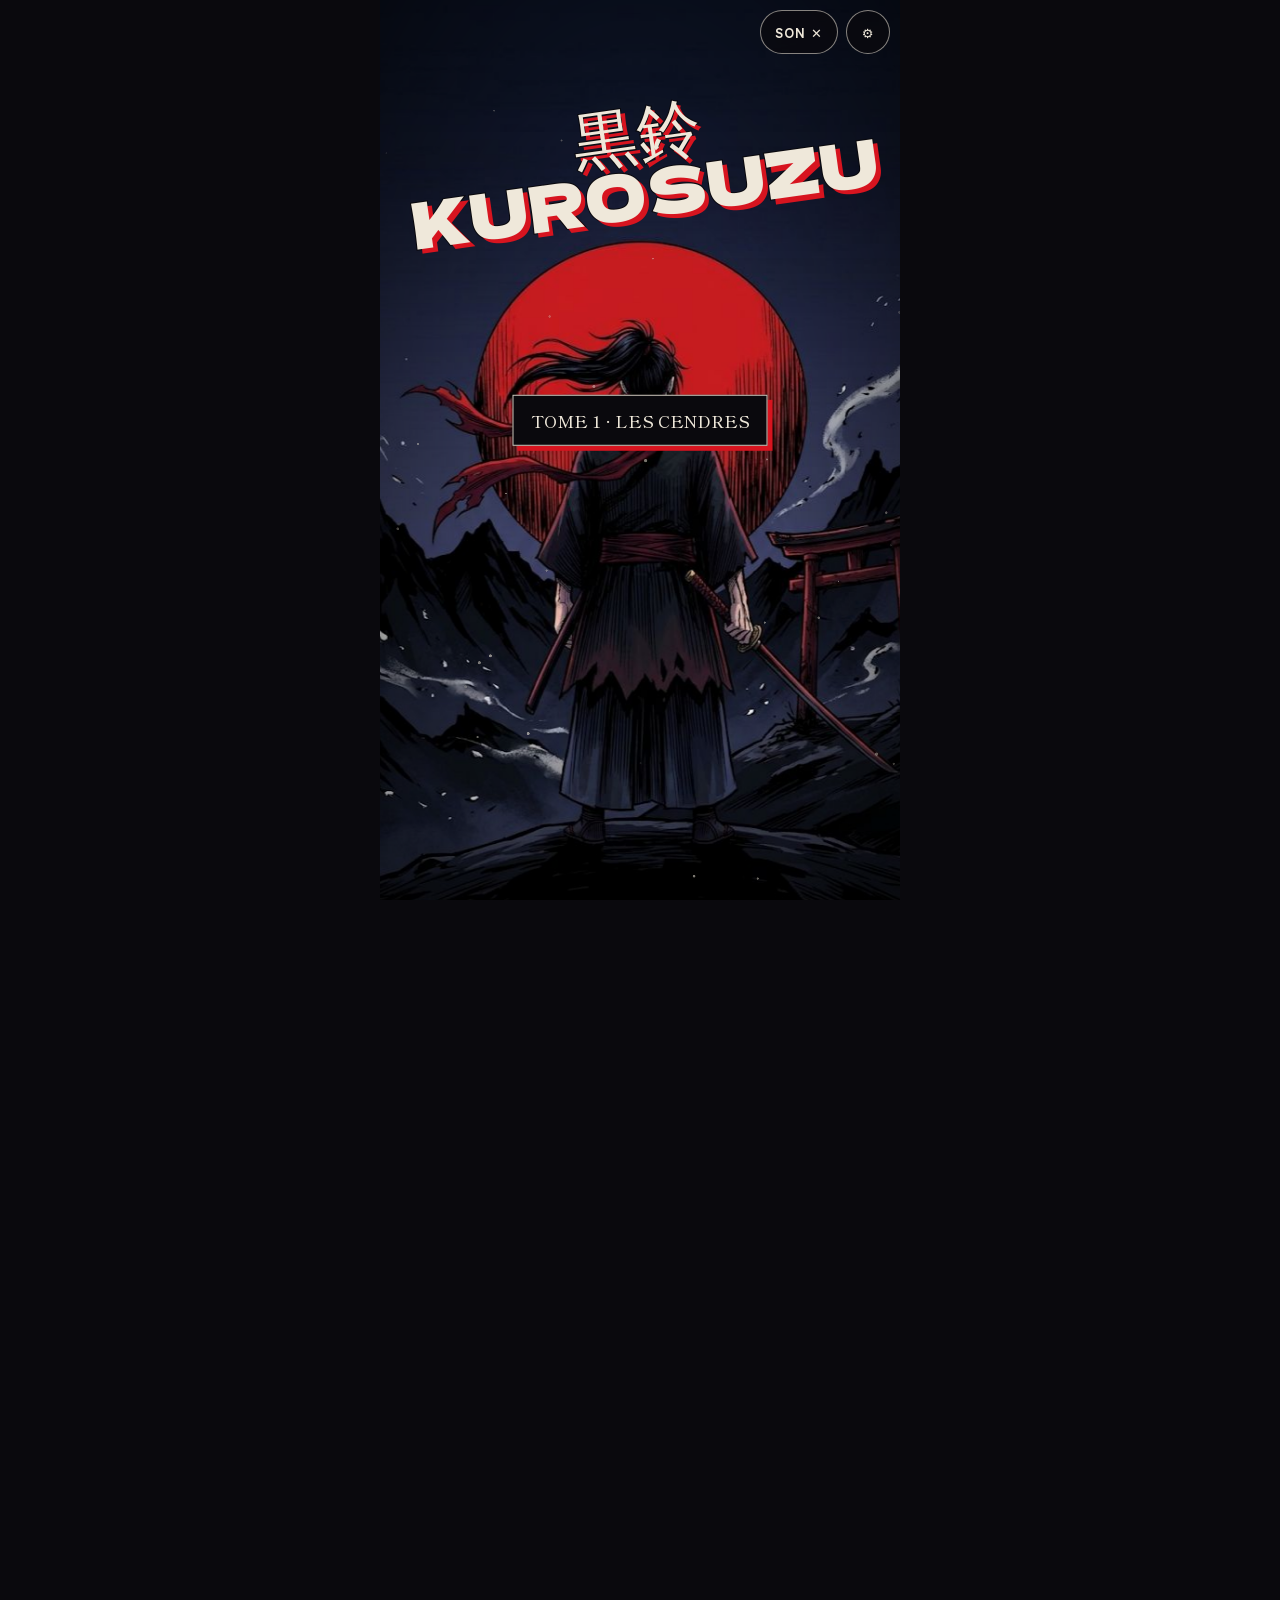
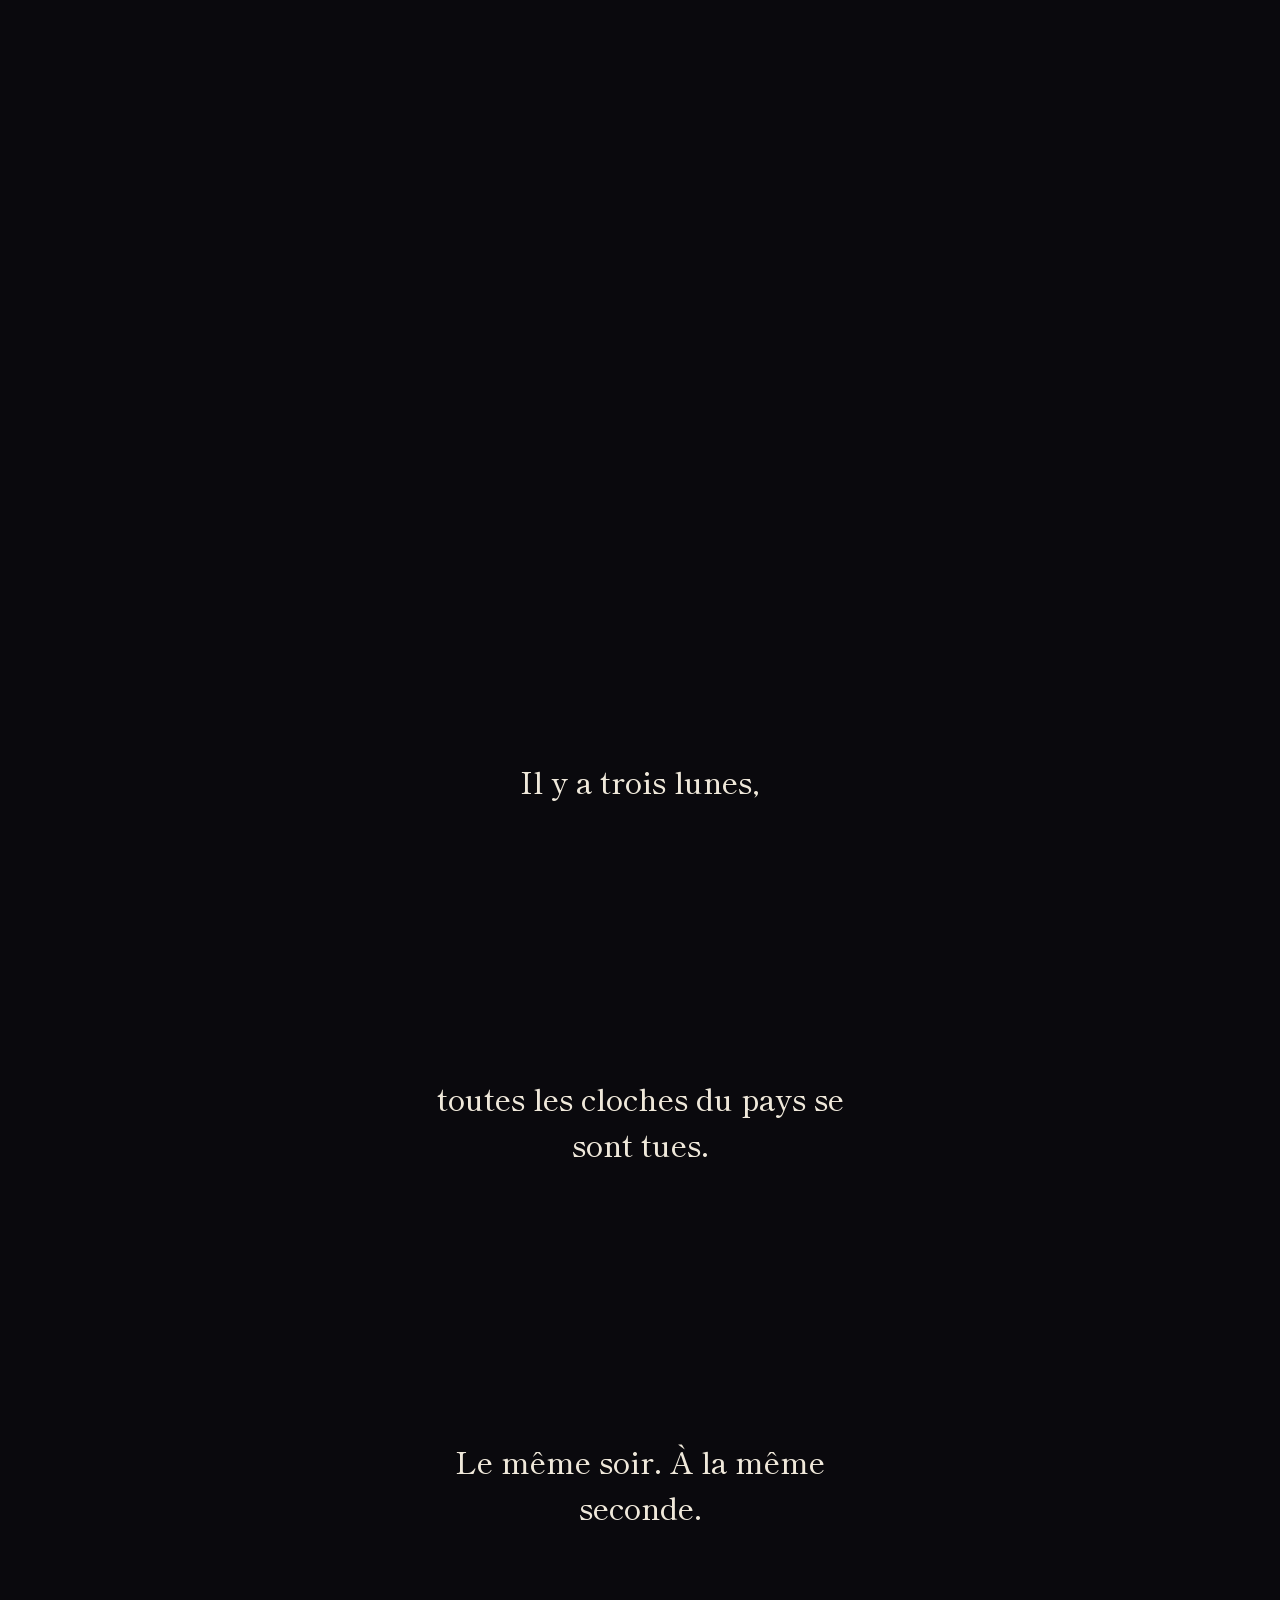
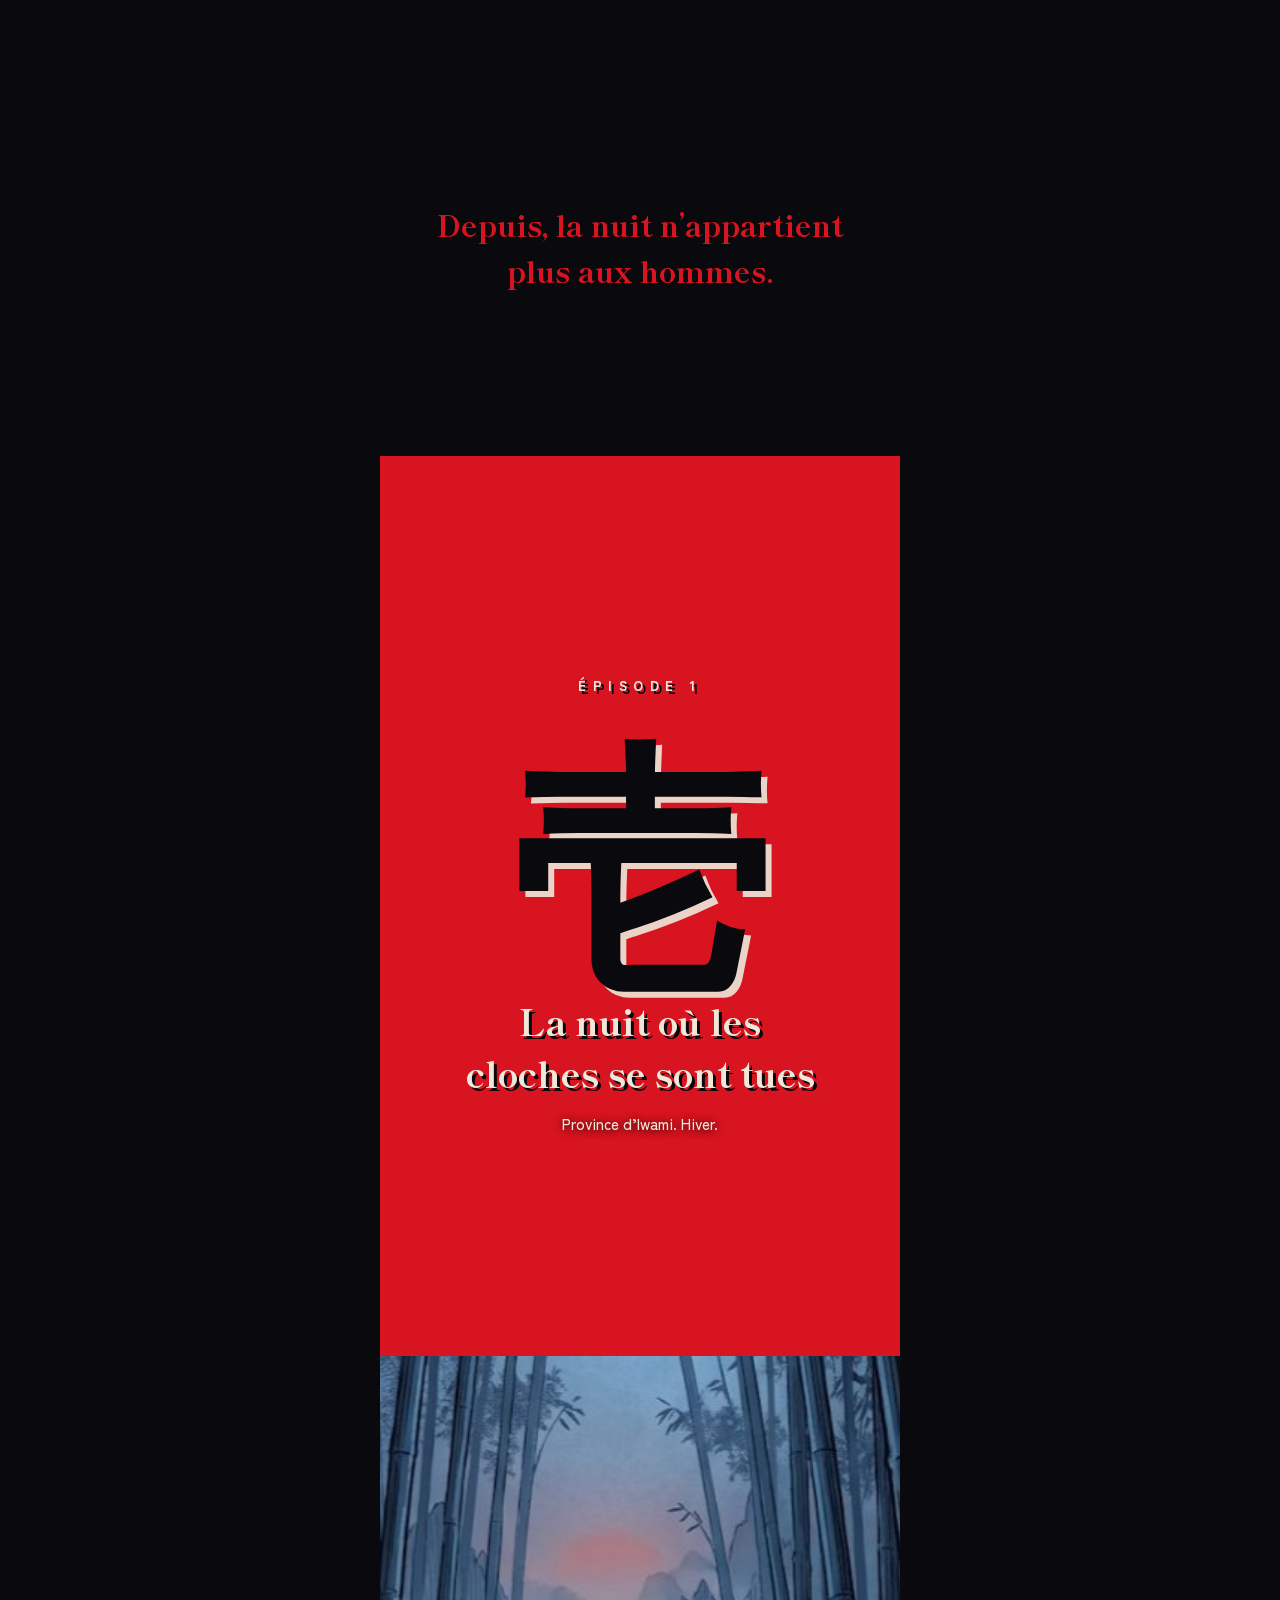
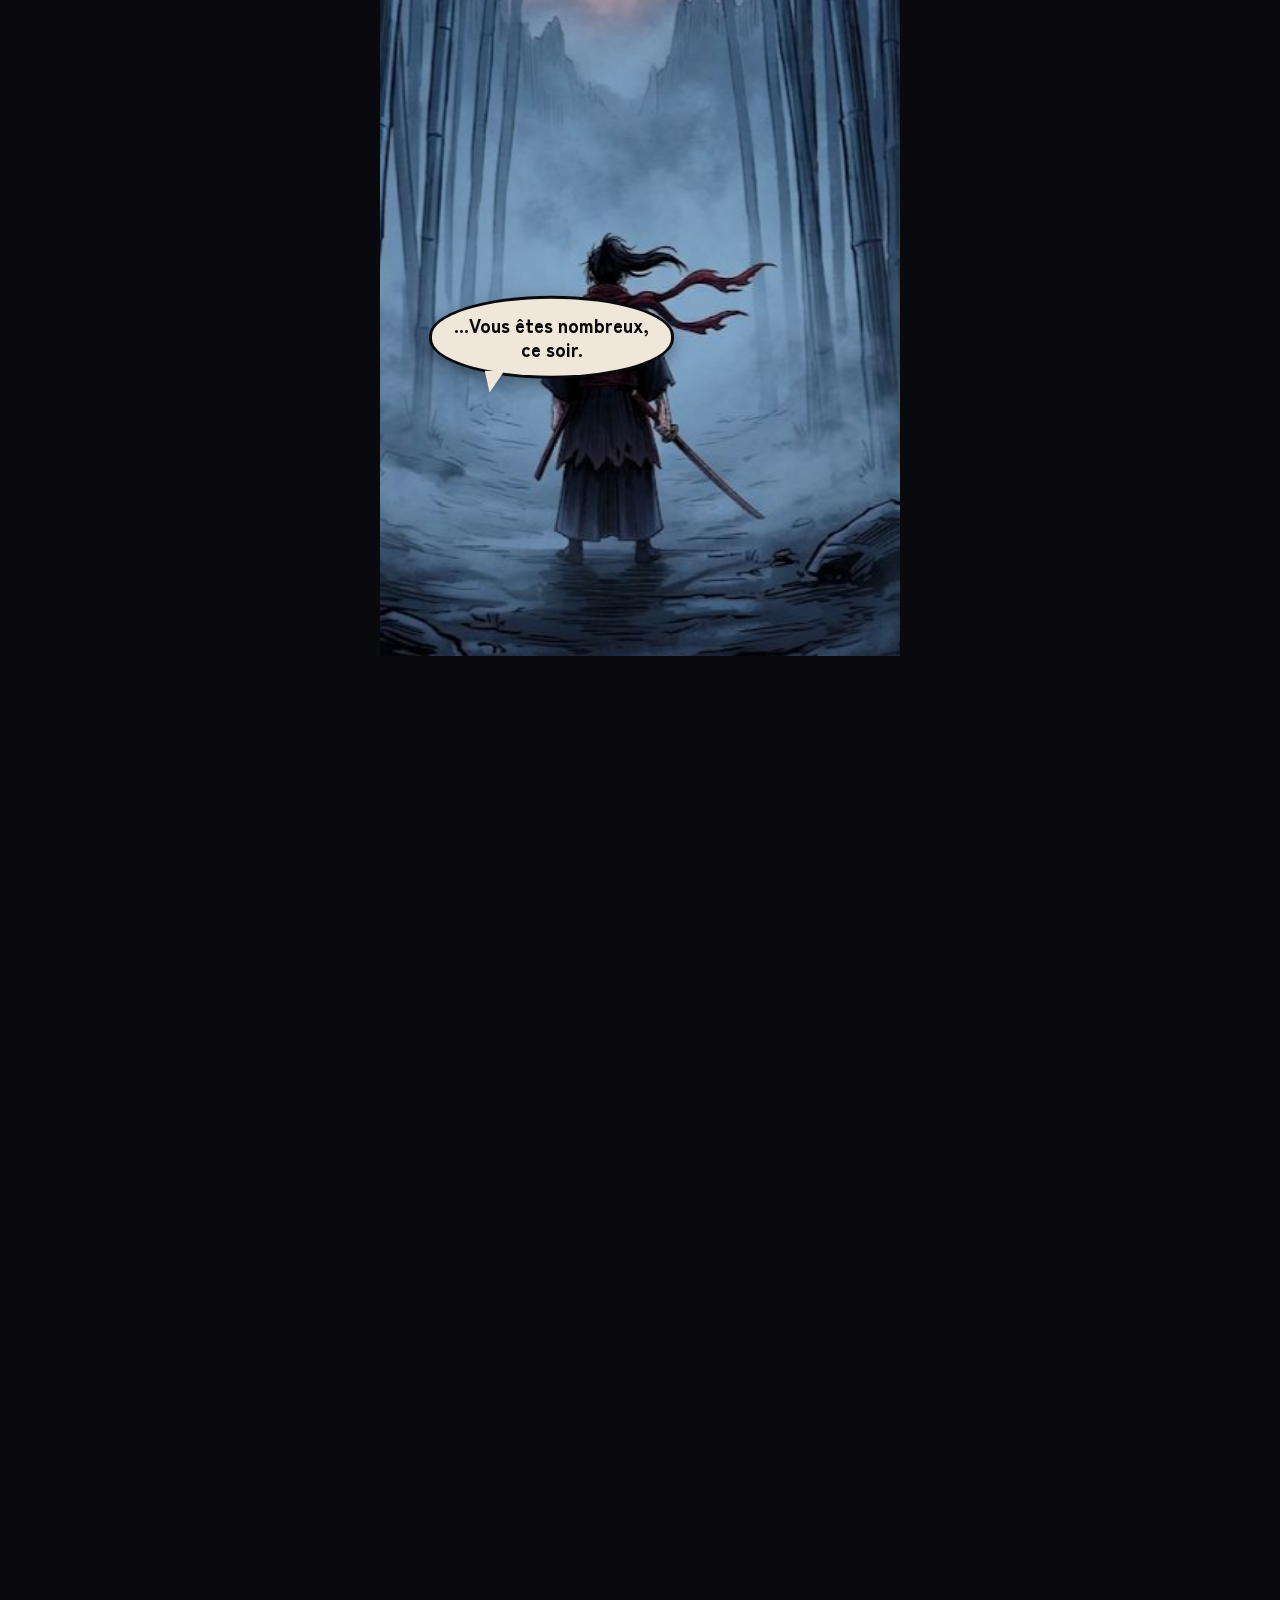
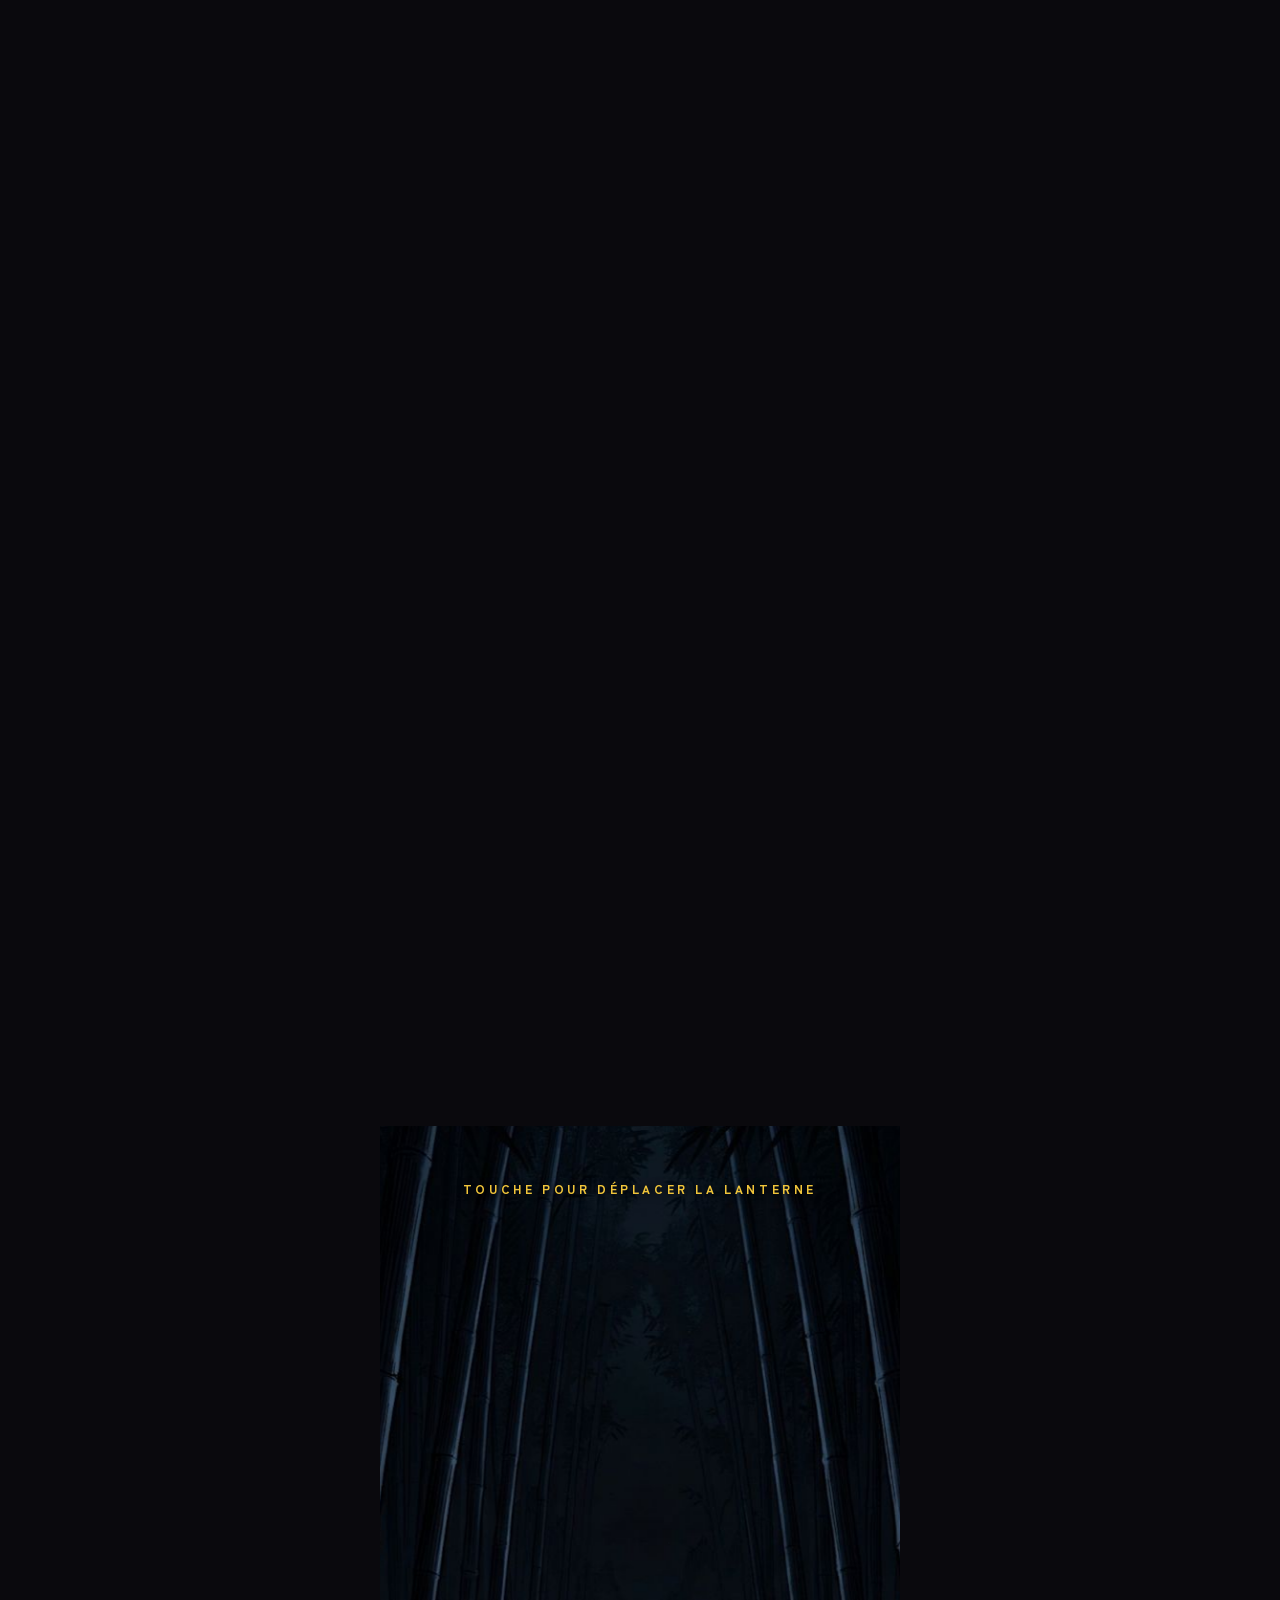
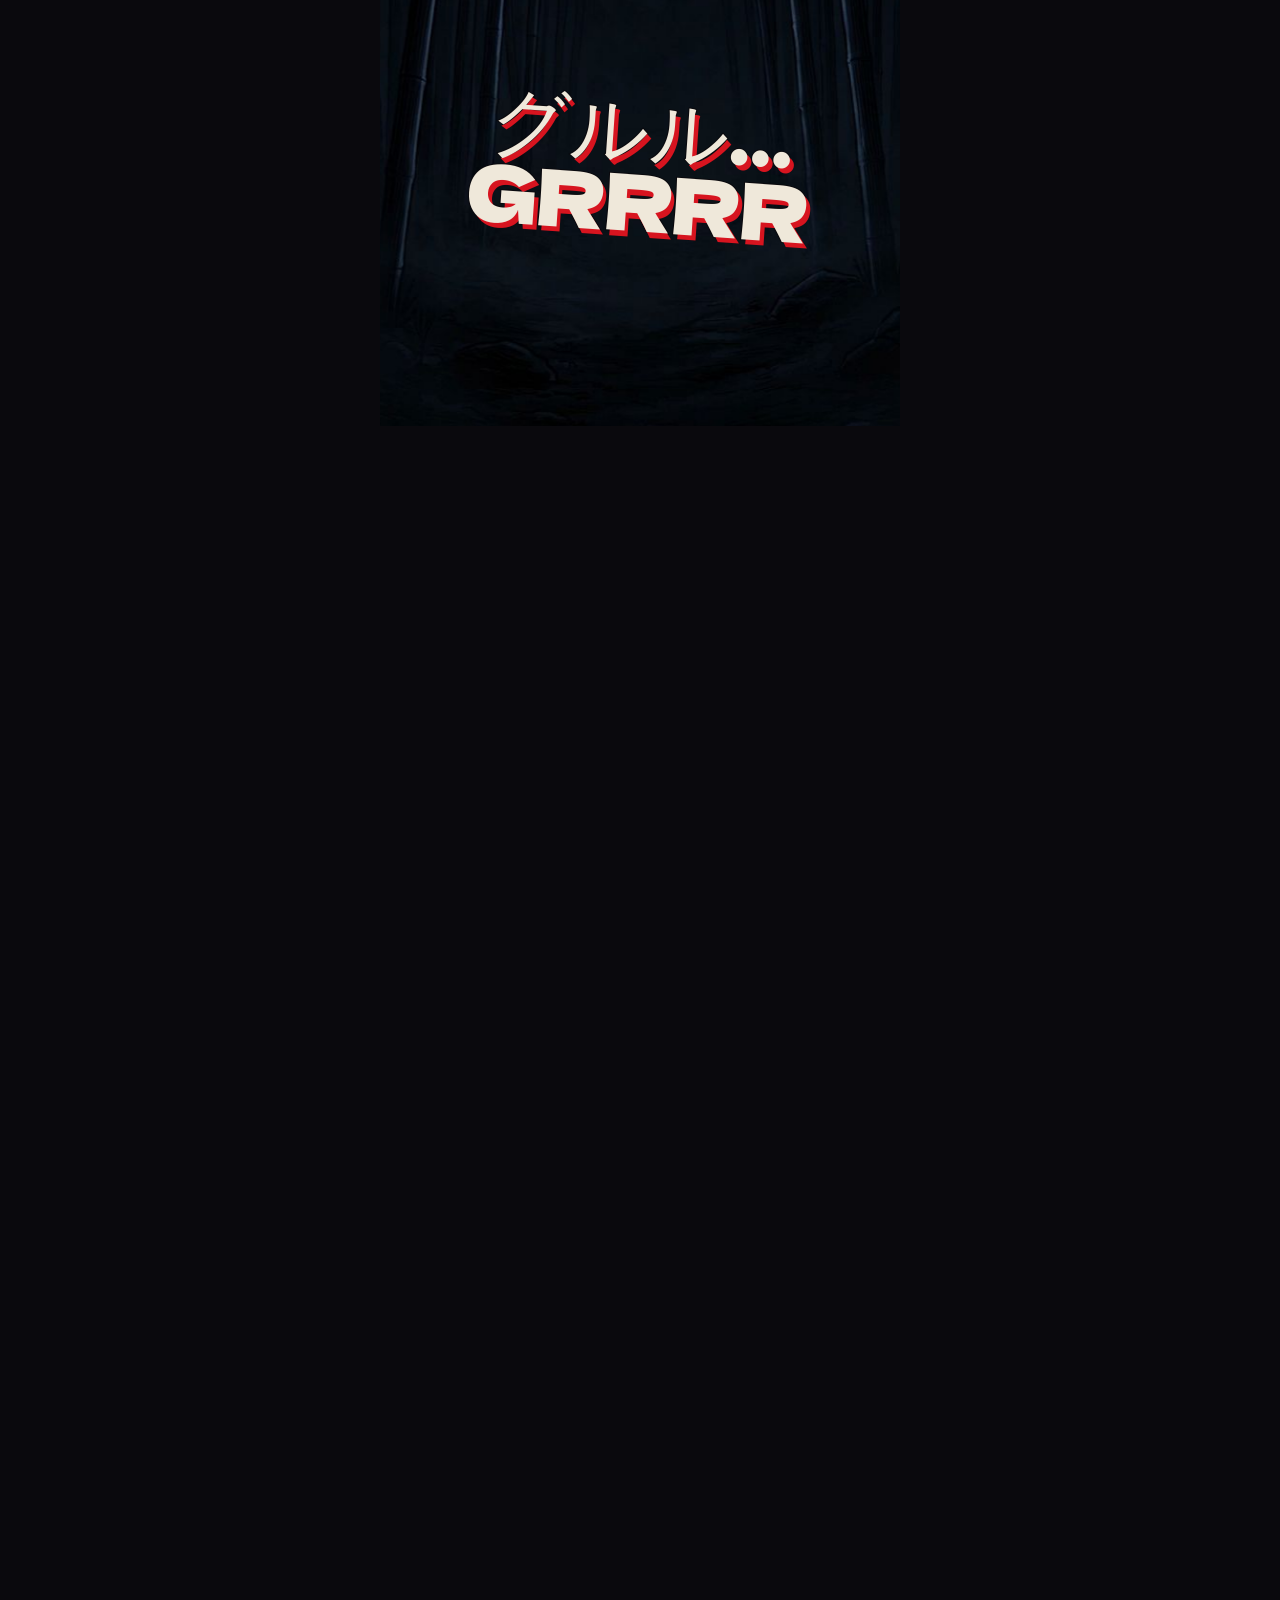
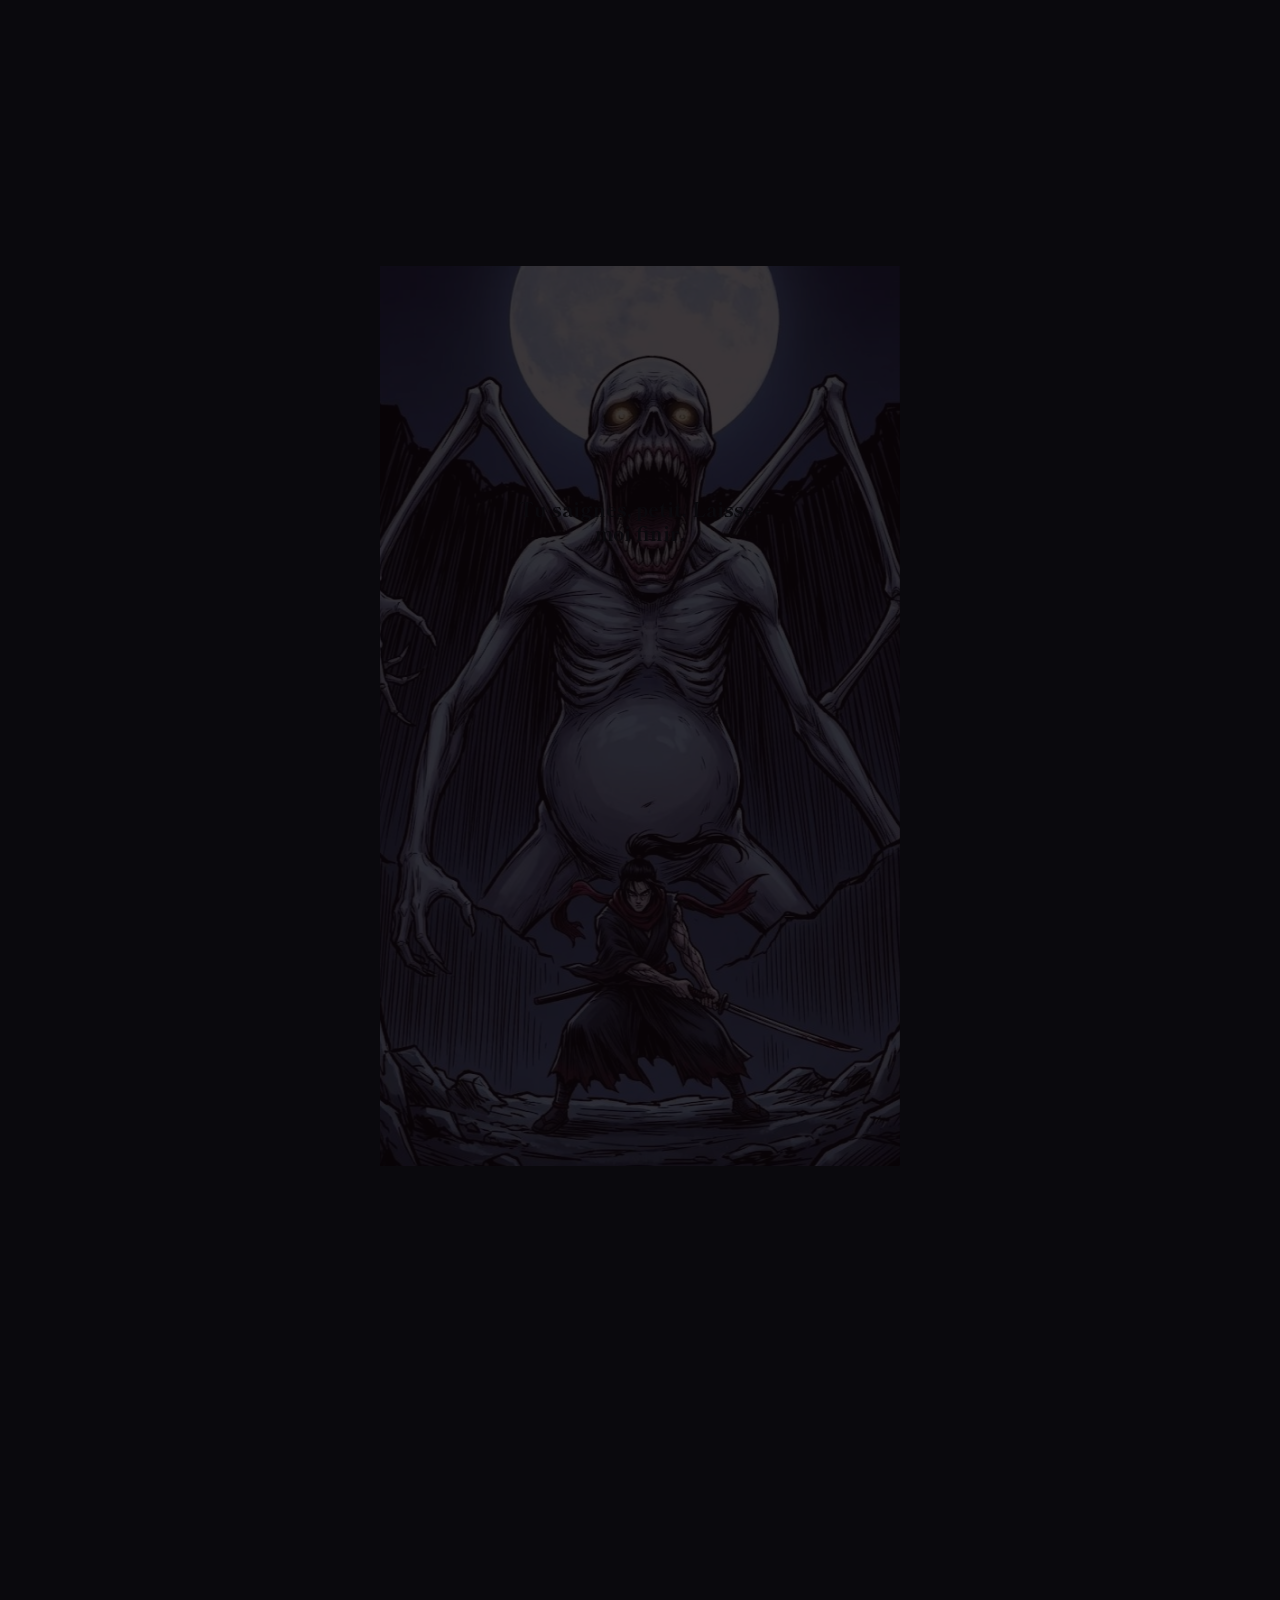
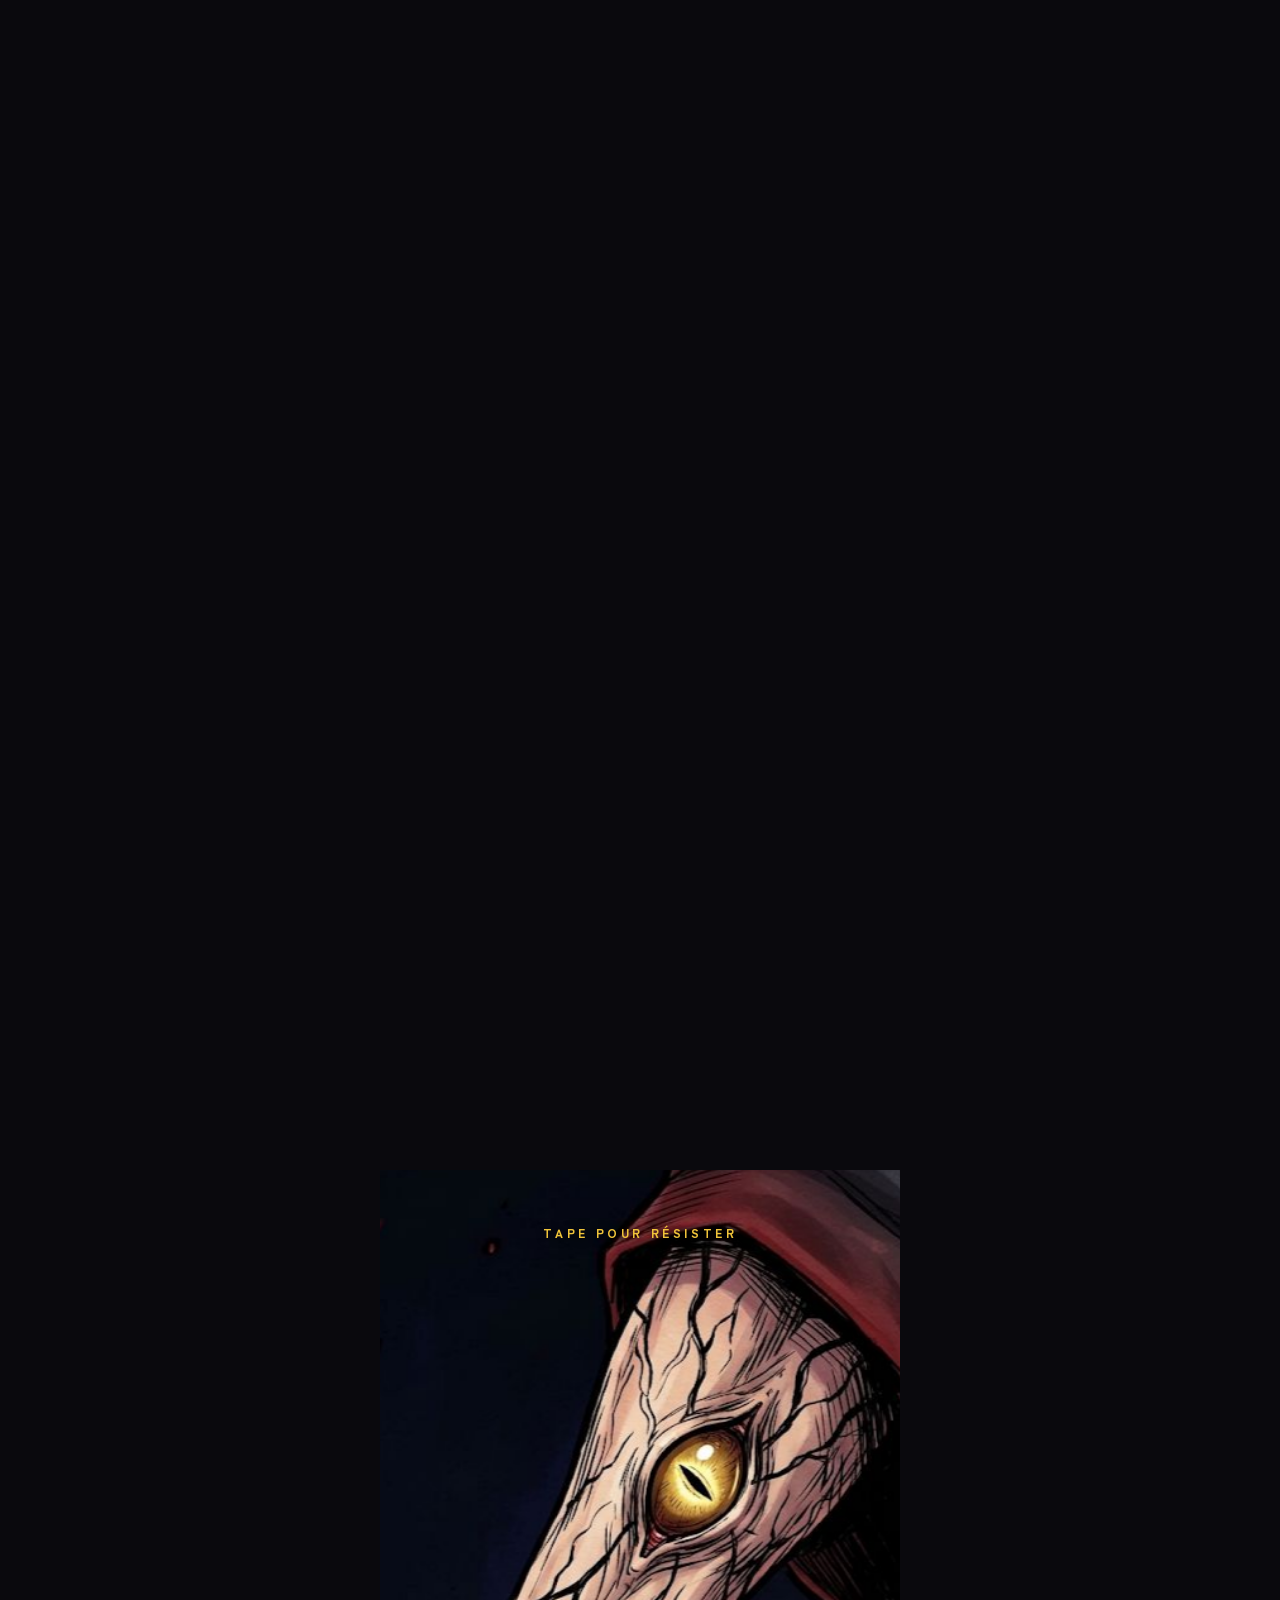
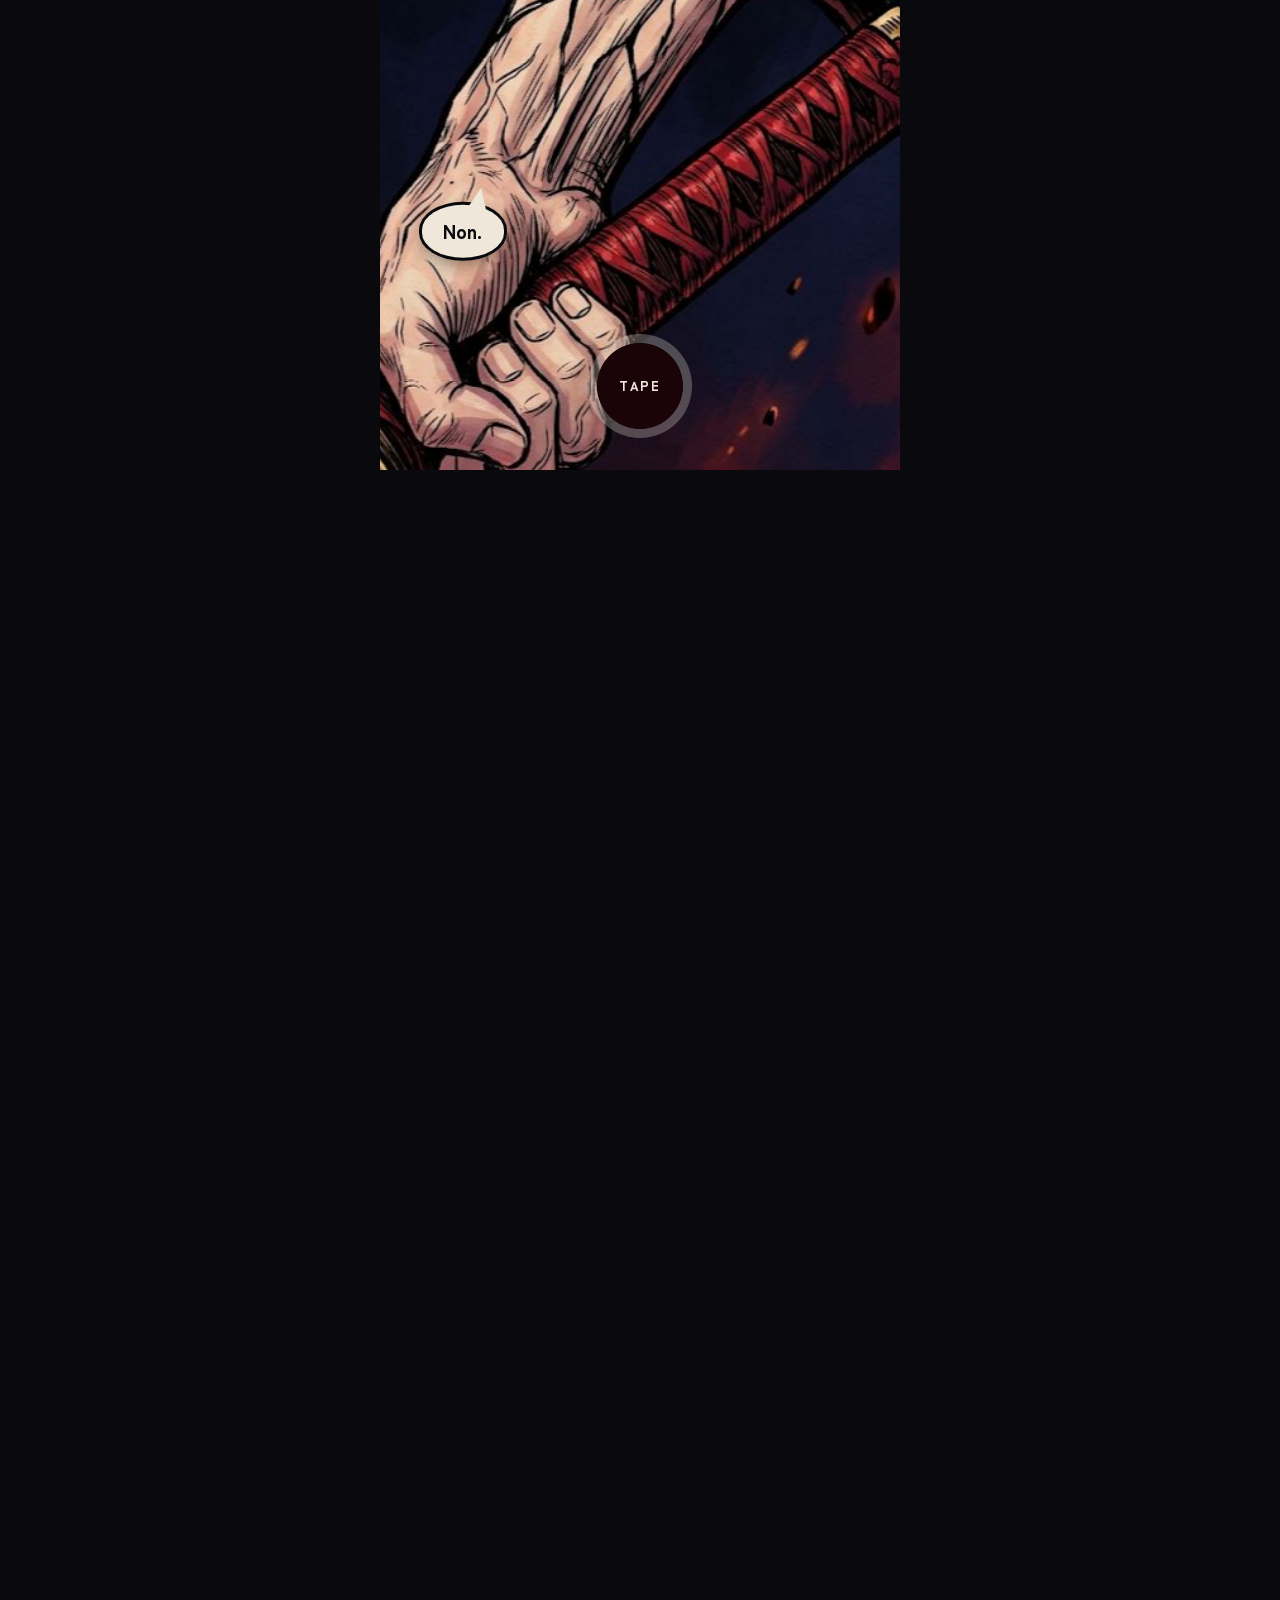
==== index.html @ f4901b63 "Démo du lecteur : Kurosuzu, épisode 1 Co-Authored-By: Claude Opus 5.5 <noreply@anthropic.com> Claude" ====
<!doctype html>
<html lang="fr">
<head>
  <meta charset="utf-8">
  <meta name="viewport" content="width=device-width, initial-scale=1, viewport-fit=cover">
  <meta name="theme-color" content="#0a090d">
  <meta name="color-scheme" content="dark">
  <title>Kurosuzu Épisode 1</title>
  <meta name="description" content="Démo du lecteur imanga : Kurosuzu, épisode 1, un webtoon qui se lit en faisant défiler.">
  <style>html,body{color:#f2ede4;background:#0a090d;margin:0}body{-webkit-text-size-adjust:100%;font-family:system-ui,-apple-system,Segoe UI,Roboto,sans-serif}.fallback{max-width:520px;margin:0 auto;padding:48px 16px;line-height:1.5}</style>
  <script type="module" crossorigin src="./assets/index-XIz1SV5M.js"></script>
  <link rel="stylesheet" crossorigin href="./assets/index-BWfKZRa3.css">
</head>
<body>
  <main id="reader" aria-label="Kurosuzu, épisode 1">
    <noscript><p class="fallback">Cet épisode se lit avec JavaScript activé.</p></noscript>
  </main>
</body>
</html>
---- assets/index-BWfKZRa3.css ----
@font-face{font-family:Shippori Mincho B1;font-style:normal;font-display:swap;font-weight:500;src:url(./shippori-mincho-b1-latin-500-normal-DJZmBByH.woff2)format("woff2")}@font-face{font-family:Shippori Mincho B1;font-style:normal;font-display:swap;font-weight:500;src:url(./shippori-mincho-b1-latin-ext-500-normal-BfhYbuDs.woff2)format("woff2")}@font-face{font-family:Shippori Mincho B1;font-style:normal;font-display:swap;font-weight:800;src:url(./shippori-mincho-b1-latin-800-normal-DjnzjV6P.woff2)format("woff2")}@font-face{font-family:Shippori Mincho B1;font-style:normal;font-display:swap;font-weight:800;src:url(./shippori-mincho-b1-latin-ext-800-normal-BiffRDH5.woff2)format("woff2")}@font-face{font-family:Zen Kaku Gothic New;font-style:normal;font-display:swap;font-weight:500;src:url(./zen-kaku-gothic-new-latin-500-normal-Dfjj7AIU.woff2)format("woff2")}@font-face{font-family:Zen Kaku Gothic New;font-style:normal;font-display:swap;font-weight:500;src:url(./zen-kaku-gothic-new-latin-ext-500-normal-D0716c0w.woff2)format("woff2")}@font-face{font-family:Zen Kaku Gothic New;font-style:normal;font-display:swap;font-weight:900;src:url(./zen-kaku-gothic-new-latin-900-normal-Br6kKb4x.woff2)format("woff2")}@font-face{font-family:Zen Kaku Gothic New;font-style:normal;font-display:swap;font-weight:900;src:url(./zen-kaku-gothic-new-latin-ext-900-normal-C6AF34pl.woff2)format("woff2")}@font-face{font-family:Dela Gothic One;font-style:normal;font-display:swap;font-weight:400;src:url(./dela-gothic-one-latin-400-normal-AgyGD05y.woff2)format("woff2")}@font-face{font-family:Dela Gothic One;font-style:normal;font-display:swap;font-weight:400;src:url(./dela-gothic-one-latin-ext-400-normal-BO84qhgB.woff2)format("woff2")}.im-reader{--im-ink:#0a090d;--im-paper:#efe8da;--im-red:#d7141f;--im-gold:#f0c43a;--im-f-title:"Shippori Mincho B1", "Noto Serif JP", serif;--im-f-ui:"Zen Kaku Gothic New", "Noto Sans JP", system-ui, sans-serif;--im-f-sfx:"Dela Gothic One", "Noto Sans JP", system-ui, sans-serif;--im-vh:1vh;background:var(--im-ink);max-width:520px;color:var(--im-paper);font-family:var(--im-f-ui);-webkit-tap-highlight-color:transparent;--lightningcss-light: ;--lightningcss-dark:initial;color-scheme:dark;margin:0 auto;position:relative;overflow-x:clip;container-type:inline-size}@supports (height:1svh){.im-reader{--im-vh:1svh}}.im-reader *,.im-reader :before,.im-reader :after{box-sizing:border-box}.im-sr{clip:rect(0 0 0 0);clip-path:inset(50%);white-space:nowrap;width:1px;height:1px;position:absolute;overflow:hidden}.im-stage{position:relative}.im-pin{height:calc(var(--im-vh) * 100);contain:layout paint;position:sticky;top:0;overflow:hidden}.im-cam{will-change:transform;transform-origin:50%;position:absolute;inset:0}.im-box{width:max(100%, calc(var(--im-vh) * 100 * var(--im-a,.5625)));aspect-ratio:var(--im-a,.5625);position:absolute;top:50%;left:50%;transform:translate(-50%,-50%)}.im-ui,.im-bubbles{pointer-events:none}.im-layer{will-change:transform, opacity;transform-origin:50%;pointer-events:none;position:absolute;inset:0}.im-layer img{-webkit-user-select:none;user-select:none;-webkit-user-drag:none;max-width:none;filter:var(--im-grade,none);transition:filter var(--im-grade-t,0s) ease;display:block;position:absolute}.im-reader img.im-img-error{visibility:hidden}.im-fit-cover,.im-fit-contain{object-fit:cover;width:100%;height:100%;inset:0}.im-fit-contain{object-fit:contain}.im-fit-height{width:auto;height:100%;top:0;left:50%;transform:translate(-50%)}.im-fit-width{width:100%;height:auto;top:50%;left:0;transform:translateY(-50%)}.im-fx{pointer-events:none;position:absolute;inset:0}.im-top{z-index:3}.im-canvas{width:100%;height:100%;position:absolute;inset:0}.im-reveal-win,.im-reveal-in{position:absolute;inset:0}.im-reveal[data-reveal=mask] .im-reveal-win{will-change:transform;inset:0 auto auto 0;overflow:hidden;-webkit-mask-image:radial-gradient(closest-side,#000 35%,#0000 100%);mask-image:radial-gradient(closest-side,#000 35%,#0000 100%)}.im-reveal[data-reveal=mask] .im-reveal-in{will-change:transform;inset:0 auto auto 0}.im-reveal[data-reveal=mask] img,.im-reveal[data-reveal=fade] img{filter:brightness(3.2) contrast(1.1) sepia(.45) saturate(1.4) var(--im-grade-r, )}.im-light{pointer-events:none;opacity:0;position:absolute}.im-light-vignette,.im-light-beam{inset:0}.im-light-halo{width:calc(var(--r,30) * 2%);aspect-ratio:1;mix-blend-mode:screen;transform:translate(-50%,-50%)}.im-light-follow{will-change:transform;width:0;height:0;top:0;left:0}.im-lamp-hole,.im-lamp-side{position:absolute}.im-pulse{opacity:0;pointer-events:none;background:radial-gradient(ellipse at 50% 50%, transparent 30%, var(--c,#d7141fd9));position:absolute;inset:0}.im-flash{opacity:0;will-change:opacity;position:absolute;inset:0}.im-b{z-index:2;opacity:0;pointer-events:none;--tx:0px;--rot:0deg;transform:translate(var(--tx), 14px) scale(.96);transition:opacity .45s,transform .5s cubic-bezier(.2,1.2,.4,1);position:absolute}.im-b.im-on{opacity:1;transform:translate(var(--tx), 0)}.im-b.im-c{--tx:-50%}.im-panel .im-b{transition-delay:var(--d,0s)}.im-panel.im-in .im-b{opacity:1;transform:translate(var(--tx), 0)}.im-say,.im-think,.im-shout{width:max-content;max-width:min(62%, var(--im-vis-w,100%));background:var(--im-paper);color:var(--im-ink);text-align:center;padding:.75em 1.15em;font-size:clamp(15px,4.2cqw,19px);font-weight:900;line-height:1.28}.im-say{box-shadow:0 0 0 3px var(--im-ink), 0 6px 18px #00000073;border-radius:50%/48%}.im-say:after,.im-shout:after{content:"";background:var(--im-paper);clip-path:polygon(0 0,100% 0,25% 100%);width:20px;height:22px;position:absolute;bottom:-17px;left:22%}.im-b[data-tail=br]:after{clip-path:polygon(0 0,100% 0,75% 100%);left:auto;right:22%}.im-b[data-tail=tl]:after{clip-path:polygon(25% 0,100% 100%,0 100%);top:-17px;bottom:auto}.im-b[data-tail=tr]:after{clip-path:polygon(75% 0,100% 100%,0 100%);inset:-17px 22% auto auto}.im-b[data-tail=none]:after,.im-b[data-tail=none]:before{display:none}.im-think{box-shadow:0 0 0 3px var(--im-ink), 0 6px 18px #00000073;border-radius:40px;font-style:italic;font-weight:500}.im-think:before,.im-think:after{content:"";background:var(--im-paper);box-shadow:0 0 0 2px var(--im-ink);border-radius:50%;position:absolute}.im-think:before{width:14px;height:14px;bottom:-16px;left:20%}.im-think:after{width:8px;height:8px;bottom:-28px;left:14%}.im-think[data-tail=br]:before{left:auto;right:20%}.im-think[data-tail=br]:after{left:auto;right:14%}.im-think[data-tail=tl]:before{top:-16px;bottom:auto}.im-think[data-tail=tl]:after{top:-28px;bottom:auto}.im-think[data-tail=tr]:before{inset:-16px 20% auto auto}.im-think[data-tail=tr]:after{inset:-28px 14% auto auto}.im-shout{font-family:var(--im-f-title);background:0 0;padding:1.1em 1.5em;font-weight:800}.im-shout:before{content:"";z-index:-1;background:var(--im-paper);clip-path:polygon(0 14%,7% 0,15% 10%,26% 0,36% 9%,48% 0,60% 10%,72% 0,83% 9%,94% 0,100% 16%,93% 32%,100% 48%,94% 64%,100% 80%,90% 100%,78% 91%,66% 100%,52% 91%,40% 100%,28% 91%,16% 100%,6% 88%,0 72%,7% 56%,0 38%,7% 24%);position:absolute;inset:0}.im-shout:after{bottom:-14px}.im-shout[data-tail=tl]:after,.im-shout[data-tail=tr]:after{top:-14px;bottom:auto}.im-narration{width:max-content;max-width:min(74%, var(--im-vis-w,100%));background:var(--im-ink);color:var(--im-paper);font-family:var(--im-f-title);box-shadow:5px 5px 0 var(--im-red);border:1.5px solid #efe8dad9;padding:.7em 1em;font-size:clamp(14px,3.9cqw,17px);font-weight:500;line-height:1.5}.im-sfx{font-family:var(--im-f-sfx);color:var(--im-paper);-webkit-text-stroke:2px var(--im-ink);paint-order:stroke fill;text-shadow:4px 5px 0 var(--im-red);font-size:max(16px, min(clamp(40px, 15cqw, 92px), calc((100cqw - 24px) / (var(--im-chars,1) * .97))));white-space:nowrap;text-align:center;--rot:-8deg;transform:translate(var(--tx), 0) rotate(var(--rot)) scale(.5);line-height:.95;transition:opacity .2s,transform .35s cubic-bezier(.2,1.8,.4,1)}.im-sfx.im-on,.im-panel.im-in .im-sfx{transform:translate(var(--tx), 0) rotate(var(--rot)) scale(1)}.im-tap{z-index:4;left:50%;bottom:calc(max(22px, env(safe-area-inset-bottom,0px)) + 10px);appearance:none;cursor:pointer;width:104px;height:104px;color:var(--im-paper);font:900 13px/1.15 var(--im-f-ui);letter-spacing:.14em;touch-action:manipulation;background:radial-gradient(circle, #1a0407 58%, transparent 59%), conic-gradient(var(--im-red) calc(var(--v,0) * 360deg), #efe8da47 0);opacity:0;pointer-events:none;border:0;border-radius:50%;transition:opacity .4s;position:absolute;transform:translate(-50%)}.im-tap.im-zone{aspect-ratio:1;background:radial-gradient(circle, transparent 62%, #f0c43a40 63%, transparent 72%), conic-gradient(#f0c43ae6 calc(var(--v,0) * 360deg), transparent 0);min-width:56px;height:auto;bottom:auto;transform:translate(-50%,-50%);-webkit-mask-image:radial-gradient(circle,#0000 60%,#000 61% 70%,#0000 71%)}.im-tap.im-on{opacity:1;pointer-events:auto}.im-tap:active{scale:.94}.im-tap:focus-visible{outline:3px solid var(--im-gold);outline-offset:2px}.im-hint{z-index:4;left:0;right:0;top:calc(14px + env(safe-area-inset-top,0px) + 40px);text-align:center;font:900 12px var(--im-f-ui);letter-spacing:.3em;color:var(--im-gold);text-shadow:0 1px 8px #000;opacity:0;pointer-events:none;margin:0;transition:opacity .5s;position:absolute}.im-hint.im-on{opacity:1}.im-panel{background:#141218;width:100%;margin:0;position:relative;overflow:hidden}.im-panel>img{object-fit:cover;width:100%;height:100%;display:block;position:absolute;inset:0}.im-slot{text-align:center;color:#efe8dad9;border:2px dashed #efe8da80;place-items:center;padding:16px;font-size:15px;display:grid;position:absolute;inset:12px}.im-stage .im-slot{inset:10%}.im-slot-empty{background:#141218;border:0;inset:0}.im-text{padding:calc(var(--im-vh) * 22) 9% calc(var(--im-vh) * 18);text-align:center}.im-text p{font-family:var(--im-f-title);margin:0 0 calc(var(--im-vh) * 30);opacity:0;font-size:clamp(20px,6cqw,30px);font-weight:500;line-height:1.55;transition:opacity 1.1s,transform 1.1s;transform:translateY(22px)}.im-text p.im-in{opacity:1;transform:none}.im-text p.im-em{color:var(--im-red);font-weight:800}.im-text p:last-child{margin-bottom:0}.im-card{min-height:calc(var(--im-vh) * 100);text-align:center;background:var(--im-red);color:var(--im-ink);place-items:center;display:grid;position:relative;overflow:hidden}.im-card-img{object-fit:cover;width:100%;height:100%;position:absolute;inset:0}.im-card-in{padding:0 max(22px, env(safe-area-inset-left,0px));opacity:0;transition:opacity 1s,transform 1s;position:relative;transform:translateY(24px)}.im-card.im-in .im-card-in{opacity:1;transform:none}.im-kicker{font:900 13px var(--im-f-ui);letter-spacing:.5em;color:var(--im-paper);margin:0}.im-emblem{font-family:var(--im-f-title);color:var(--im-ink);text-shadow:6px 6px #efe8dae6;margin:.1em 0 .05em;font-size:min(52cqw,260px);font-weight:800;line-height:1}.im-card-title{font-family:var(--im-f-title);color:var(--im-paper);text-shadow:3px 3px 0 var(--im-ink);text-wrap:balance;margin:0;font-size:clamp(24px,7.2cqw,36px);font-weight:800}.im-card-text{font:500 15px/1.6 var(--im-f-ui);color:var(--im-paper);text-shadow:0 1px 8px #000;max-width:30ch;margin:14px auto 0}.im-card-end .im-emblem{color:var(--im-red);text-shadow:none;font-size:min(26cqw,130px)}.im-spacer{background:var(--im-ink)}.im-end{min-height:calc(var(--im-vh) * 60);text-align:center;place-content:center;justify-items:center;gap:16px;padding:48px 24px;display:grid}.im-end-title{font-family:var(--im-f-title);margin:0;font-size:26px}.im-end-text{color:#efe8dacc;margin:0}.im-version{color:#efe8dab3;margin:8px 0 0;font-size:13px}.im-hud{z-index:60;pointer-events:none;position:fixed;top:0;left:0;right:0}.im-hud-in{max-width:520px;padding:calc(10px + env(safe-area-inset-top,0px)) max(10px, env(safe-area-inset-right,0px)) 0 10px;justify-content:flex-end;gap:8px;margin:0 auto;display:flex}a.im-btn{justify-content:center;align-items:center;text-decoration:none;display:inline-flex}.im-hbtn,.im-btn{pointer-events:auto;appearance:none;cursor:pointer;min-width:44px;min-height:44px;color:var(--im-paper);font:700 13px/1 var(--im-f-ui);letter-spacing:.08em;background:#0a090db3;border:1.5px solid #efe8da8c;border-radius:99px;padding:0 14px}.im-btn{background:var(--im-paper);color:var(--im-ink);border-color:var(--im-paper);font-weight:900}.im-btn-ghost{color:var(--im-paper);background:0 0;border-color:#efe8da8c}.im-hbtn:focus-visible,.im-btn:focus-visible,.im-x:focus-visible,.im-radio input:focus-visible{outline:3px solid var(--im-gold);outline-offset:2px}.im-panel-settings{pointer-events:auto;right:max(10px,50% - 250px);top:calc(62px + env(safe-area-inset-top,0px));background:var(--im-ink);width:min(300px,100% - 20px);color:var(--im-paper);border:1.5px solid #efe8da8c;border-radius:14px;gap:12px;padding:14px;display:grid;position:absolute}.im-panel-settings[hidden]{display:none}.im-panel-settings fieldset{border:0;gap:4px;margin:0;padding:0;display:grid}.im-panel-settings legend{margin-bottom:6px;font-weight:900}.im-radio{align-items:center;gap:8px;min-height:40px;font-size:15px;display:flex}.im-radio input{width:20px;height:20px;accent-color:var(--im-red)}.im-overlay{z-index:60;position:relative}.im-notes{z-index:61;left:50%;bottom:calc(16px + env(safe-area-inset-bottom,0px));pointer-events:none;width:min(488px,100% - 32px);transition:opacity .25s,visibility linear;position:fixed;transform:translate(-50%)}.im-notes.im-away{opacity:0;visibility:hidden;transition:opacity .25s,visibility 0s linear .25s}.im-sheet{pointer-events:auto;color:var(--im-paper);background:#0a090df0;border:1.5px solid #efe8da8c;border-radius:16px;padding:16px;position:relative;box-shadow:0 10px 40px #000}.im-note-status{padding-right:48px}.im-episode{position:relative}.im-scroll-hint{z-index:5;pointer-events:none;left:0;right:0;top:calc(var(--im-vh) * 100 - 56px - env(safe-area-inset-bottom,0px));text-align:center;font:900 12px var(--im-f-ui);letter-spacing:.3em;color:var(--im-paper);text-shadow:0 1px 8px #000;margin:0;transition:opacity .6s;position:absolute}.im-scroll-hint.im-gone{opacity:0}.im-sheet-title{font-family:var(--im-f-title);margin:0 0 6px;font-size:19px;font-weight:800}.im-sheet-text{margin:0;font-size:15px;line-height:1.45}.im-row{flex-wrap:wrap;gap:10px;margin-top:14px;display:flex}.im-row .im-btn{flex:auto}.im-x{appearance:none;width:44px;height:44px;color:var(--im-paper);cursor:pointer;background:0 0;border:0;font-size:22px;position:absolute;top:4px;right:4px}@media (prefers-reduced-motion:reduce){.im-b,.im-sfx,.im-text p,.im-card-in{transform:translate(var(--tx), 0);transition:opacity .3s}.im-sfx{transform:translate(var(--tx), 0) rotate(var(--rot))}.im-text p,.im-card-in{transform:none}.im-panel .im-b{transition-delay:0s}}.im-reader[data-reduced] .im-b{transform:translate(var(--tx), 0);transition:opacity .3s}.im-reader[data-reduced] .im-sfx{transform:translate(var(--tx), 0) rotate(var(--rot))}.im-reader[data-reduced] .im-panel .im-b{transition-delay:0s}
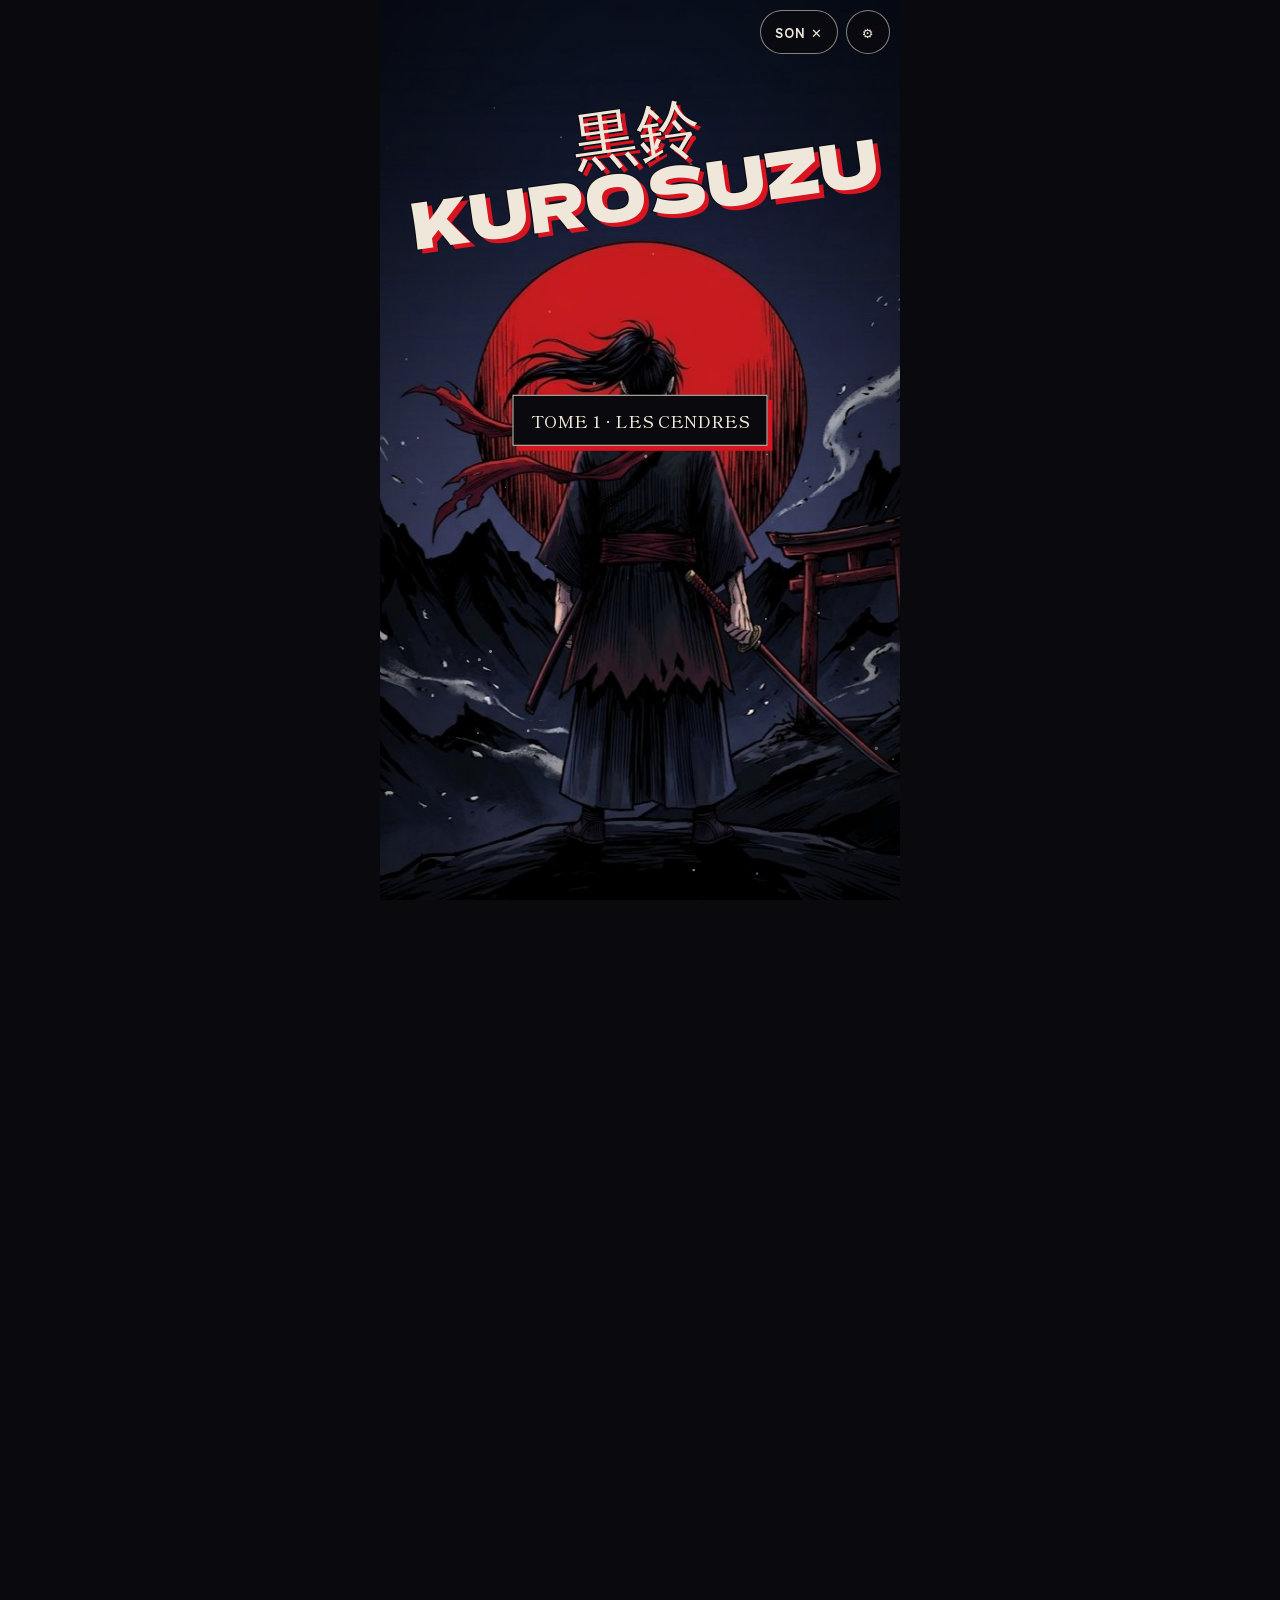
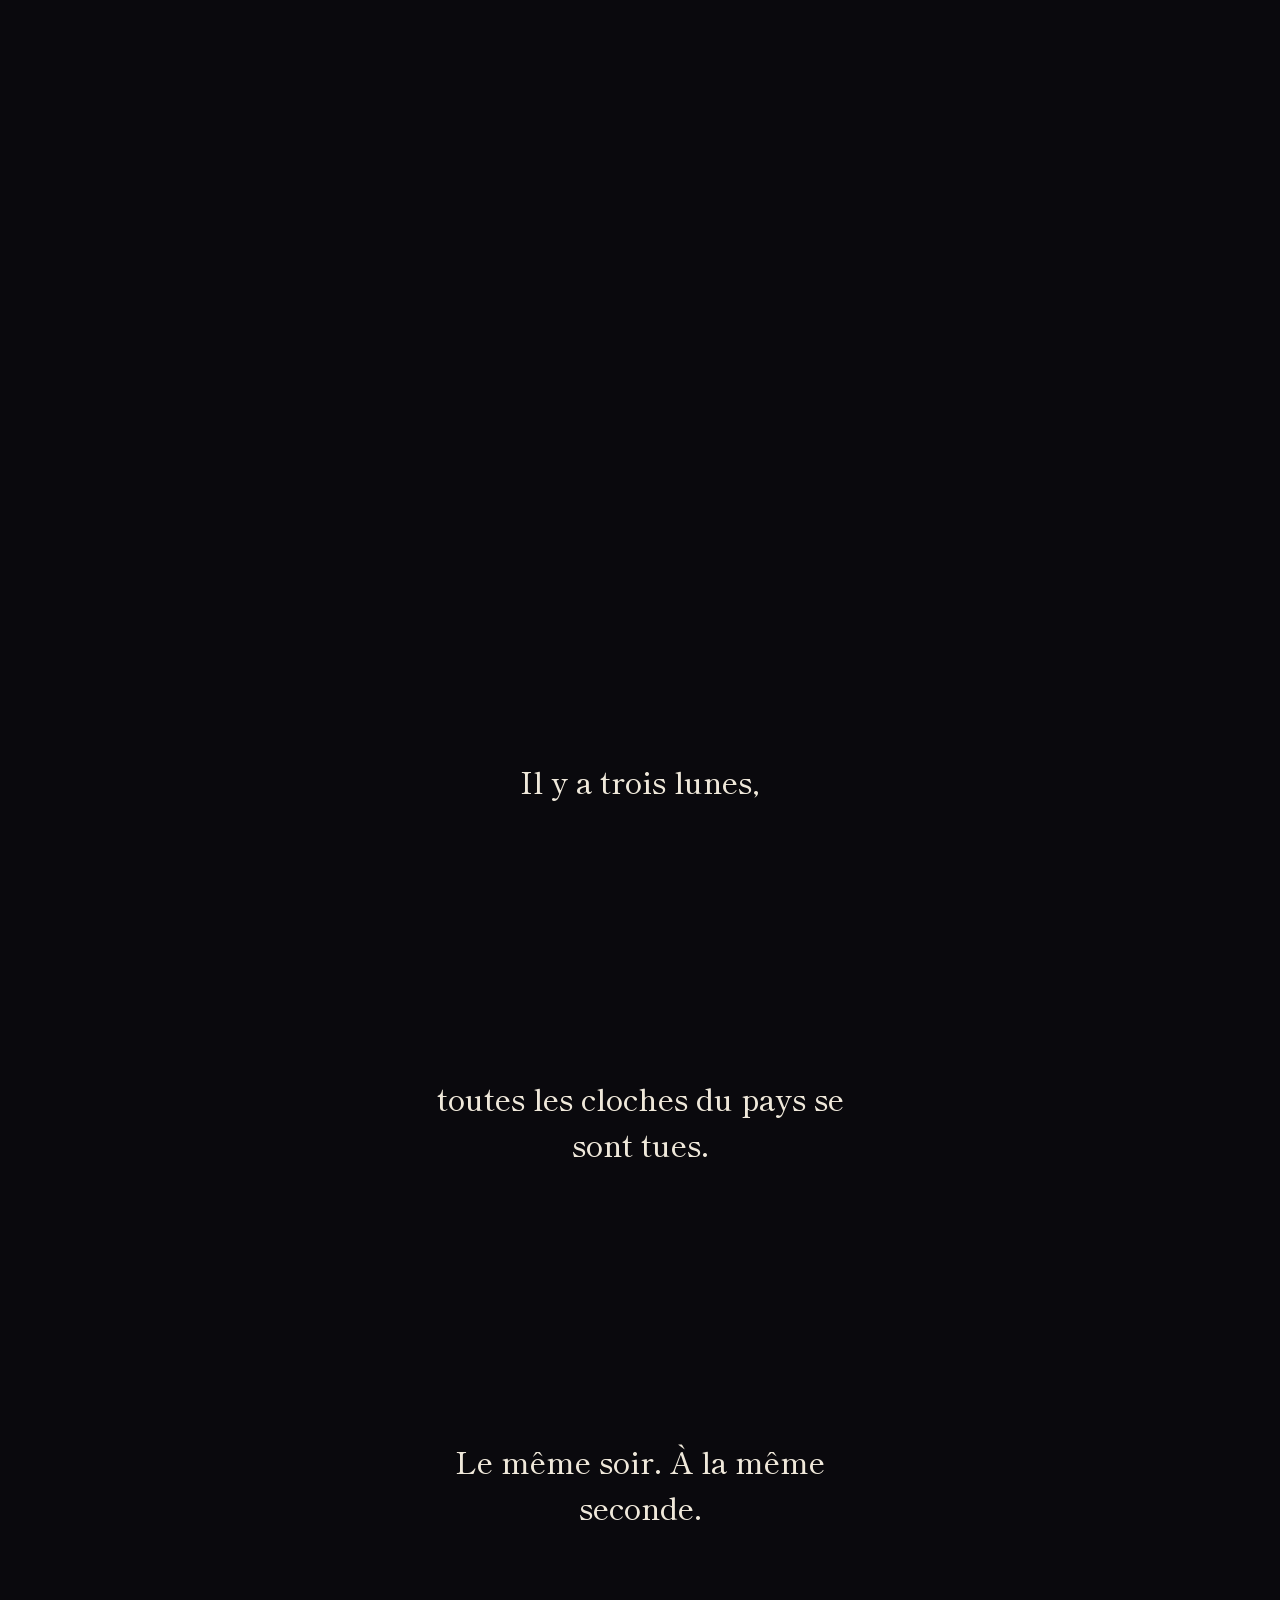
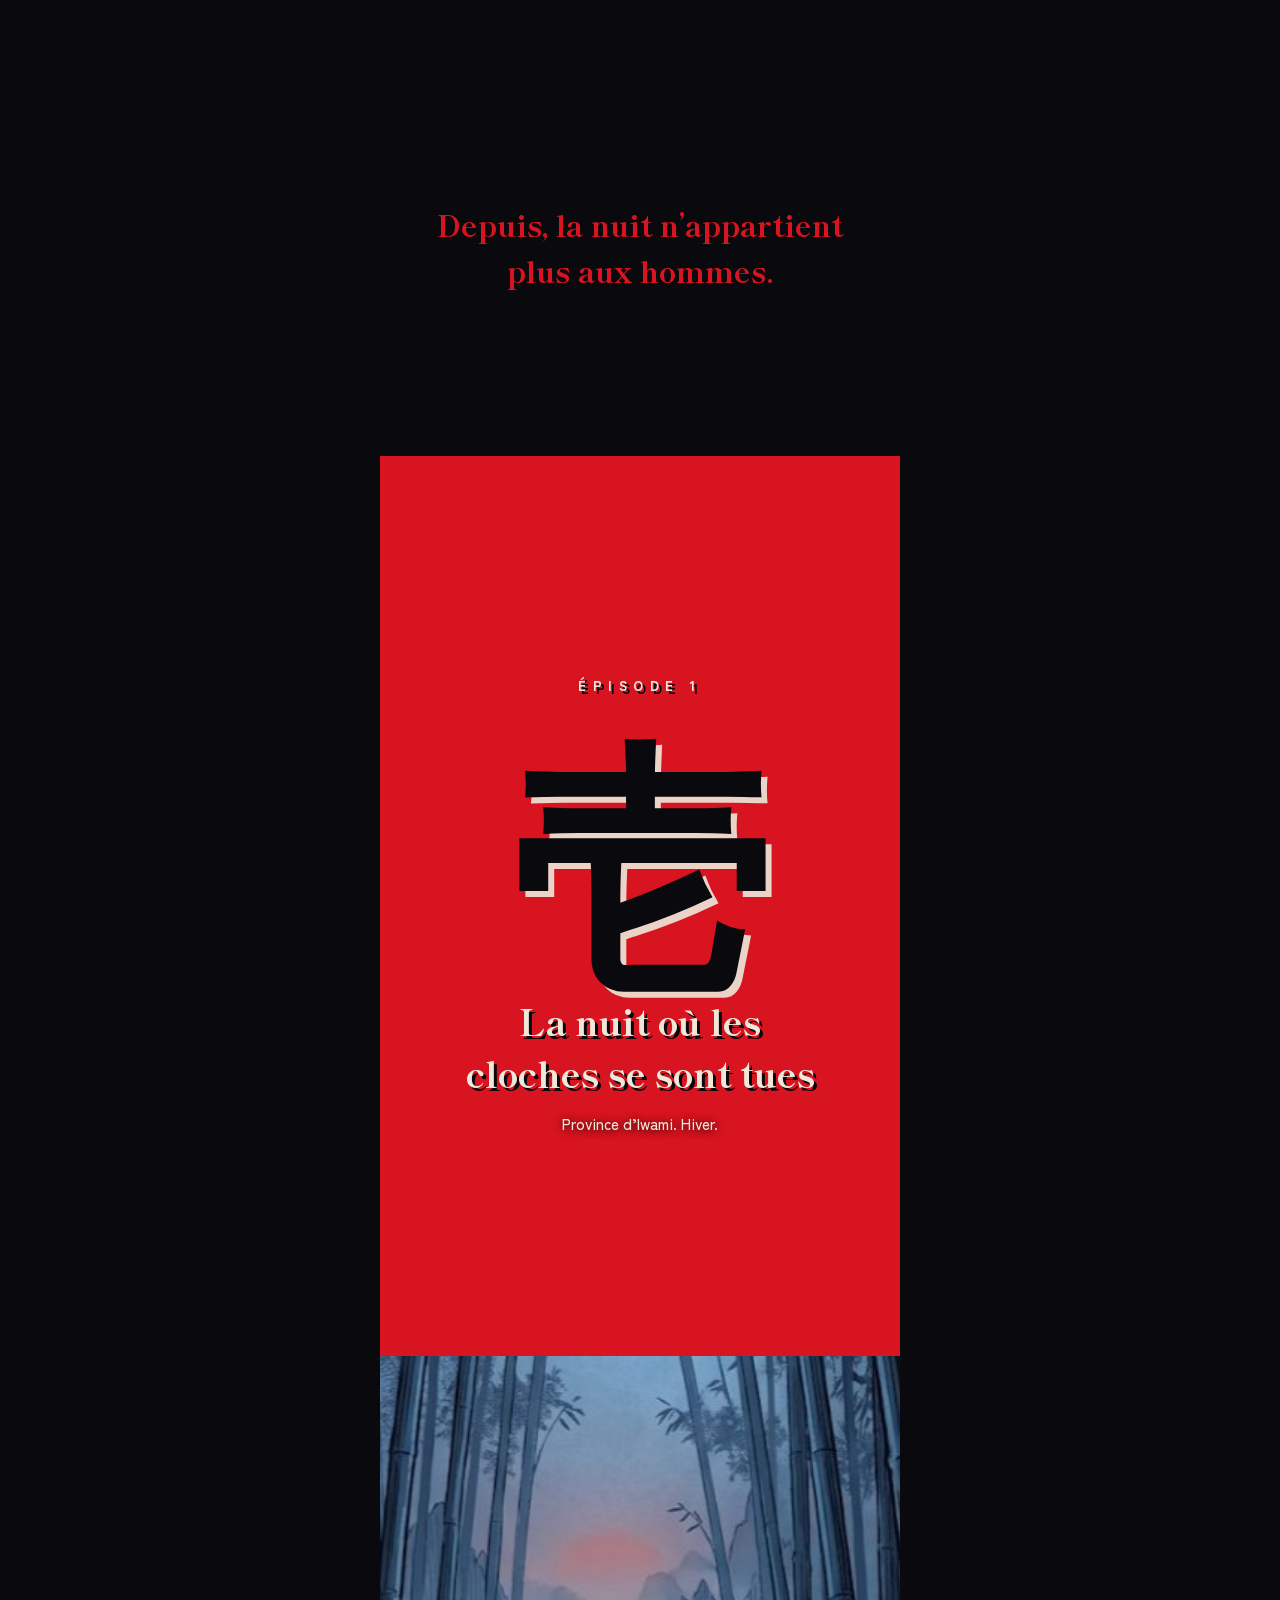
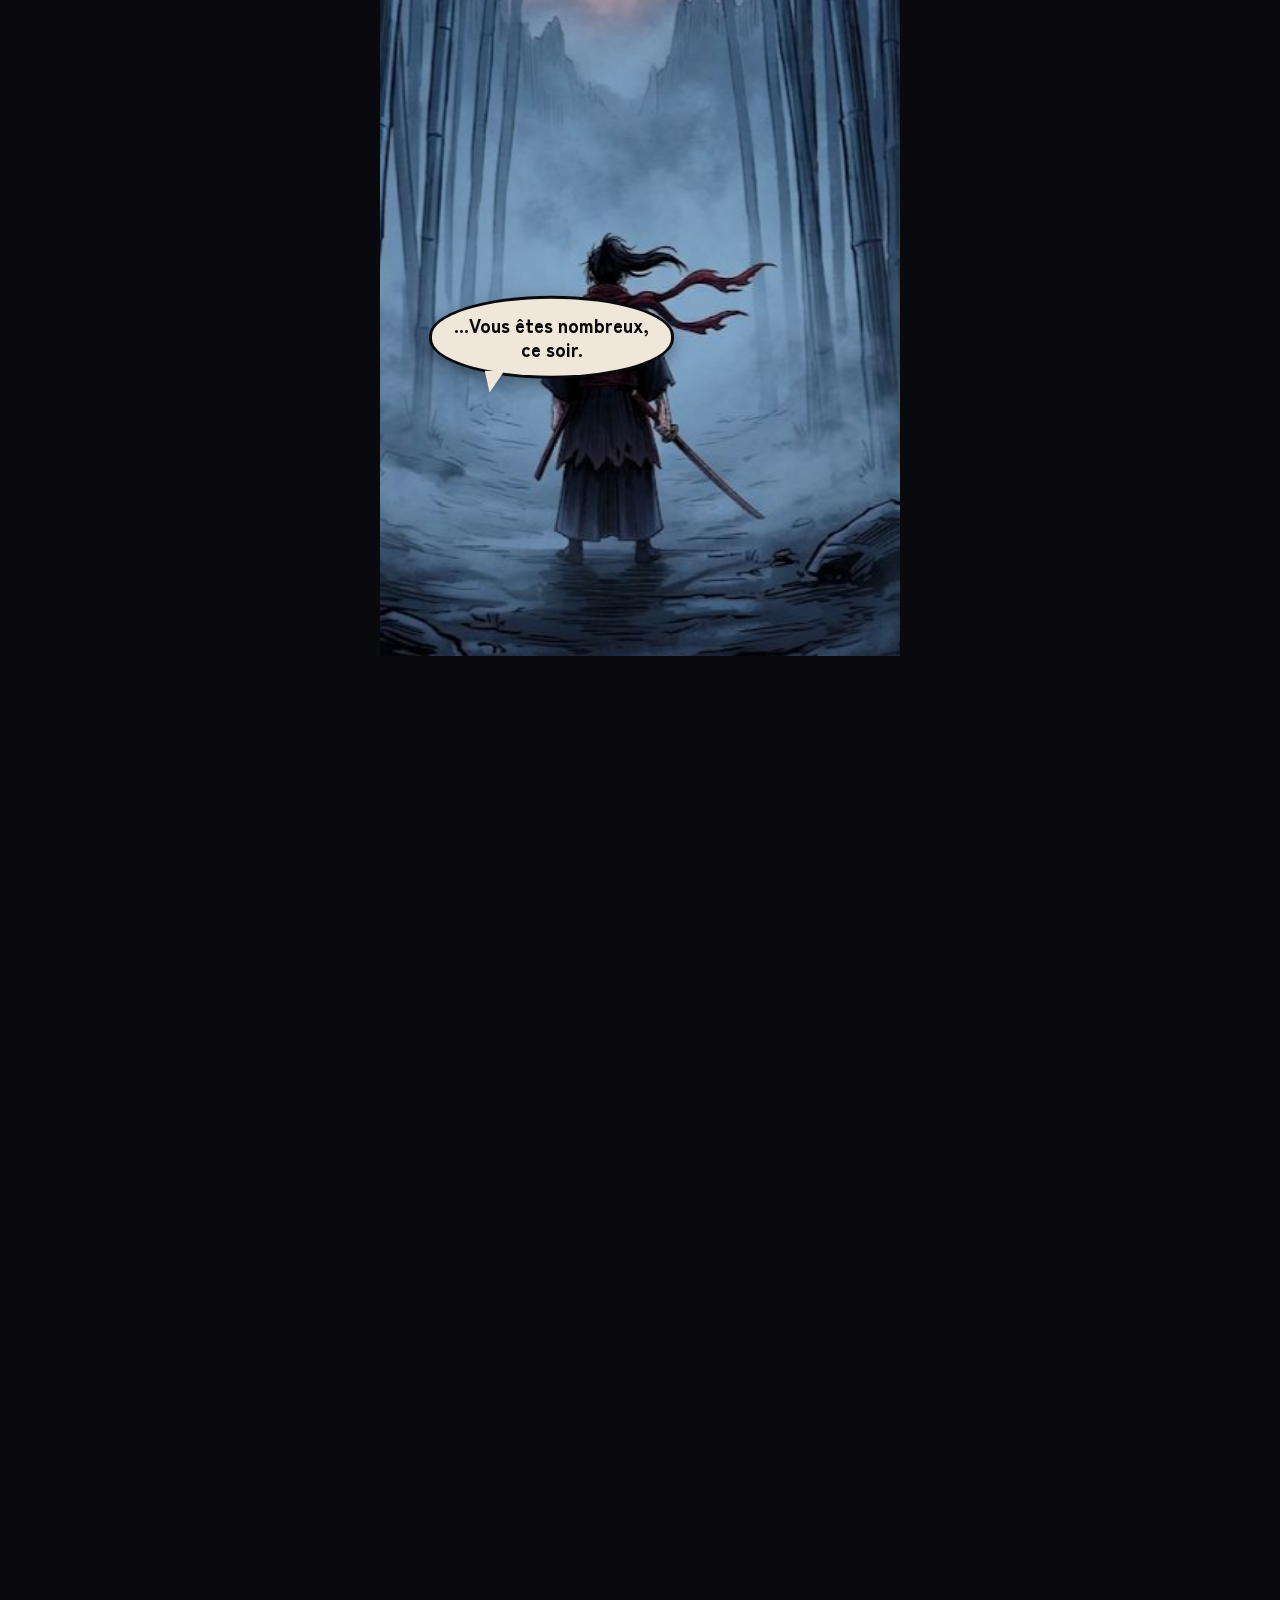
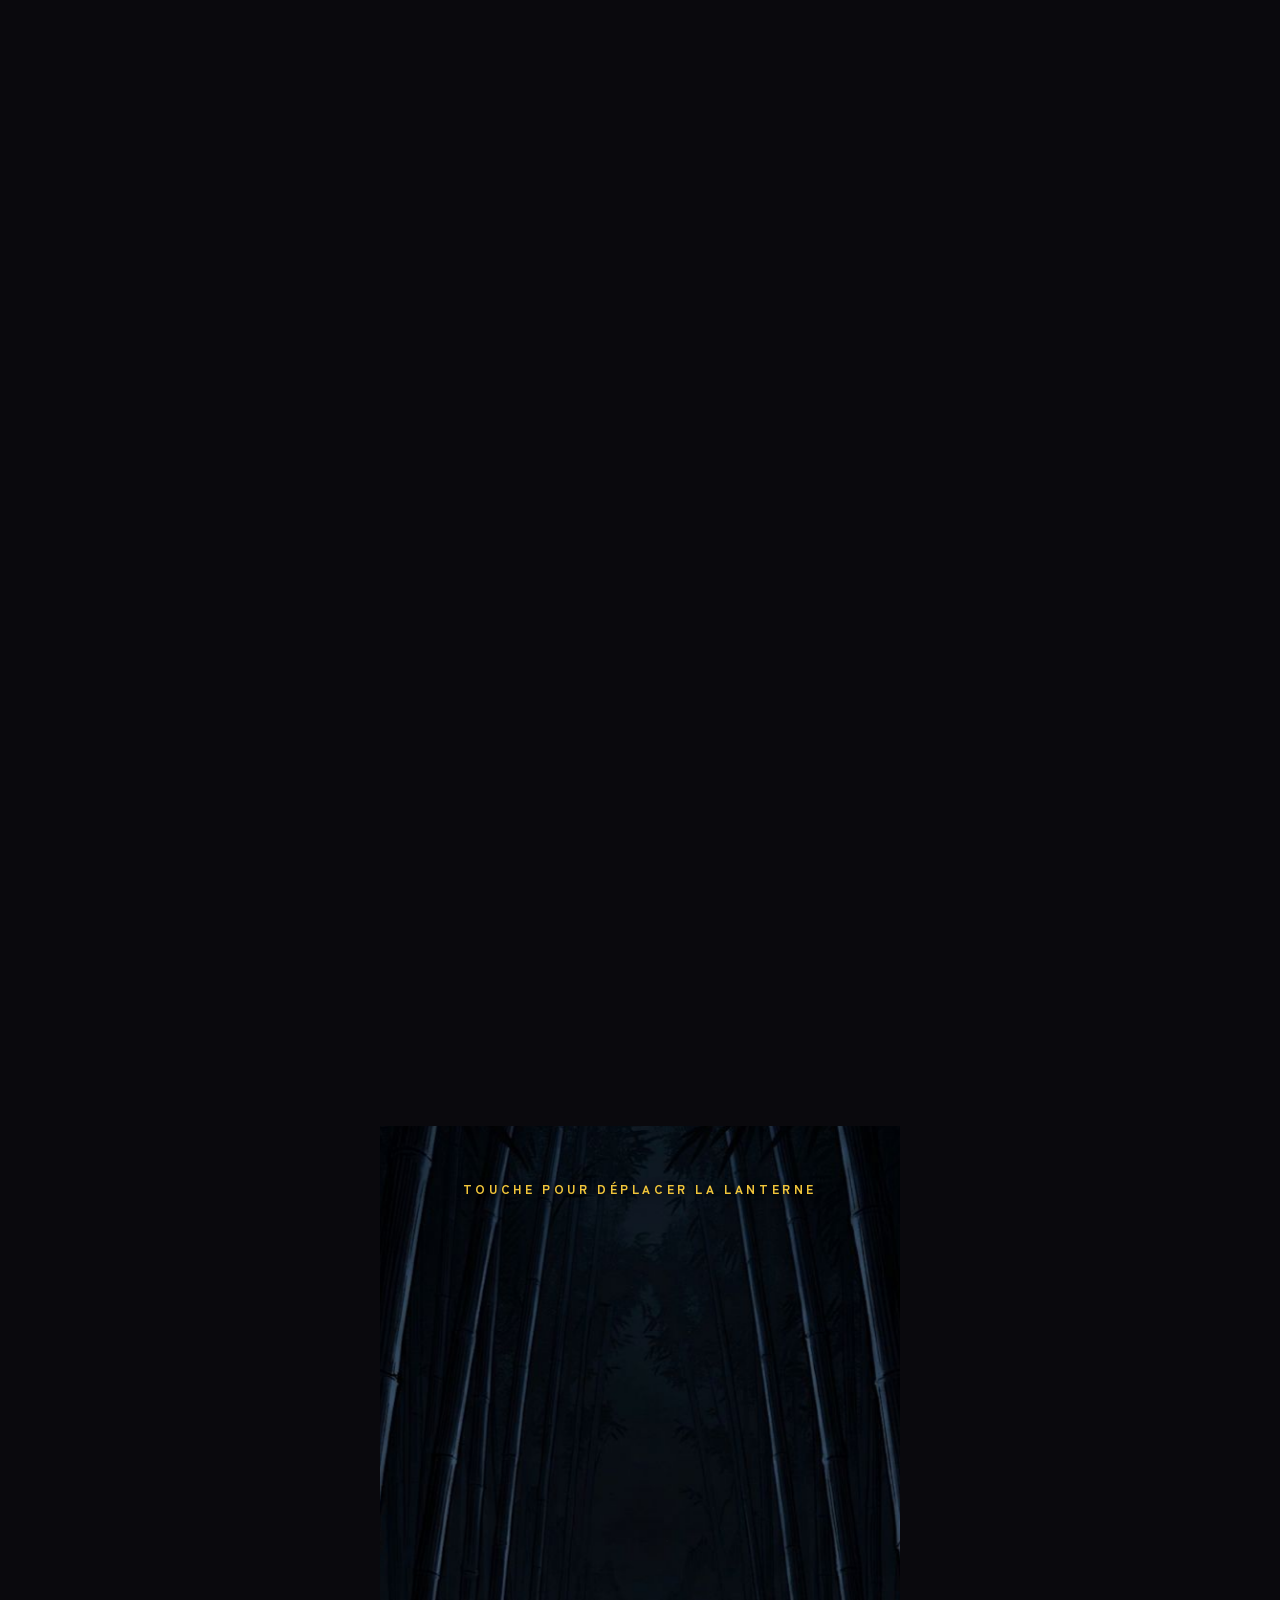
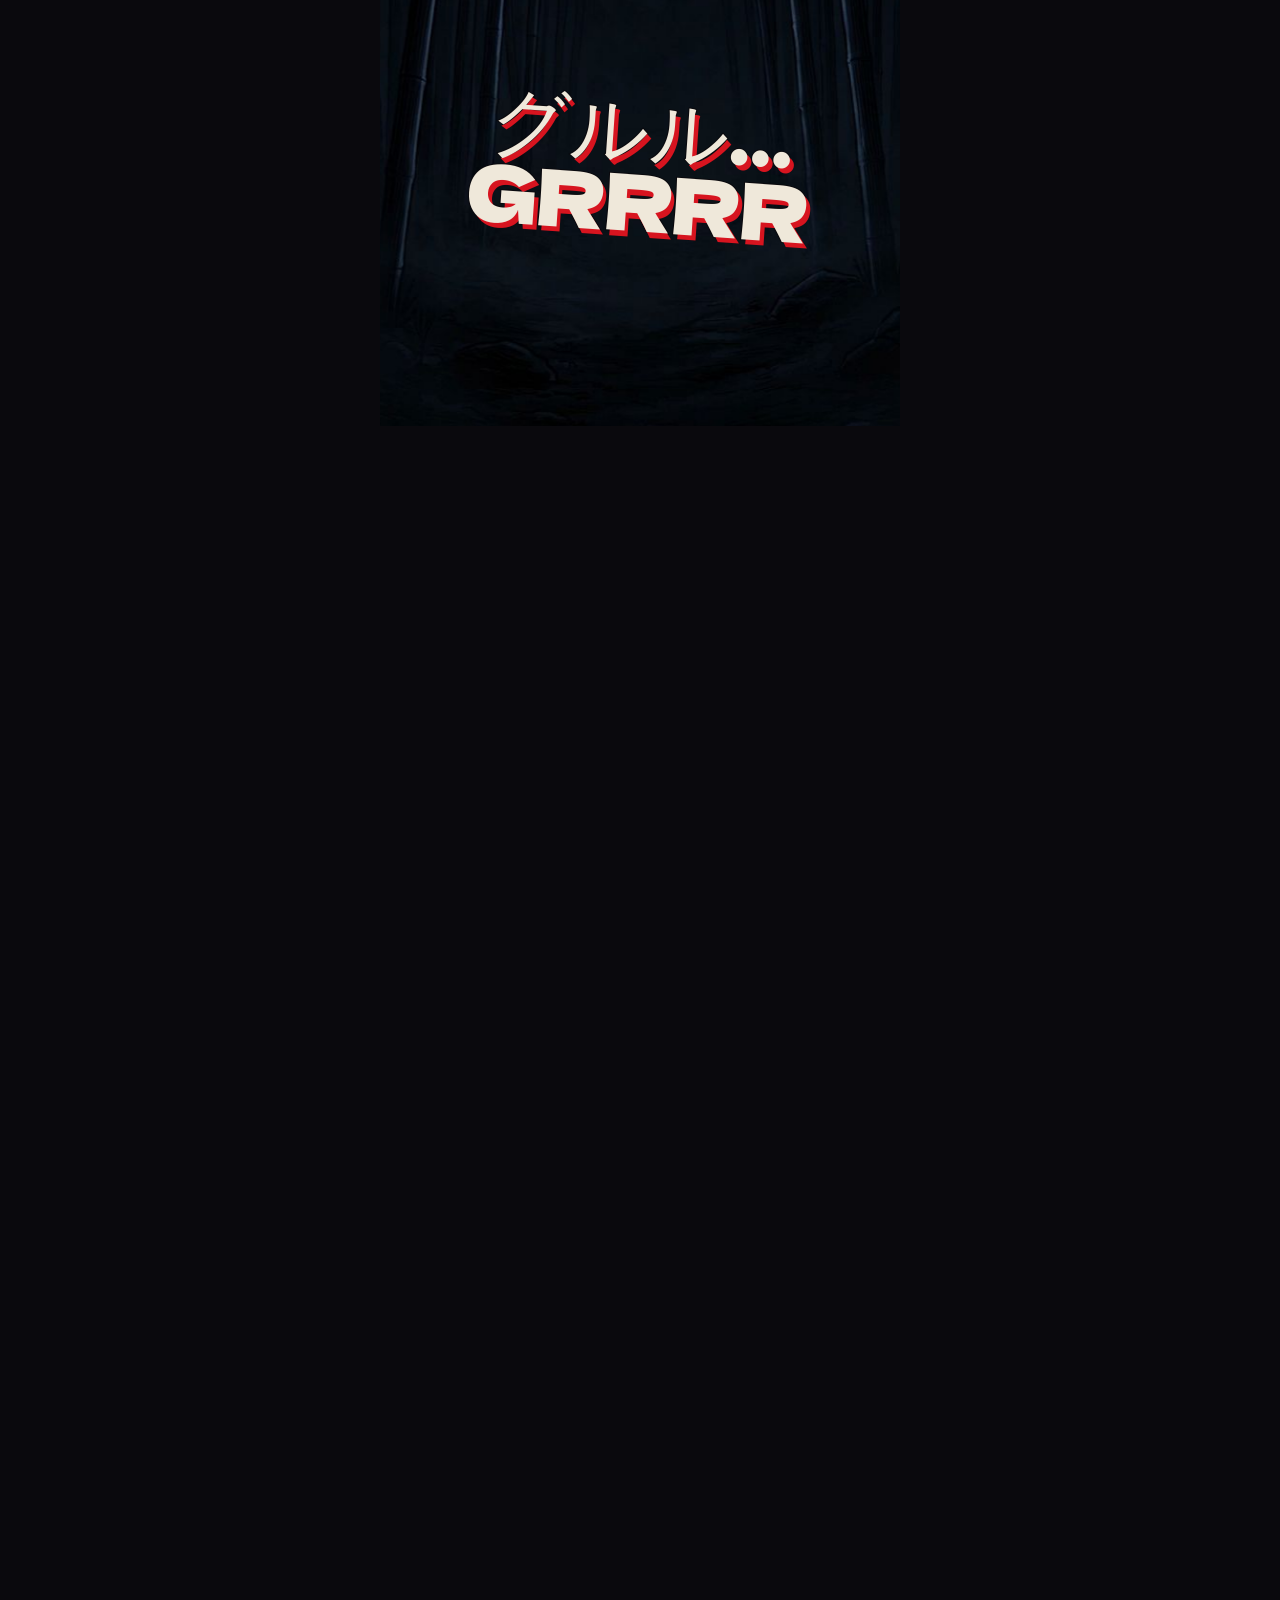
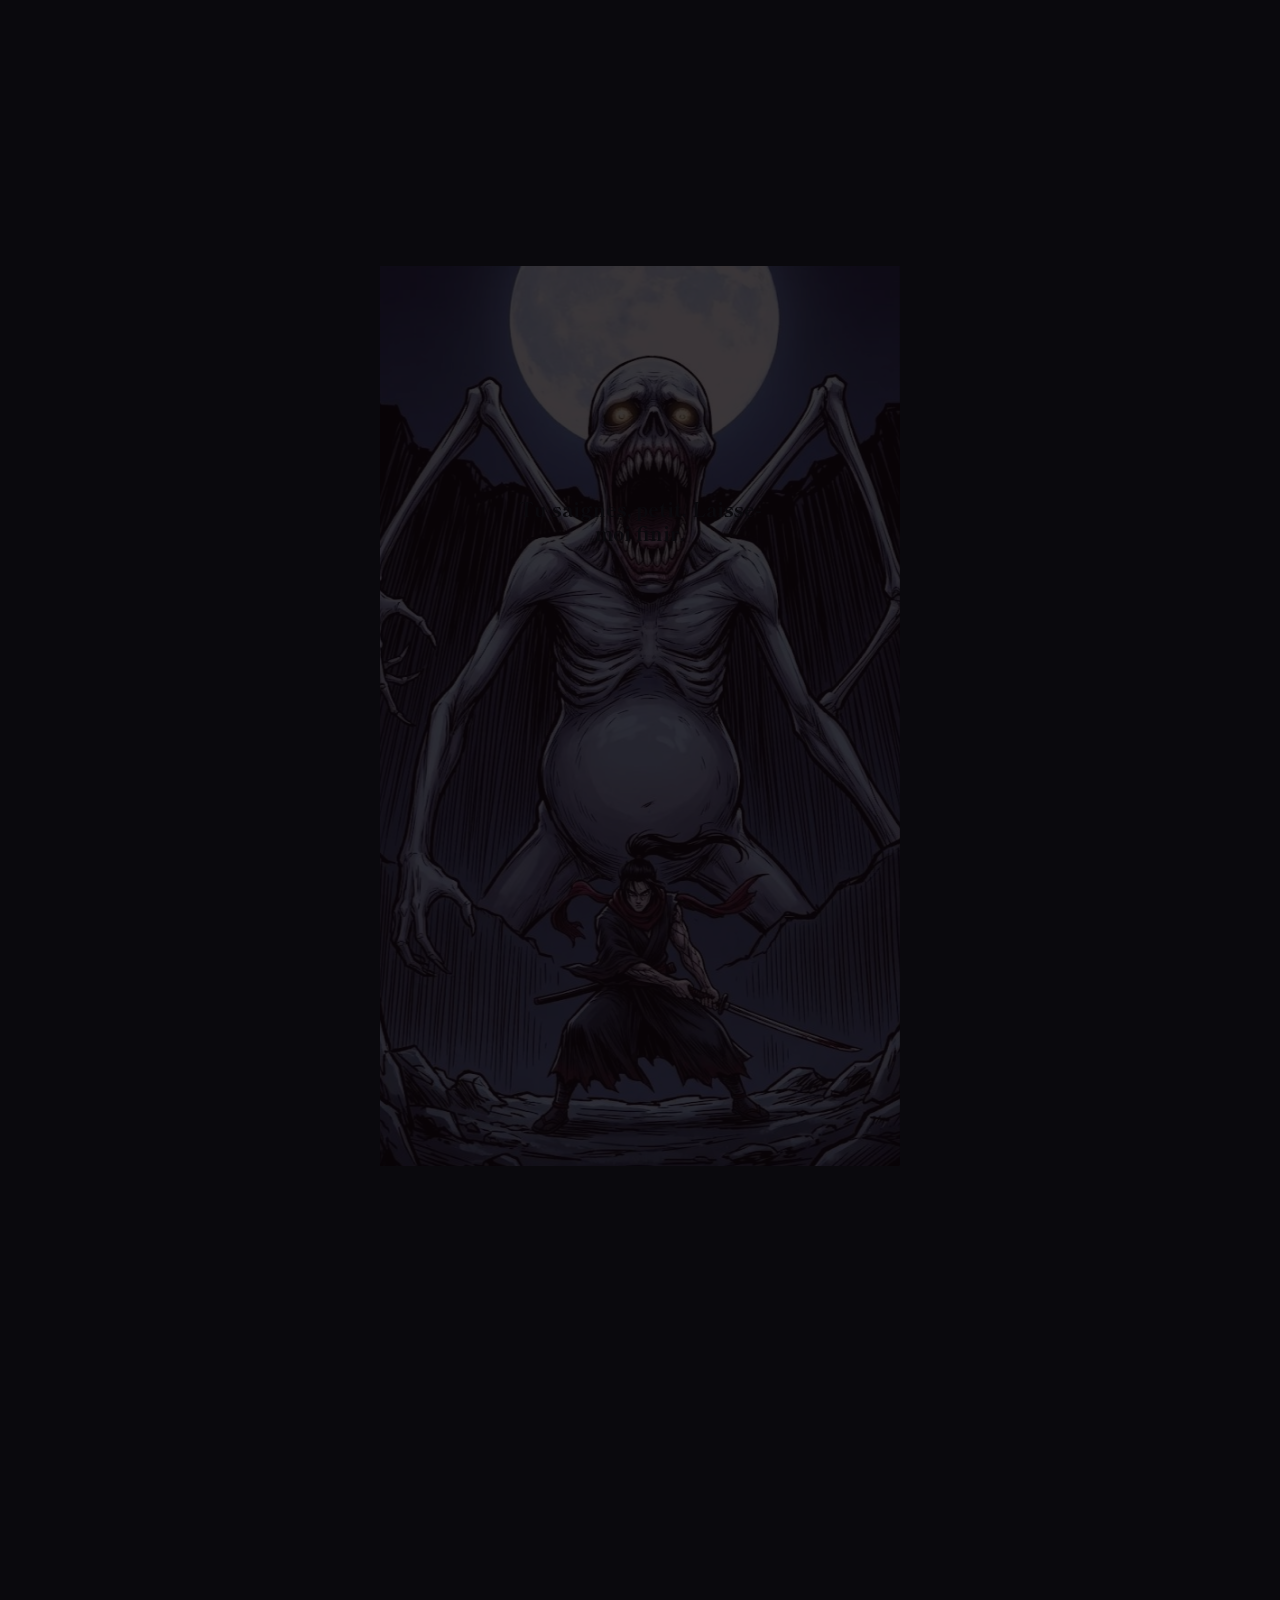
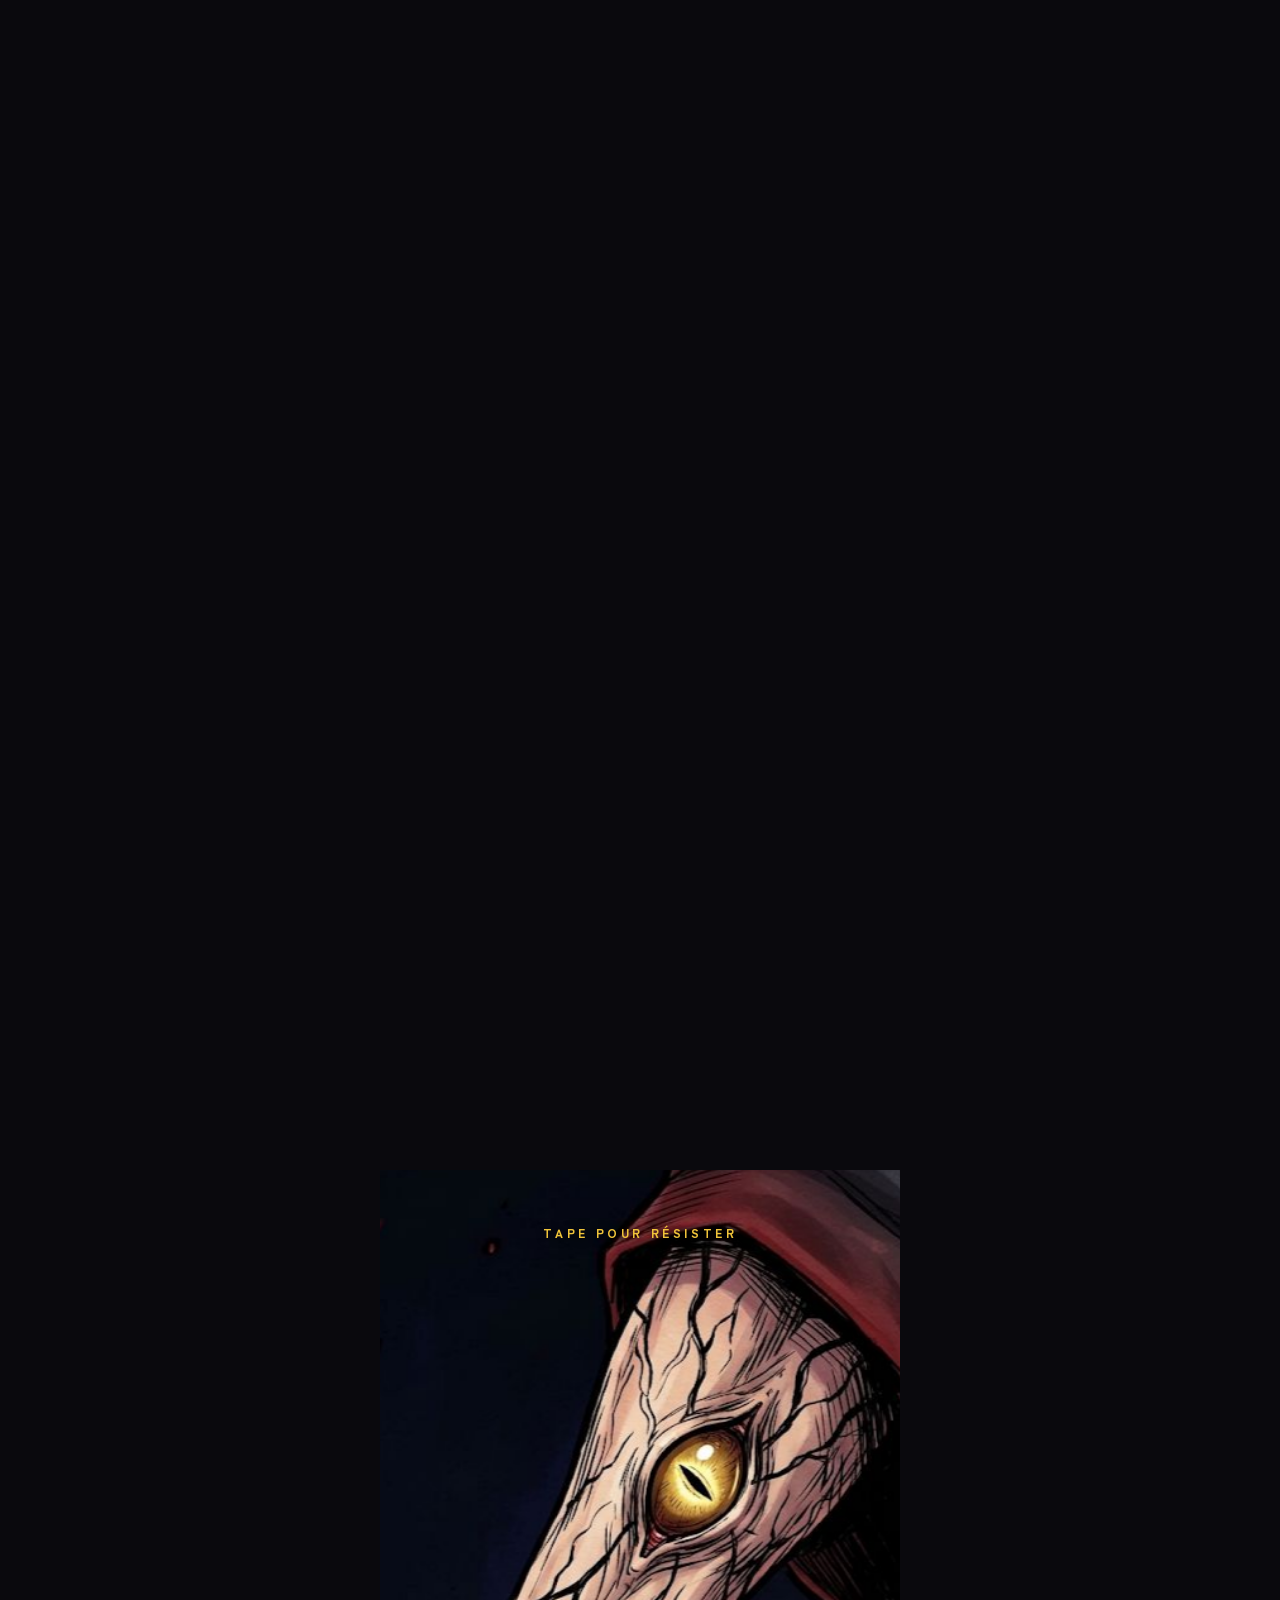
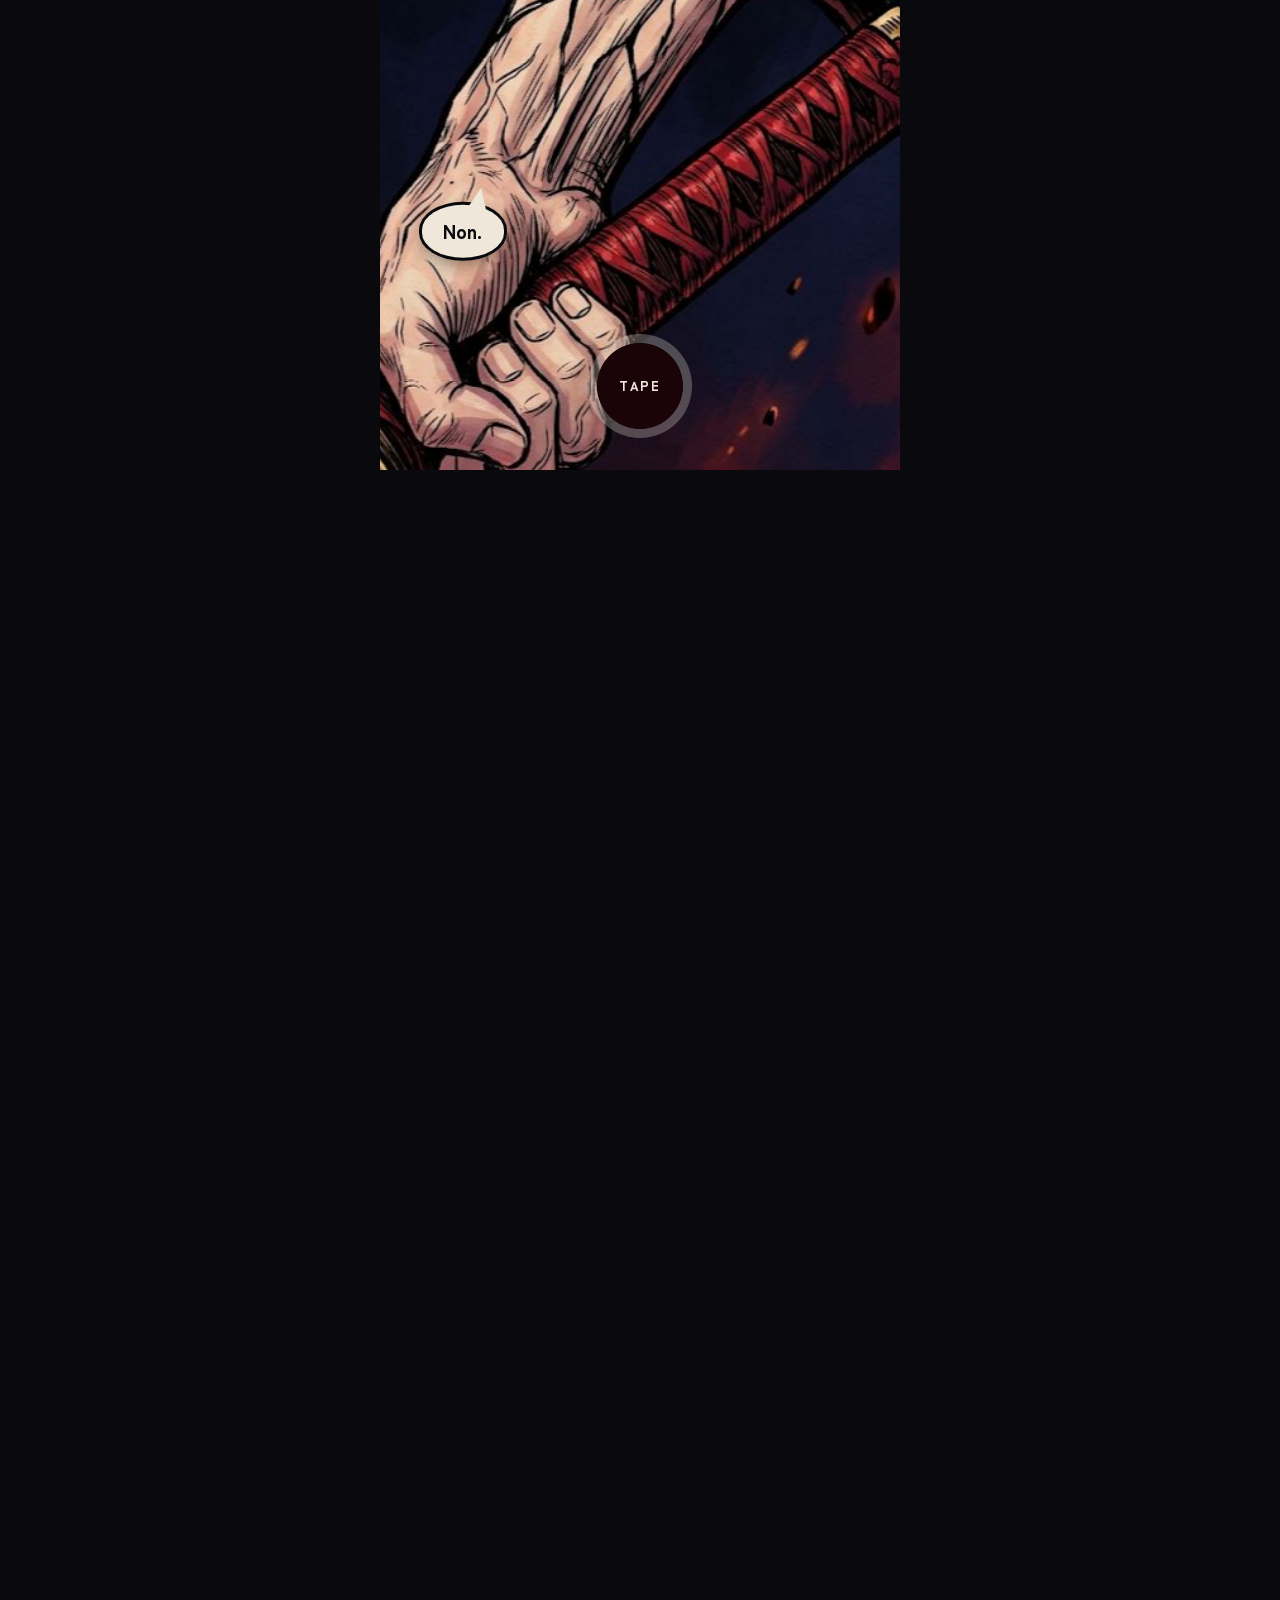
==== commit 11a4b8b3: "Démo : son malgré le mode silencieux de l'iPhone, retour visible à l'appui sur TAPE Co-Authored-By: " ====
--- a/index.html
+++ b/index.html
@@ -8,8 +8,8 @@
   <title>Kurosuzu Épisode 1</title>
   <meta name="description" content="Démo du lecteur imanga : Kurosuzu, épisode 1, un webtoon qui se lit en faisant défiler.">
   <style>html,body{color:#f2ede4;background:#0a090d;margin:0}body{-webkit-text-size-adjust:100%;font-family:system-ui,-apple-system,Segoe UI,Roboto,sans-serif}.fallback{max-width:520px;margin:0 auto;padding:48px 16px;line-height:1.5}</style>
-  <script type="module" crossorigin src="./assets/index-XIz1SV5M.js"></script>
-  <link rel="stylesheet" crossorigin href="./assets/index-BWfKZRa3.css">
+  <script type="module" crossorigin src="./assets/index-BNr39Y6Z.js"></script>
+  <link rel="stylesheet" crossorigin href="./assets/index-DxeWaYSD.css">
 </head>
 <body>
   <main id="reader" aria-label="Kurosuzu, épisode 1">
--- a/assets/index-DxeWaYSD.css
+++ b/assets/index-DxeWaYSD.css
@@ -0,0 +1 @@
+@font-face{font-family:Shippori Mincho B1;font-style:normal;font-display:swap;font-weight:500;src:url(./shippori-mincho-b1-latin-500-normal-DJZmBByH.woff2)format("woff2")}@font-face{font-family:Shippori Mincho B1;font-style:normal;font-display:swap;font-weight:500;src:url(./shippori-mincho-b1-latin-ext-500-normal-BfhYbuDs.woff2)format("woff2")}@font-face{font-family:Shippori Mincho B1;font-style:normal;font-display:swap;font-weight:800;src:url(./shippori-mincho-b1-latin-800-normal-DjnzjV6P.woff2)format("woff2")}@font-face{font-family:Shippori Mincho B1;font-style:normal;font-display:swap;font-weight:800;src:url(./shippori-mincho-b1-latin-ext-800-normal-BiffRDH5.woff2)format("woff2")}@font-face{font-family:Zen Kaku Gothic New;font-style:normal;font-display:swap;font-weight:500;src:url(./zen-kaku-gothic-new-latin-500-normal-Dfjj7AIU.woff2)format("woff2")}@font-face{font-family:Zen Kaku Gothic New;font-style:normal;font-display:swap;font-weight:500;src:url(./zen-kaku-gothic-new-latin-ext-500-normal-D0716c0w.woff2)format("woff2")}@font-face{font-family:Zen Kaku Gothic New;font-style:normal;font-display:swap;font-weight:900;src:url(./zen-kaku-gothic-new-latin-900-normal-Br6kKb4x.woff2)format("woff2")}@font-face{font-family:Zen Kaku Gothic New;font-style:normal;font-display:swap;font-weight:900;src:url(./zen-kaku-gothic-new-latin-ext-900-normal-C6AF34pl.woff2)format("woff2")}@font-face{font-family:Dela Gothic One;font-style:normal;font-display:swap;font-weight:400;src:url(./dela-gothic-one-latin-400-normal-AgyGD05y.woff2)format("woff2")}@font-face{font-family:Dela Gothic One;font-style:normal;font-display:swap;font-weight:400;src:url(./dela-gothic-one-latin-ext-400-normal-BO84qhgB.woff2)format("woff2")}.im-reader{--im-ink:#0a090d;--im-paper:#efe8da;--im-red:#d7141f;--im-gold:#f0c43a;--im-f-title:"Shippori Mincho B1", "Noto Serif JP", serif;--im-f-ui:"Zen Kaku Gothic New", "Noto Sans JP", system-ui, sans-serif;--im-f-sfx:"Dela Gothic One", "Noto Sans JP", system-ui, sans-serif;--im-vh:1vh;background:var(--im-ink);max-width:520px;color:var(--im-paper);font-family:var(--im-f-ui);-webkit-tap-highlight-color:transparent;--lightningcss-light: ;--lightningcss-dark:initial;color-scheme:dark;margin:0 auto;position:relative;overflow-x:clip;container-type:inline-size}@supports (height:1svh){.im-reader{--im-vh:1svh}}.im-reader *,.im-reader :before,.im-reader :after{box-sizing:border-box}.im-sr{clip:rect(0 0 0 0);clip-path:inset(50%);white-space:nowrap;width:1px;height:1px;position:absolute;overflow:hidden}.im-stage{position:relative}.im-pin{height:calc(var(--im-vh) * 100);contain:layout paint;position:sticky;top:0;overflow:hidden}.im-cam{will-change:transform;transform-origin:50%;position:absolute;inset:0}.im-box{width:max(100%, calc(var(--im-vh) * 100 * var(--im-a,.5625)));aspect-ratio:var(--im-a,.5625);position:absolute;top:50%;left:50%;transform:translate(-50%,-50%)}.im-ui,.im-bubbles{pointer-events:none}.im-layer{will-change:transform, opacity;transform-origin:50%;pointer-events:none;position:absolute;inset:0}.im-layer img{-webkit-user-select:none;user-select:none;-webkit-user-drag:none;max-width:none;filter:var(--im-grade,none);transition:filter var(--im-grade-t,0s) ease;display:block;position:absolute}.im-reader img.im-img-error{visibility:hidden}.im-fit-cover,.im-fit-contain{object-fit:cover;width:100%;height:100%;inset:0}.im-fit-contain{object-fit:contain}.im-fit-height{width:auto;height:100%;top:0;left:50%;transform:translate(-50%)}.im-fit-width{width:100%;height:auto;top:50%;left:0;transform:translateY(-50%)}.im-fx{pointer-events:none;position:absolute;inset:0}.im-top{z-index:3}.im-canvas{width:100%;height:100%;position:absolute;inset:0}.im-reveal-win,.im-reveal-in{position:absolute;inset:0}.im-reveal[data-reveal=mask] .im-reveal-win{will-change:transform;inset:0 auto auto 0;overflow:hidden;-webkit-mask-image:radial-gradient(closest-side,#000 35%,#0000 100%);mask-image:radial-gradient(closest-side,#000 35%,#0000 100%)}.im-reveal[data-reveal=mask] .im-reveal-in{will-change:transform;inset:0 auto auto 0}.im-reveal[data-reveal=mask] img,.im-reveal[data-reveal=fade] img{filter:brightness(3.2) contrast(1.1) sepia(.45) saturate(1.4) var(--im-grade-r, )}.im-light{pointer-events:none;opacity:0;position:absolute}.im-light-vignette,.im-light-beam{inset:0}.im-light-halo{width:calc(var(--r,30) * 2%);aspect-ratio:1;mix-blend-mode:screen;transform:translate(-50%,-50%)}.im-light-follow{will-change:transform;width:0;height:0;top:0;left:0}.im-lamp-hole,.im-lamp-side{position:absolute}.im-pulse{opacity:0;pointer-events:none;background:radial-gradient(ellipse at 50% 50%, transparent 30%, var(--c,#d7141fd9));position:absolute;inset:0}.im-flash{opacity:0;will-change:opacity;position:absolute;inset:0}.im-b{z-index:2;opacity:0;pointer-events:none;--tx:0px;--rot:0deg;transform:translate(var(--tx), 14px) scale(.96);transition:opacity .45s,transform .5s cubic-bezier(.2,1.2,.4,1);position:absolute}.im-b.im-on{opacity:1;transform:translate(var(--tx), 0)}.im-b.im-c{--tx:-50%}.im-panel .im-b{transition-delay:var(--d,0s)}.im-panel.im-in .im-b{opacity:1;transform:translate(var(--tx), 0)}.im-say,.im-think,.im-shout{width:max-content;max-width:min(62%, var(--im-vis-w,100%));background:var(--im-paper);color:var(--im-ink);text-align:center;padding:.75em 1.15em;font-size:clamp(15px,4.2cqw,19px);font-weight:900;line-height:1.28}.im-say{box-shadow:0 0 0 3px var(--im-ink), 0 6px 18px #00000073;border-radius:50%/48%}.im-say:after,.im-shout:after{content:"";background:var(--im-paper);clip-path:polygon(0 0,100% 0,25% 100%);width:20px;height:22px;position:absolute;bottom:-17px;left:22%}.im-b[data-tail=br]:after{clip-path:polygon(0 0,100% 0,75% 100%);left:auto;right:22%}.im-b[data-tail=tl]:after{clip-path:polygon(25% 0,100% 100%,0 100%);top:-17px;bottom:auto}.im-b[data-tail=tr]:after{clip-path:polygon(75% 0,100% 100%,0 100%);inset:-17px 22% auto auto}.im-b[data-tail=none]:after,.im-b[data-tail=none]:before{display:none}.im-think{box-shadow:0 0 0 3px var(--im-ink), 0 6px 18px #00000073;border-radius:40px;font-style:italic;font-weight:500}.im-think:before,.im-think:after{content:"";background:var(--im-paper);box-shadow:0 0 0 2px var(--im-ink);border-radius:50%;position:absolute}.im-think:before{width:14px;height:14px;bottom:-16px;left:20%}.im-think:after{width:8px;height:8px;bottom:-28px;left:14%}.im-think[data-tail=br]:before{left:auto;right:20%}.im-think[data-tail=br]:after{left:auto;right:14%}.im-think[data-tail=tl]:before{top:-16px;bottom:auto}.im-think[data-tail=tl]:after{top:-28px;bottom:auto}.im-think[data-tail=tr]:before{inset:-16px 20% auto auto}.im-think[data-tail=tr]:after{inset:-28px 14% auto auto}.im-shout{font-family:var(--im-f-title);background:0 0;padding:1.1em 1.5em;font-weight:800}.im-shout:before{content:"";z-index:-1;background:var(--im-paper);clip-path:polygon(0 14%,7% 0,15% 10%,26% 0,36% 9%,48% 0,60% 10%,72% 0,83% 9%,94% 0,100% 16%,93% 32%,100% 48%,94% 64%,100% 80%,90% 100%,78% 91%,66% 100%,52% 91%,40% 100%,28% 91%,16% 100%,6% 88%,0 72%,7% 56%,0 38%,7% 24%);position:absolute;inset:0}.im-shout:after{bottom:-14px}.im-shout[data-tail=tl]:after,.im-shout[data-tail=tr]:after{top:-14px;bottom:auto}.im-narration{width:max-content;max-width:min(74%, var(--im-vis-w,100%));background:var(--im-ink);color:var(--im-paper);font-family:var(--im-f-title);box-shadow:5px 5px 0 var(--im-red);border:1.5px solid #efe8dad9;padding:.7em 1em;font-size:clamp(14px,3.9cqw,17px);font-weight:500;line-height:1.5}.im-sfx{font-family:var(--im-f-sfx);color:var(--im-paper);-webkit-text-stroke:2px var(--im-ink);paint-order:stroke fill;text-shadow:4px 5px 0 var(--im-red);font-size:max(16px, min(clamp(40px, 15cqw, 92px), calc((100cqw - 24px) / (var(--im-chars,1) * .97))));white-space:nowrap;text-align:center;--rot:-8deg;transform:translate(var(--tx), 0) rotate(var(--rot)) scale(.5);line-height:.95;transition:opacity .2s,transform .35s cubic-bezier(.2,1.8,.4,1)}.im-sfx.im-on,.im-panel.im-in .im-sfx{transform:translate(var(--tx), 0) rotate(var(--rot)) scale(1)}.im-tap{z-index:4;left:50%;bottom:calc(max(22px, env(safe-area-inset-bottom,0px)) + 10px);appearance:none;cursor:pointer;width:104px;height:104px;color:var(--im-paper);font:900 13px/1.15 var(--im-f-ui);letter-spacing:.14em;touch-action:manipulation;background:radial-gradient(circle, #1a0407 58%, transparent 59%), conic-gradient(var(--im-red) calc(var(--v,0) * 360deg), #efe8da47 0);opacity:0;pointer-events:none;border:0;border-radius:50%;transition:opacity .4s;position:absolute;transform:translate(-50%)}.im-tap.im-zone{aspect-ratio:1;background:radial-gradient(circle, transparent 62%, #f0c43a40 63%, transparent 72%), conic-gradient(#f0c43ae6 calc(var(--v,0) * 360deg), transparent 0);min-width:56px;height:auto;bottom:auto;transform:translate(-50%,-50%);-webkit-mask-image:radial-gradient(circle,#0000 60%,#000 61% 70%,#0000 71%)}.im-tap.im-on{opacity:1;pointer-events:auto}.im-tap:active,.im-tap.im-press{scale:.92}.im-tap:focus-visible{outline:3px solid var(--im-gold);outline-offset:2px}.im-hint{z-index:4;left:0;right:0;top:calc(14px + env(safe-area-inset-top,0px) + 40px);text-align:center;font:900 12px var(--im-f-ui);letter-spacing:.3em;color:var(--im-gold);text-shadow:0 1px 8px #000;opacity:0;pointer-events:none;margin:0;transition:opacity .5s;position:absolute}.im-hint.im-on{opacity:1}.im-panel{background:#141218;width:100%;margin:0;position:relative;overflow:hidden}.im-panel>img{object-fit:cover;width:100%;height:100%;display:block;position:absolute;inset:0}.im-slot{text-align:center;color:#efe8dad9;border:2px dashed #efe8da80;place-items:center;padding:16px;font-size:15px;display:grid;position:absolute;inset:12px}.im-stage .im-slot{inset:10%}.im-slot-empty{background:#141218;border:0;inset:0}.im-text{padding:calc(var(--im-vh) * 22) 9% calc(var(--im-vh) * 18);text-align:center}.im-text p{font-family:var(--im-f-title);margin:0 0 calc(var(--im-vh) * 30);opacity:0;font-size:clamp(20px,6cqw,30px);font-weight:500;line-height:1.55;transition:opacity 1.1s,transform 1.1s;transform:translateY(22px)}.im-text p.im-in{opacity:1;transform:none}.im-text p.im-em{color:var(--im-red);font-weight:800}.im-text p:last-child{margin-bottom:0}.im-card{min-height:calc(var(--im-vh) * 100);text-align:center;background:var(--im-red);color:var(--im-ink);place-items:center;display:grid;position:relative;overflow:hidden}.im-card-img{object-fit:cover;width:100%;height:100%;position:absolute;inset:0}.im-card-in{padding:0 max(22px, env(safe-area-inset-left,0px));opacity:0;transition:opacity 1s,transform 1s;position:relative;transform:translateY(24px)}.im-card.im-in .im-card-in{opacity:1;transform:none}.im-kicker{font:900 13px var(--im-f-ui);letter-spacing:.5em;color:var(--im-paper);margin:0}.im-emblem{font-family:var(--im-f-title);color:var(--im-ink);text-shadow:6px 6px #efe8dae6;margin:.1em 0 .05em;font-size:min(52cqw,260px);font-weight:800;line-height:1}.im-card-title{font-family:var(--im-f-title);color:var(--im-paper);text-shadow:3px 3px 0 var(--im-ink);text-wrap:balance;margin:0;font-size:clamp(24px,7.2cqw,36px);font-weight:800}.im-card-text{font:500 15px/1.6 var(--im-f-ui);color:var(--im-paper);text-shadow:0 1px 8px #000;max-width:30ch;margin:14px auto 0}.im-card-end .im-emblem{color:var(--im-red);text-shadow:none;font-size:min(26cqw,130px)}.im-spacer{background:var(--im-ink)}.im-end{min-height:calc(var(--im-vh) * 60);text-align:center;place-content:center;justify-items:center;gap:16px;padding:48px 24px;display:grid}.im-end-title{font-family:var(--im-f-title);margin:0;font-size:26px}.im-end-text{color:#efe8dacc;margin:0}.im-version{color:#efe8dab3;margin:8px 0 0;font-size:13px}.im-hud{z-index:60;pointer-events:none;position:fixed;top:0;left:0;right:0}.im-hud-in{max-width:520px;padding:calc(10px + env(safe-area-inset-top,0px)) max(10px, env(safe-area-inset-right,0px)) 0 10px;justify-content:flex-end;gap:8px;margin:0 auto;display:flex}a.im-btn{justify-content:center;align-items:center;text-decoration:none;display:inline-flex}.im-hbtn,.im-btn{pointer-events:auto;appearance:none;cursor:pointer;min-width:44px;min-height:44px;color:var(--im-paper);font:700 13px/1 var(--im-f-ui);letter-spacing:.08em;background:#0a090db3;border:1.5px solid #efe8da8c;border-radius:99px;padding:0 14px}.im-btn{background:var(--im-paper);color:var(--im-ink);border-color:var(--im-paper);font-weight:900}.im-btn-ghost{color:var(--im-paper);background:0 0;border-color:#efe8da8c}.im-hbtn:focus-visible,.im-btn:focus-visible,.im-x:focus-visible,.im-radio input:focus-visible{outline:3px solid var(--im-gold);outline-offset:2px}.im-panel-settings{pointer-events:auto;right:max(10px,50% - 250px);top:calc(62px + env(safe-area-inset-top,0px));background:var(--im-ink);width:min(300px,100% - 20px);color:var(--im-paper);border:1.5px solid #efe8da8c;border-radius:14px;gap:12px;padding:14px;display:grid;position:absolute}.im-panel-settings[hidden]{display:none}.im-panel-settings fieldset{border:0;gap:4px;margin:0;padding:0;display:grid}.im-panel-settings legend{margin-bottom:6px;font-weight:900}.im-radio{align-items:center;gap:8px;min-height:40px;font-size:15px;display:flex}.im-radio input{width:20px;height:20px;accent-color:var(--im-red)}.im-overlay{z-index:60;position:relative}.im-notes{z-index:61;left:50%;bottom:calc(16px + env(safe-area-inset-bottom,0px));pointer-events:none;width:min(488px,100% - 32px);transition:opacity .25s,visibility linear;position:fixed;transform:translate(-50%)}.im-notes.im-away{opacity:0;visibility:hidden;transition:opacity .25s,visibility 0s linear .25s}.im-sheet{pointer-events:auto;color:var(--im-paper);background:#0a090df0;border:1.5px solid #efe8da8c;border-radius:16px;padding:16px;position:relative;box-shadow:0 10px 40px #000}.im-note-status{padding-right:48px}.im-episode{position:relative}.im-scroll-hint{z-index:5;pointer-events:none;left:0;right:0;top:calc(var(--im-vh) * 100 - 56px - env(safe-area-inset-bottom,0px));text-align:center;font:900 12px var(--im-f-ui);letter-spacing:.3em;color:var(--im-paper);text-shadow:0 1px 8px #000;margin:0;transition:opacity .6s;position:absolute}.im-scroll-hint.im-gone{opacity:0}.im-sheet-title{font-family:var(--im-f-title);margin:0 0 6px;font-size:19px;font-weight:800}.im-sheet-text{margin:0;font-size:15px;line-height:1.45}.im-row{flex-wrap:wrap;gap:10px;margin-top:14px;display:flex}.im-row .im-btn{flex:auto}.im-x{appearance:none;width:44px;height:44px;color:var(--im-paper);cursor:pointer;background:0 0;border:0;font-size:22px;position:absolute;top:4px;right:4px}@media (prefers-reduced-motion:reduce){.im-b,.im-sfx,.im-text p,.im-card-in{transform:translate(var(--tx), 0);transition:opacity .3s}.im-sfx{transform:translate(var(--tx), 0) rotate(var(--rot))}.im-text p,.im-card-in{transform:none}.im-panel .im-b{transition-delay:0s}}.im-reader[data-reduced] .im-b{transform:translate(var(--tx), 0);transition:opacity .3s}.im-reader[data-reduced] .im-sfx{transform:translate(var(--tx), 0) rotate(var(--rot))}.im-reader[data-reduced] .im-panel .im-b{transition-delay:0s}
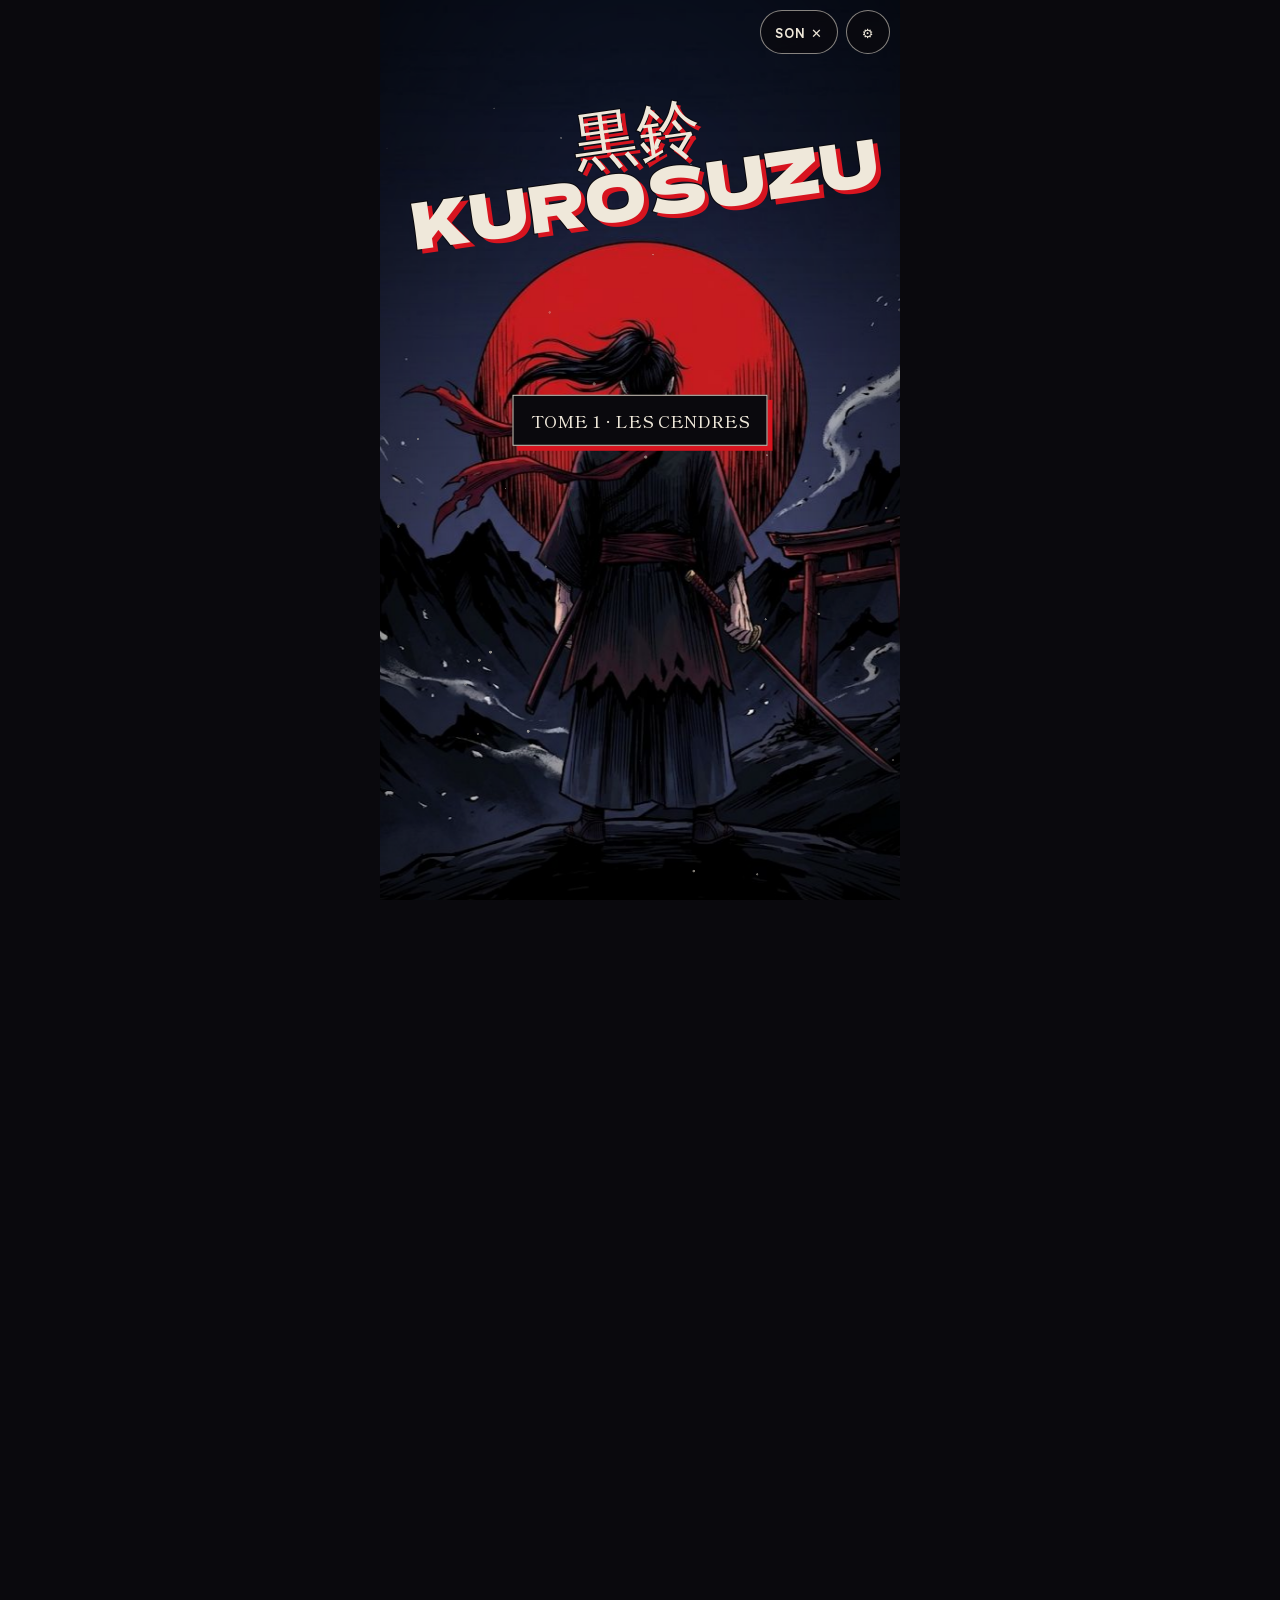
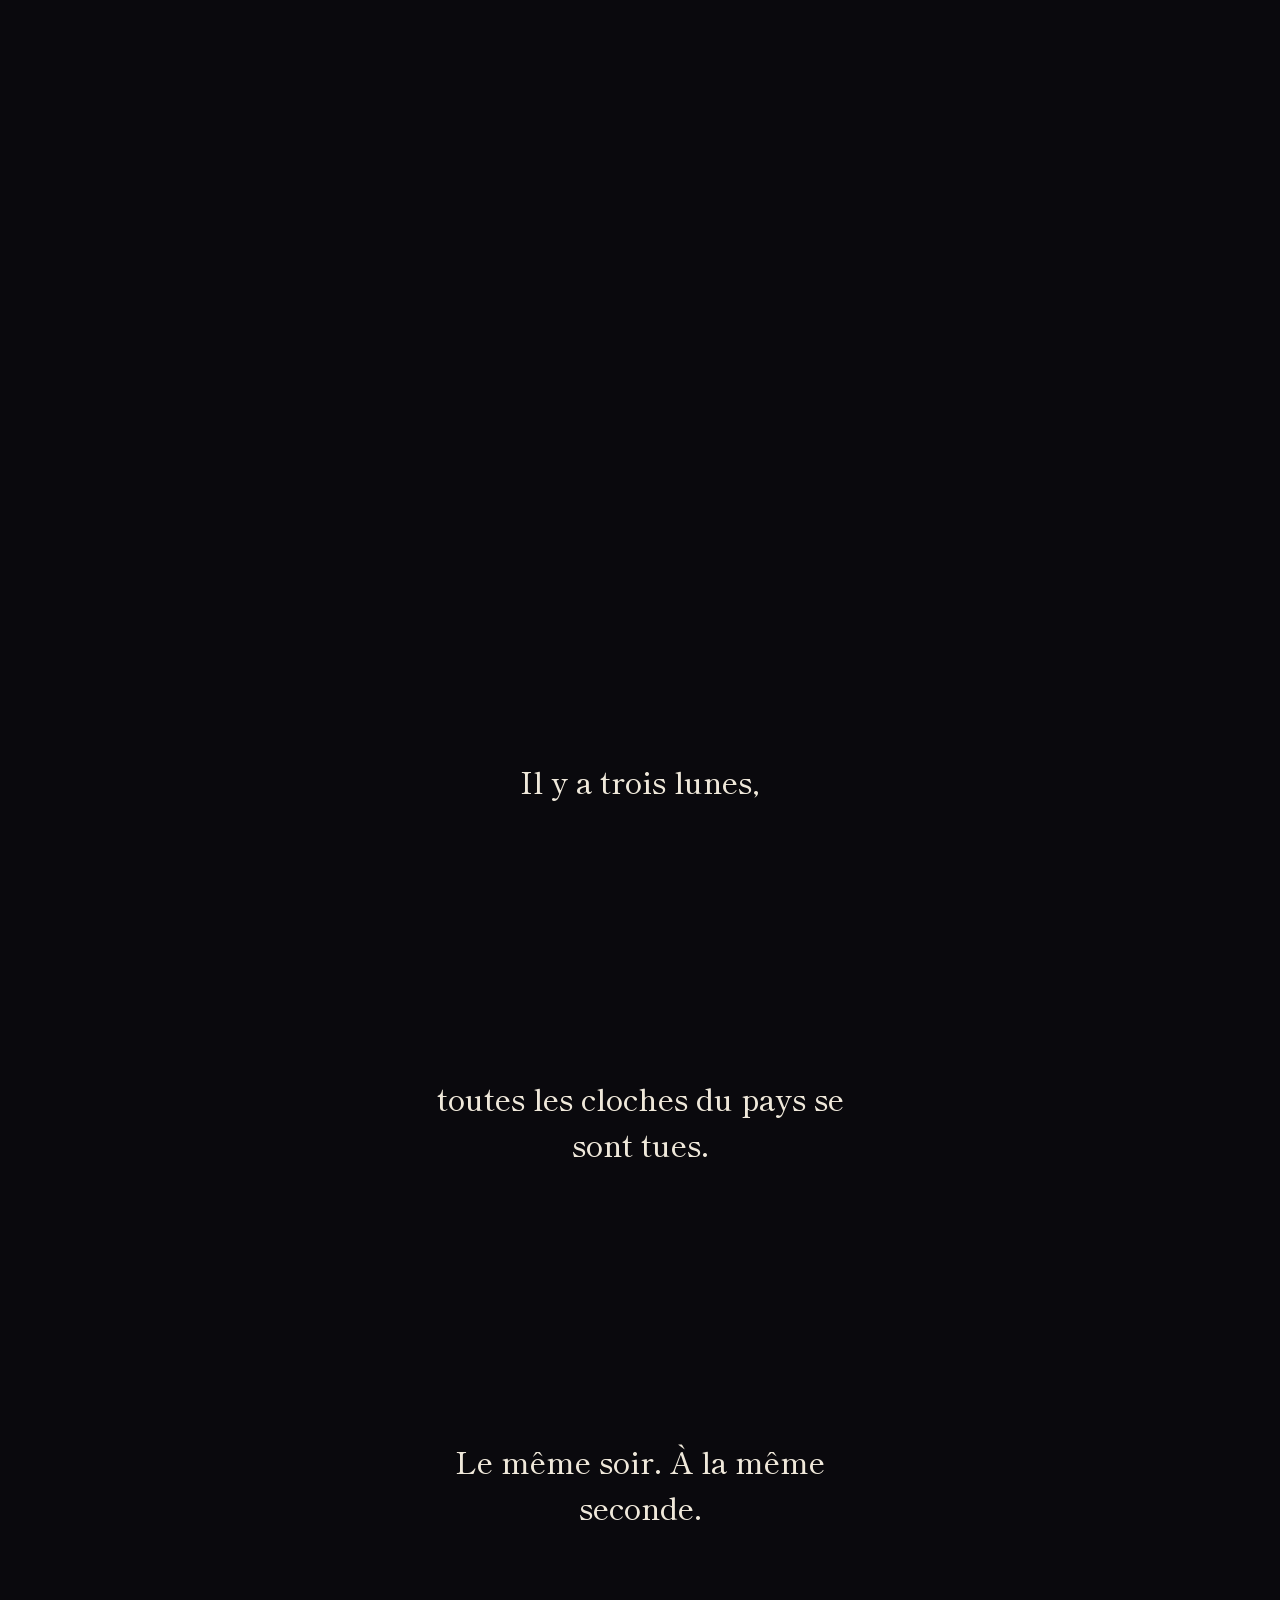
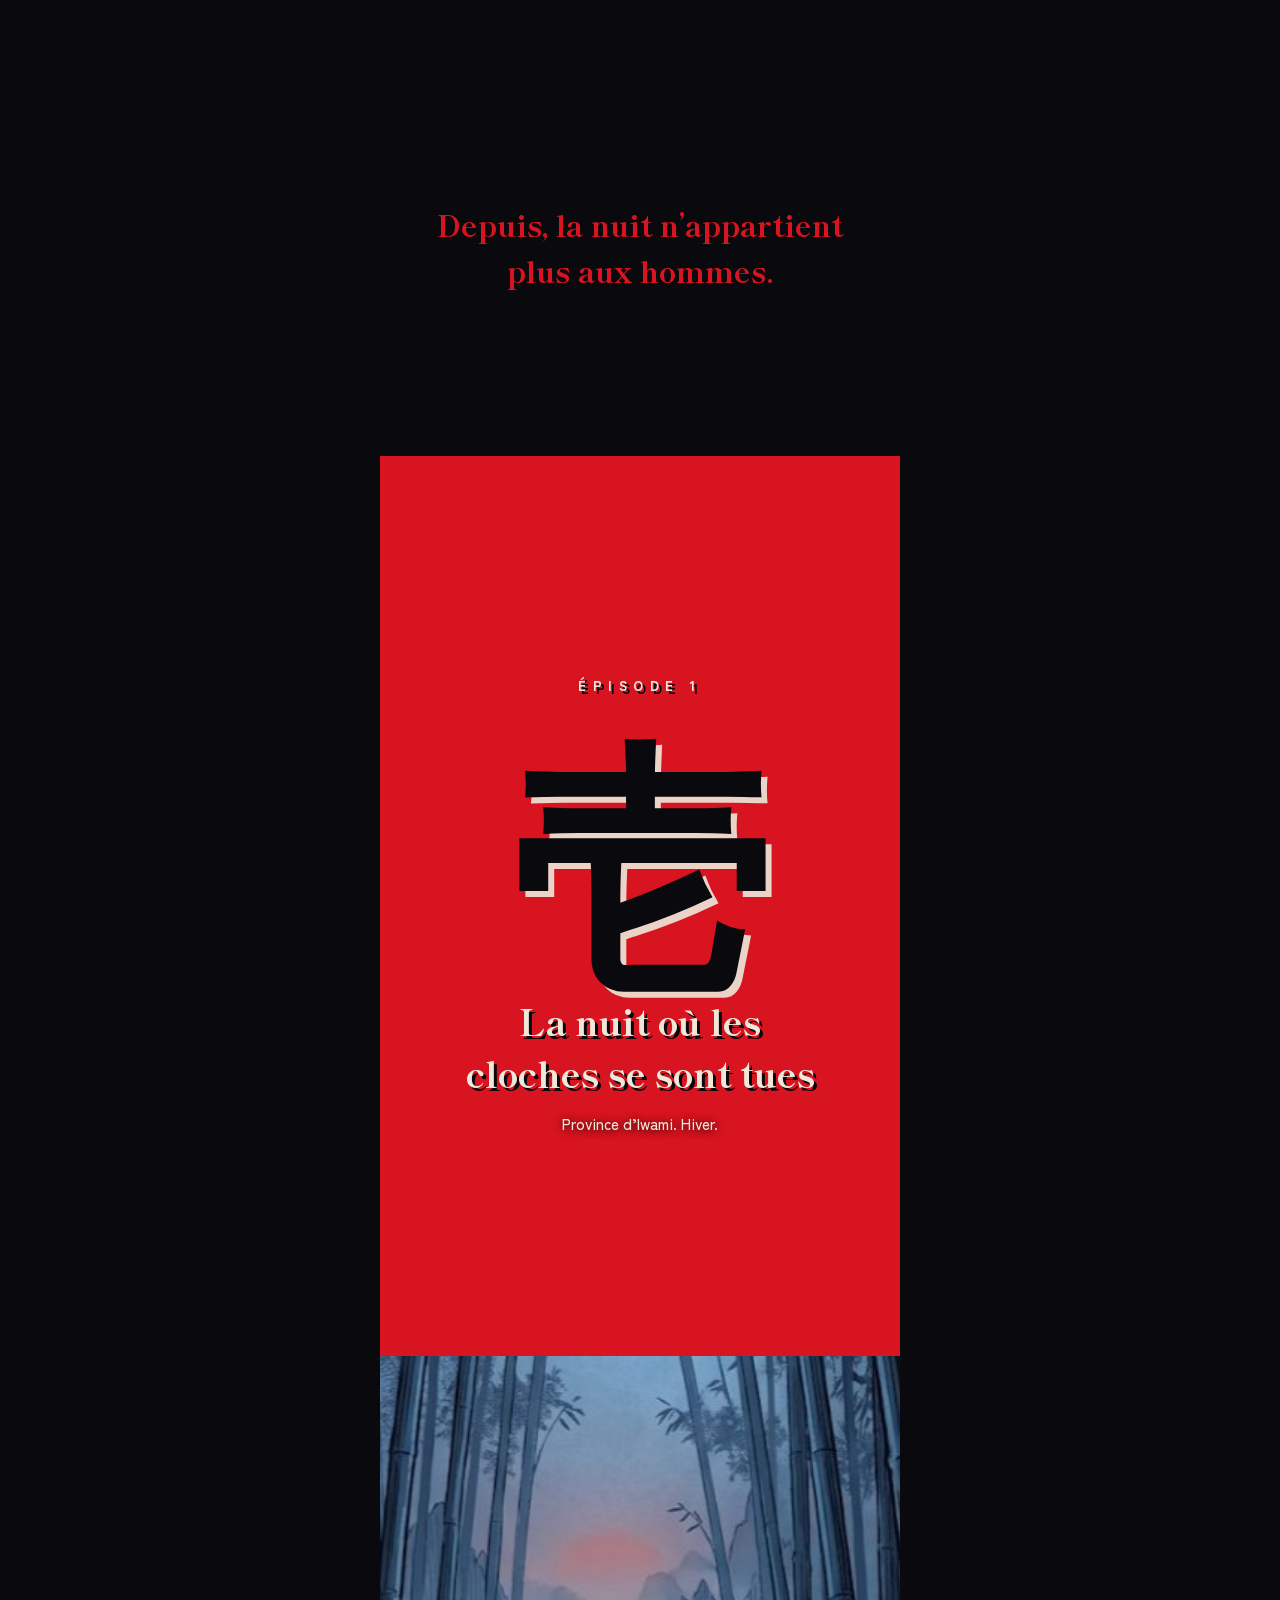
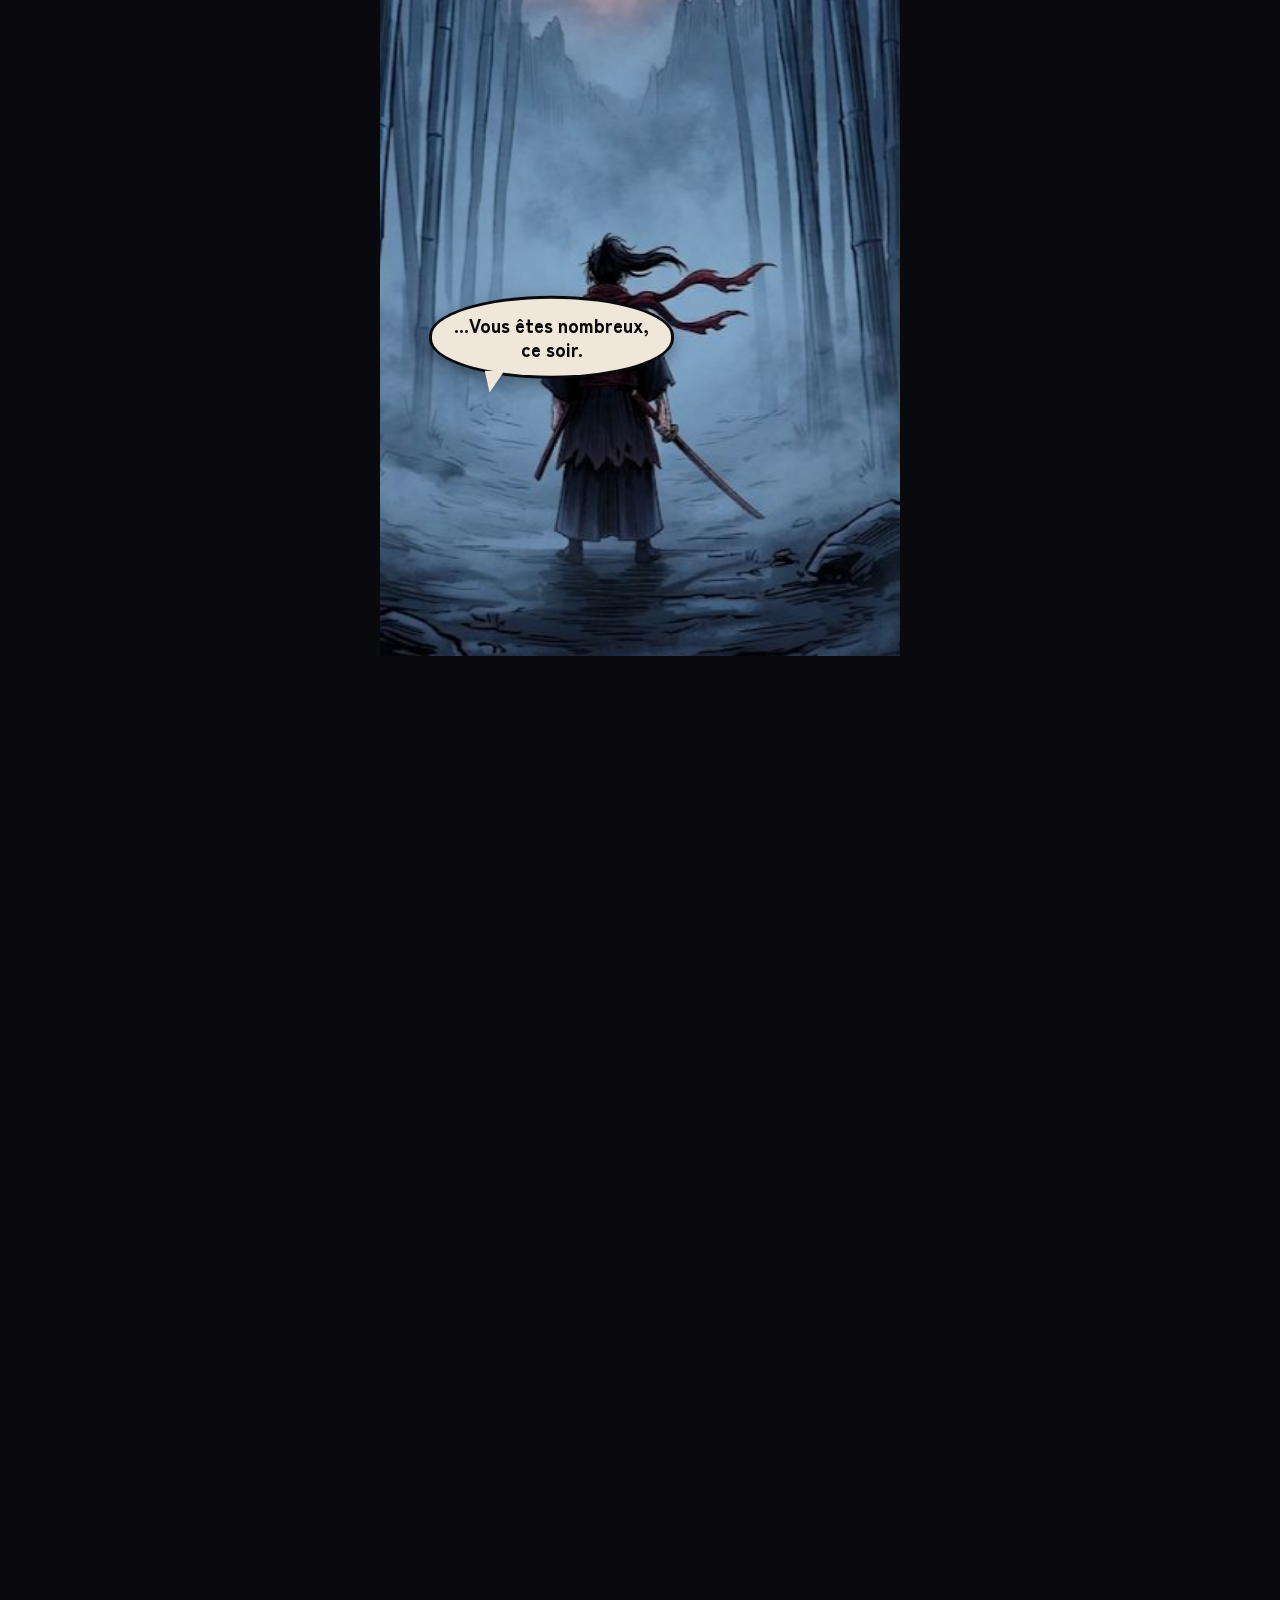
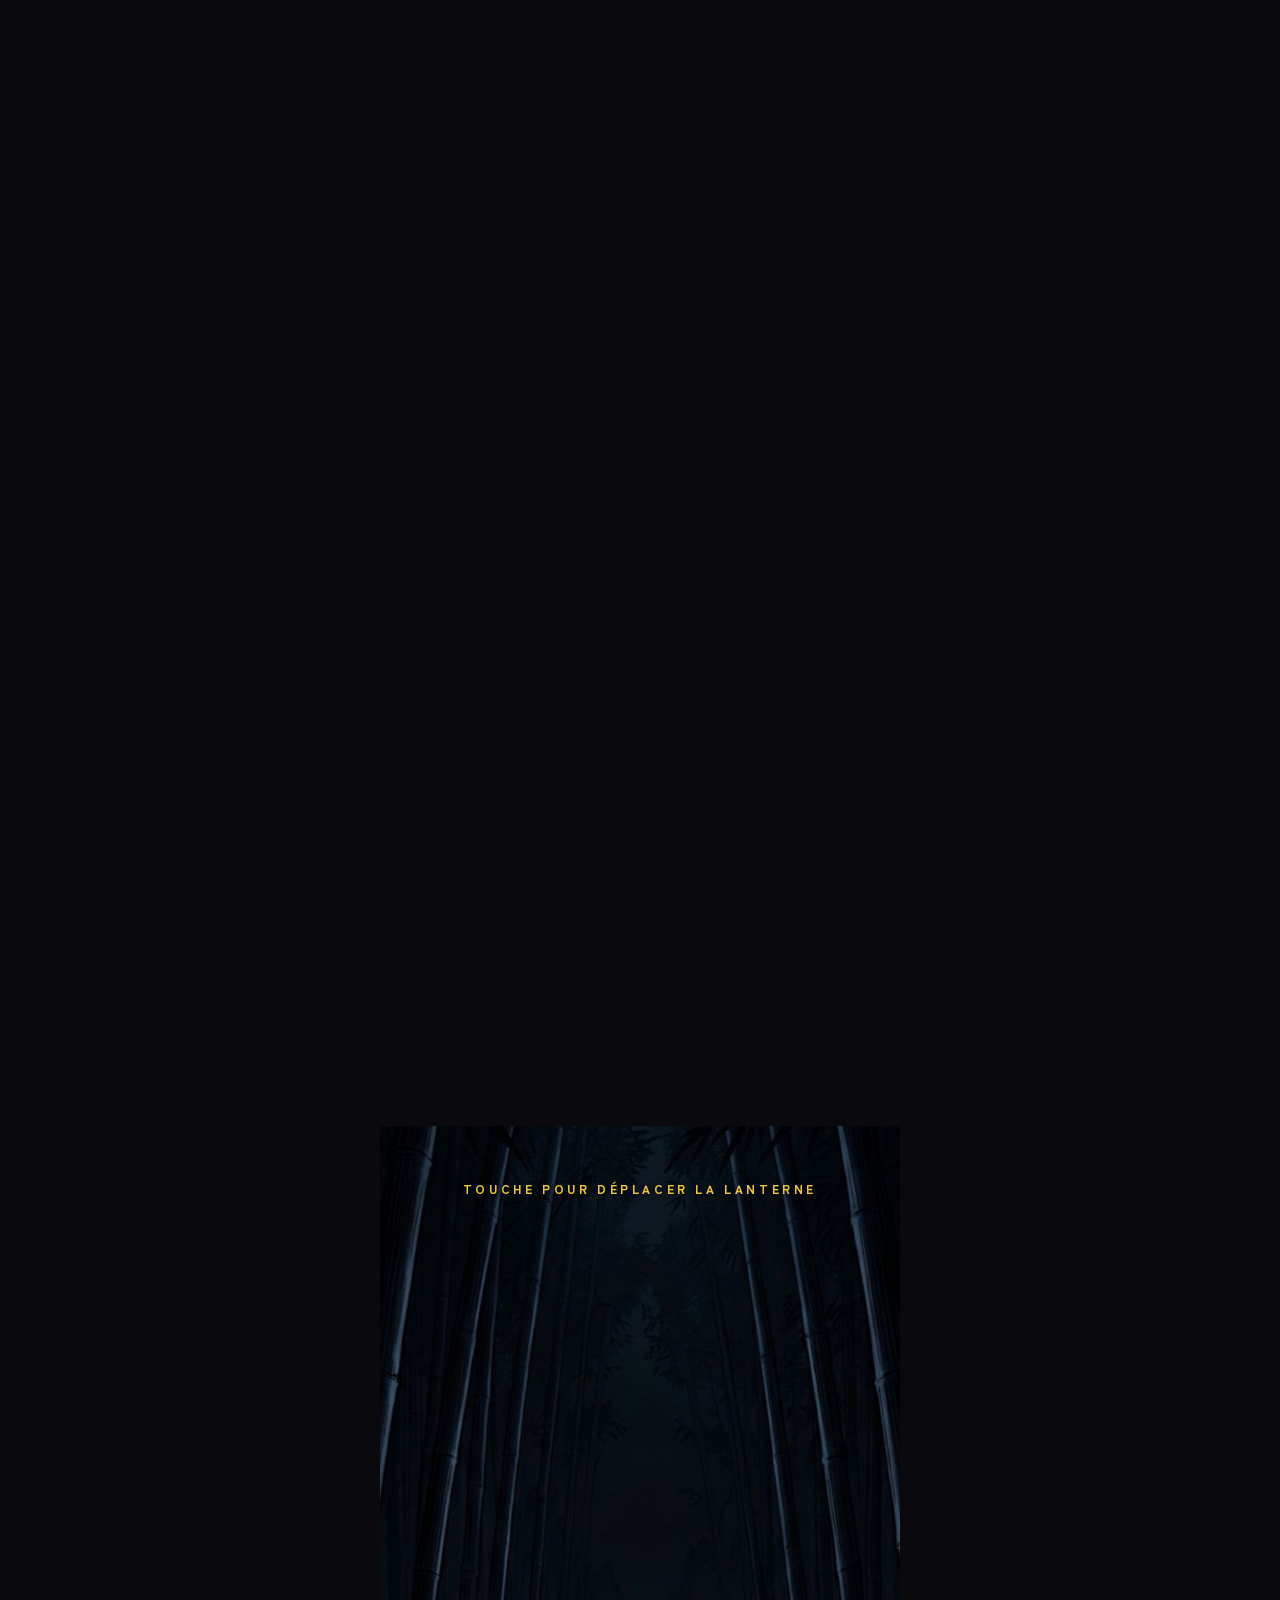
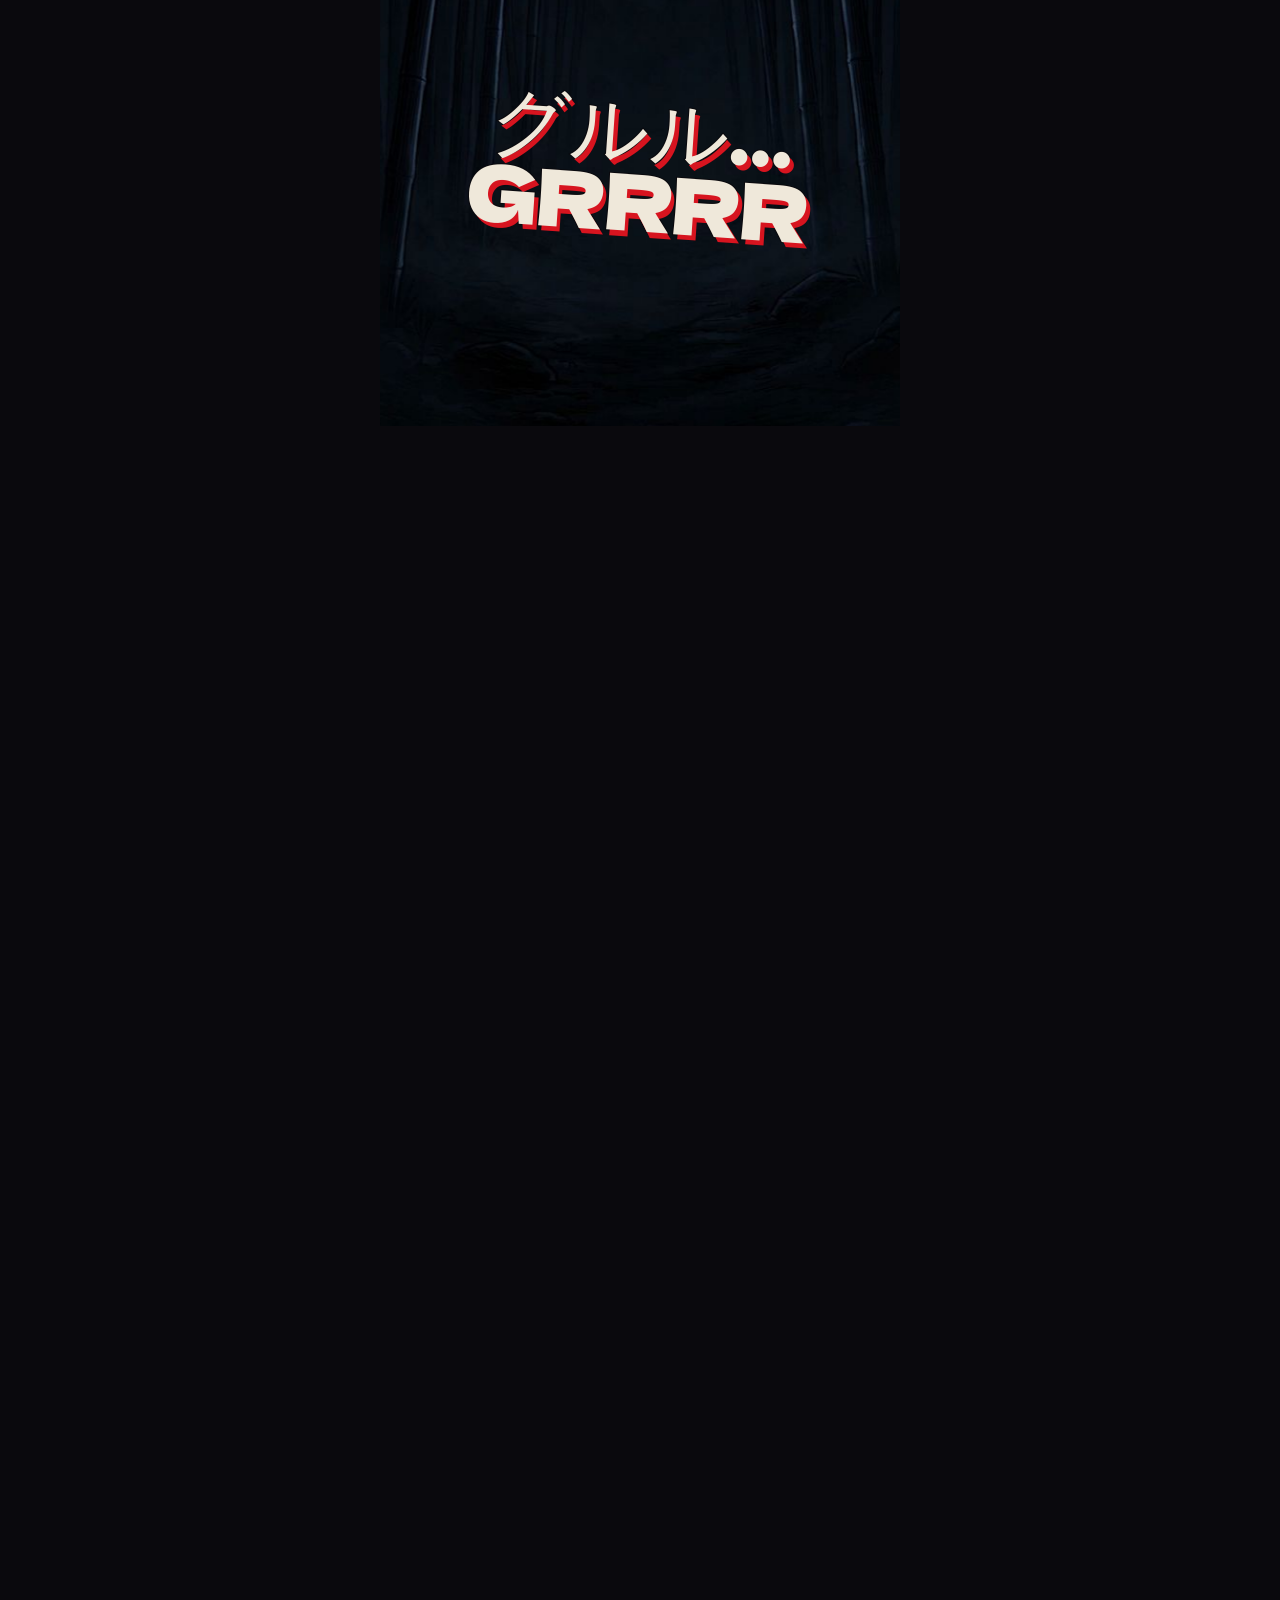
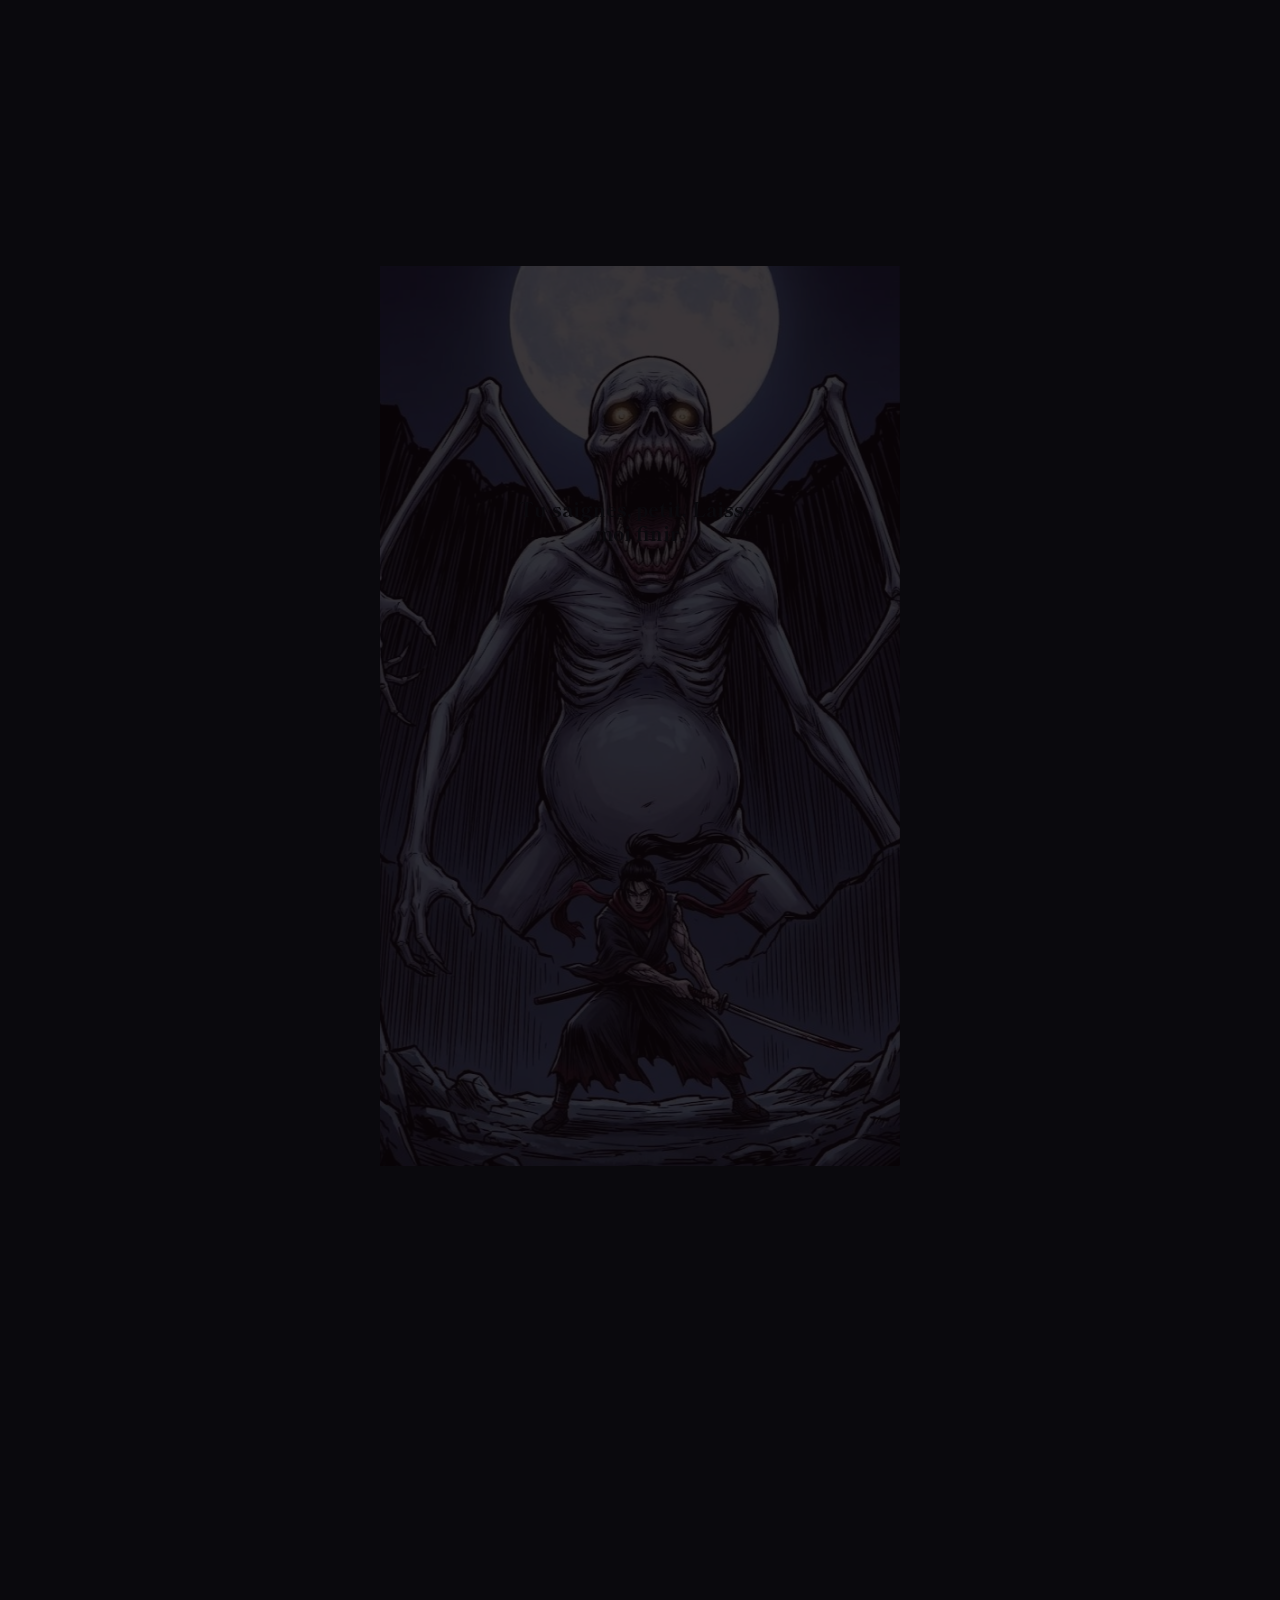
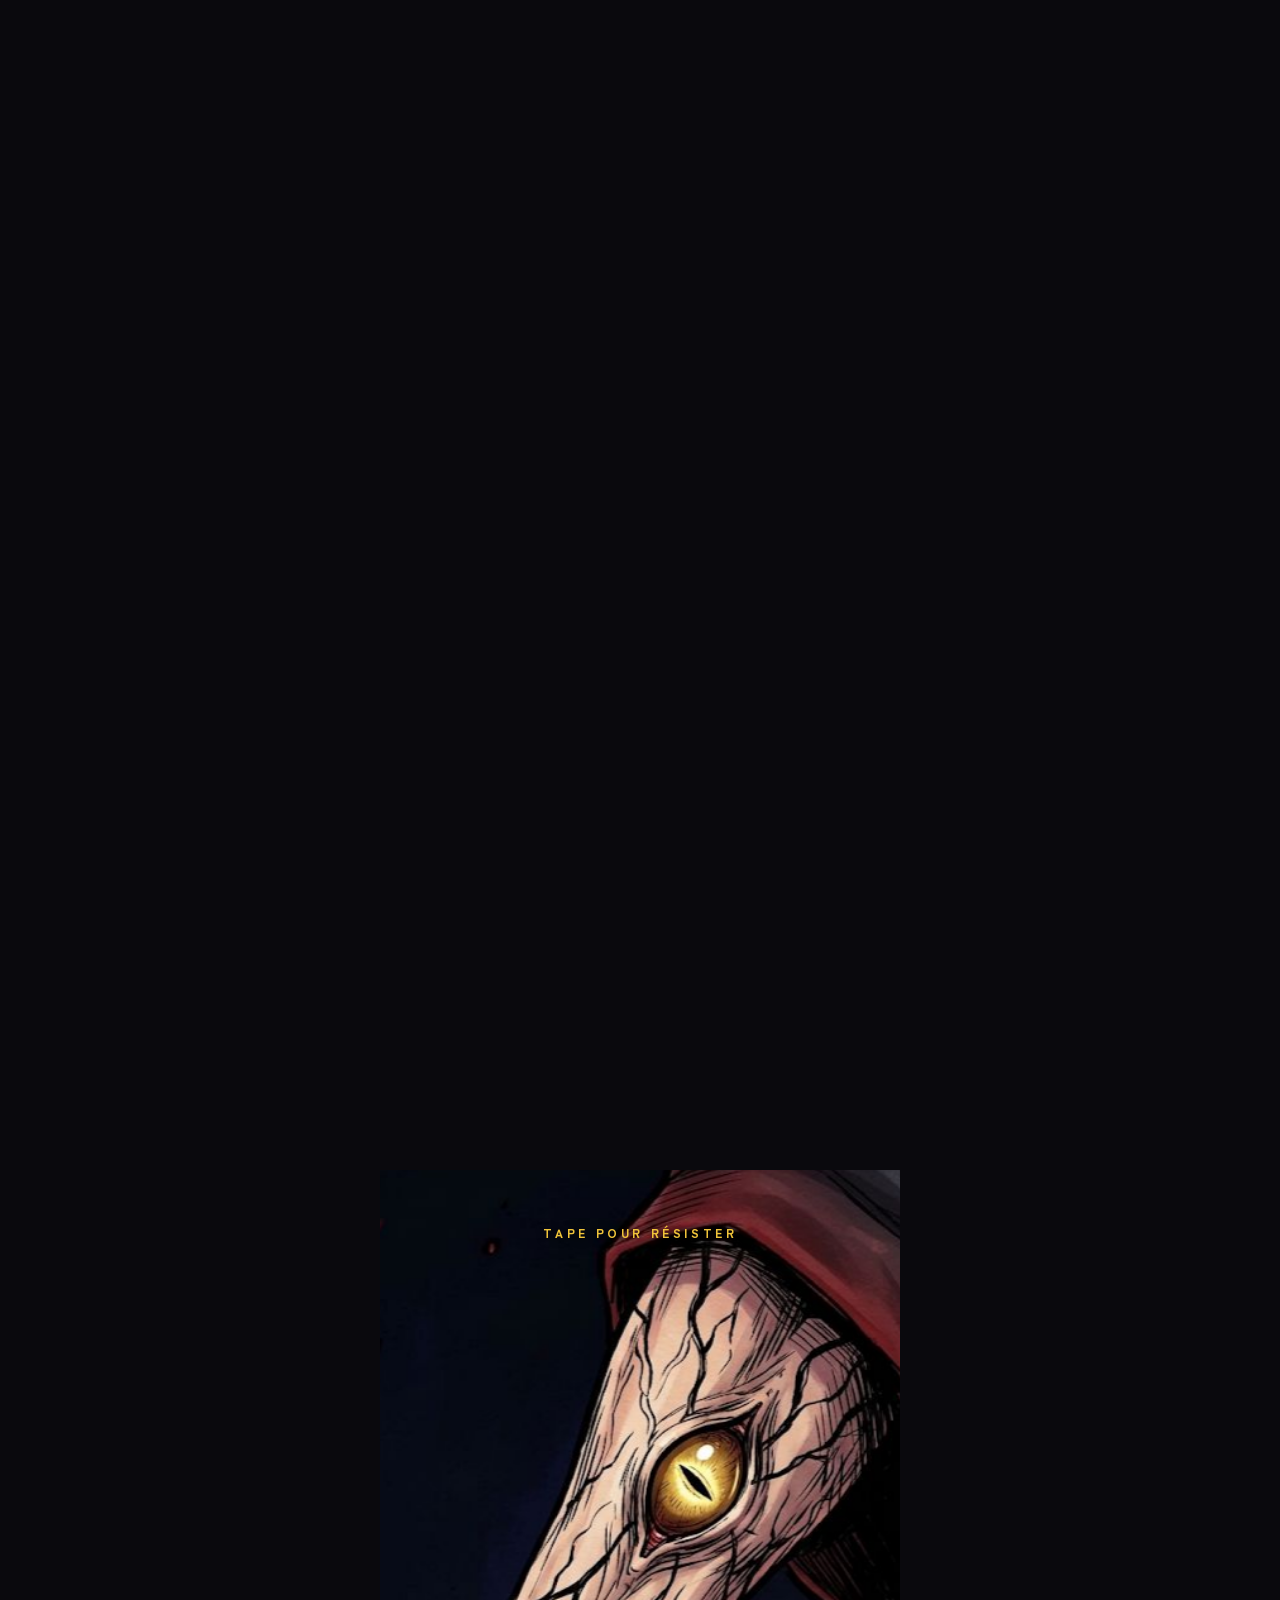
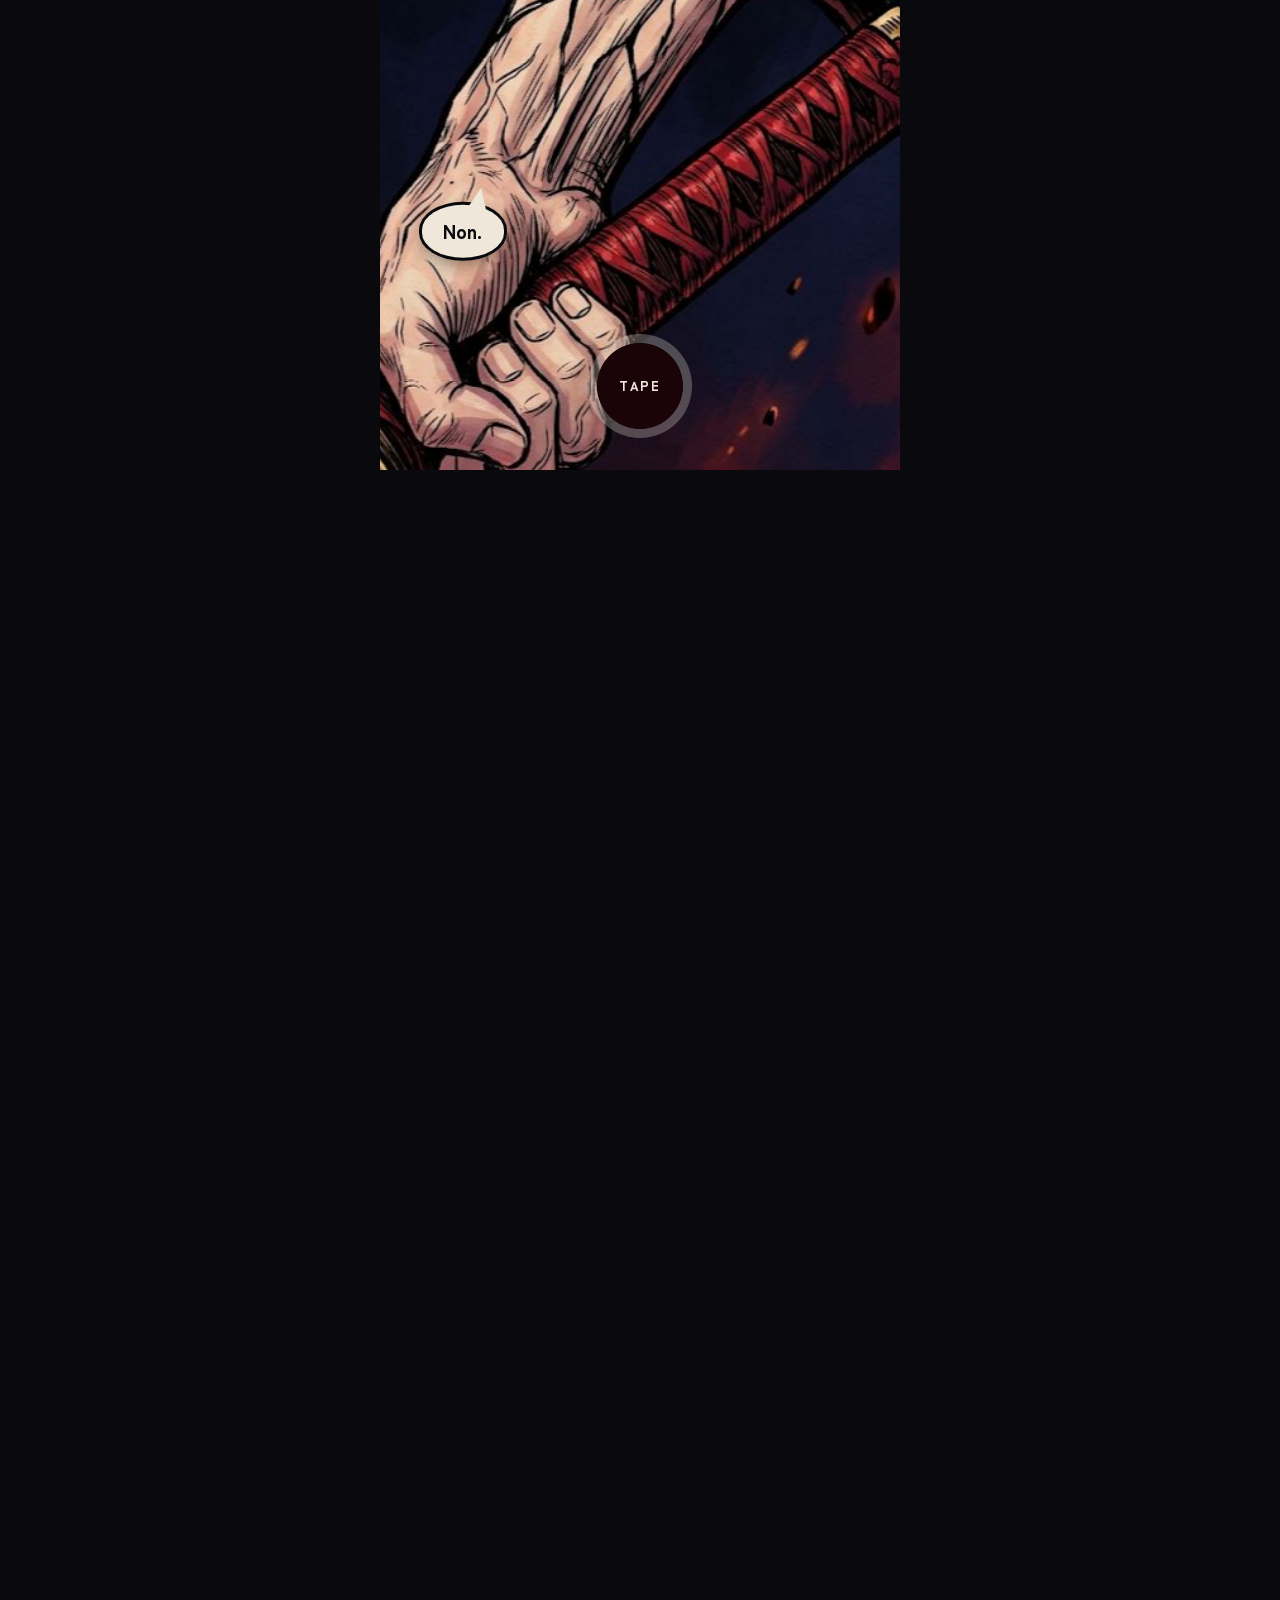
==== commit 392df400: "Démo : panneau de diagnostic du son (?debug=1) Co-Authored-By: Claude Opus 5.5 <noreply@anthropic.co" ====
--- a/index.html
+++ b/index.html
@@ -8,7 +8,7 @@
   <title>Kurosuzu Épisode 1</title>
   <meta name="description" content="Démo du lecteur imanga : Kurosuzu, épisode 1, un webtoon qui se lit en faisant défiler.">
   <style>html,body{color:#f2ede4;background:#0a090d;margin:0}body{-webkit-text-size-adjust:100%;font-family:system-ui,-apple-system,Segoe UI,Roboto,sans-serif}.fallback{max-width:520px;margin:0 auto;padding:48px 16px;line-height:1.5}</style>
-  <script type="module" crossorigin src="./assets/index-BNr39Y6Z.js"></script>
+  <script type="module" crossorigin src="./assets/index-CxiKNeVB.js"></script>
   <link rel="stylesheet" crossorigin href="./assets/index-DxeWaYSD.css">
 </head>
 <body>
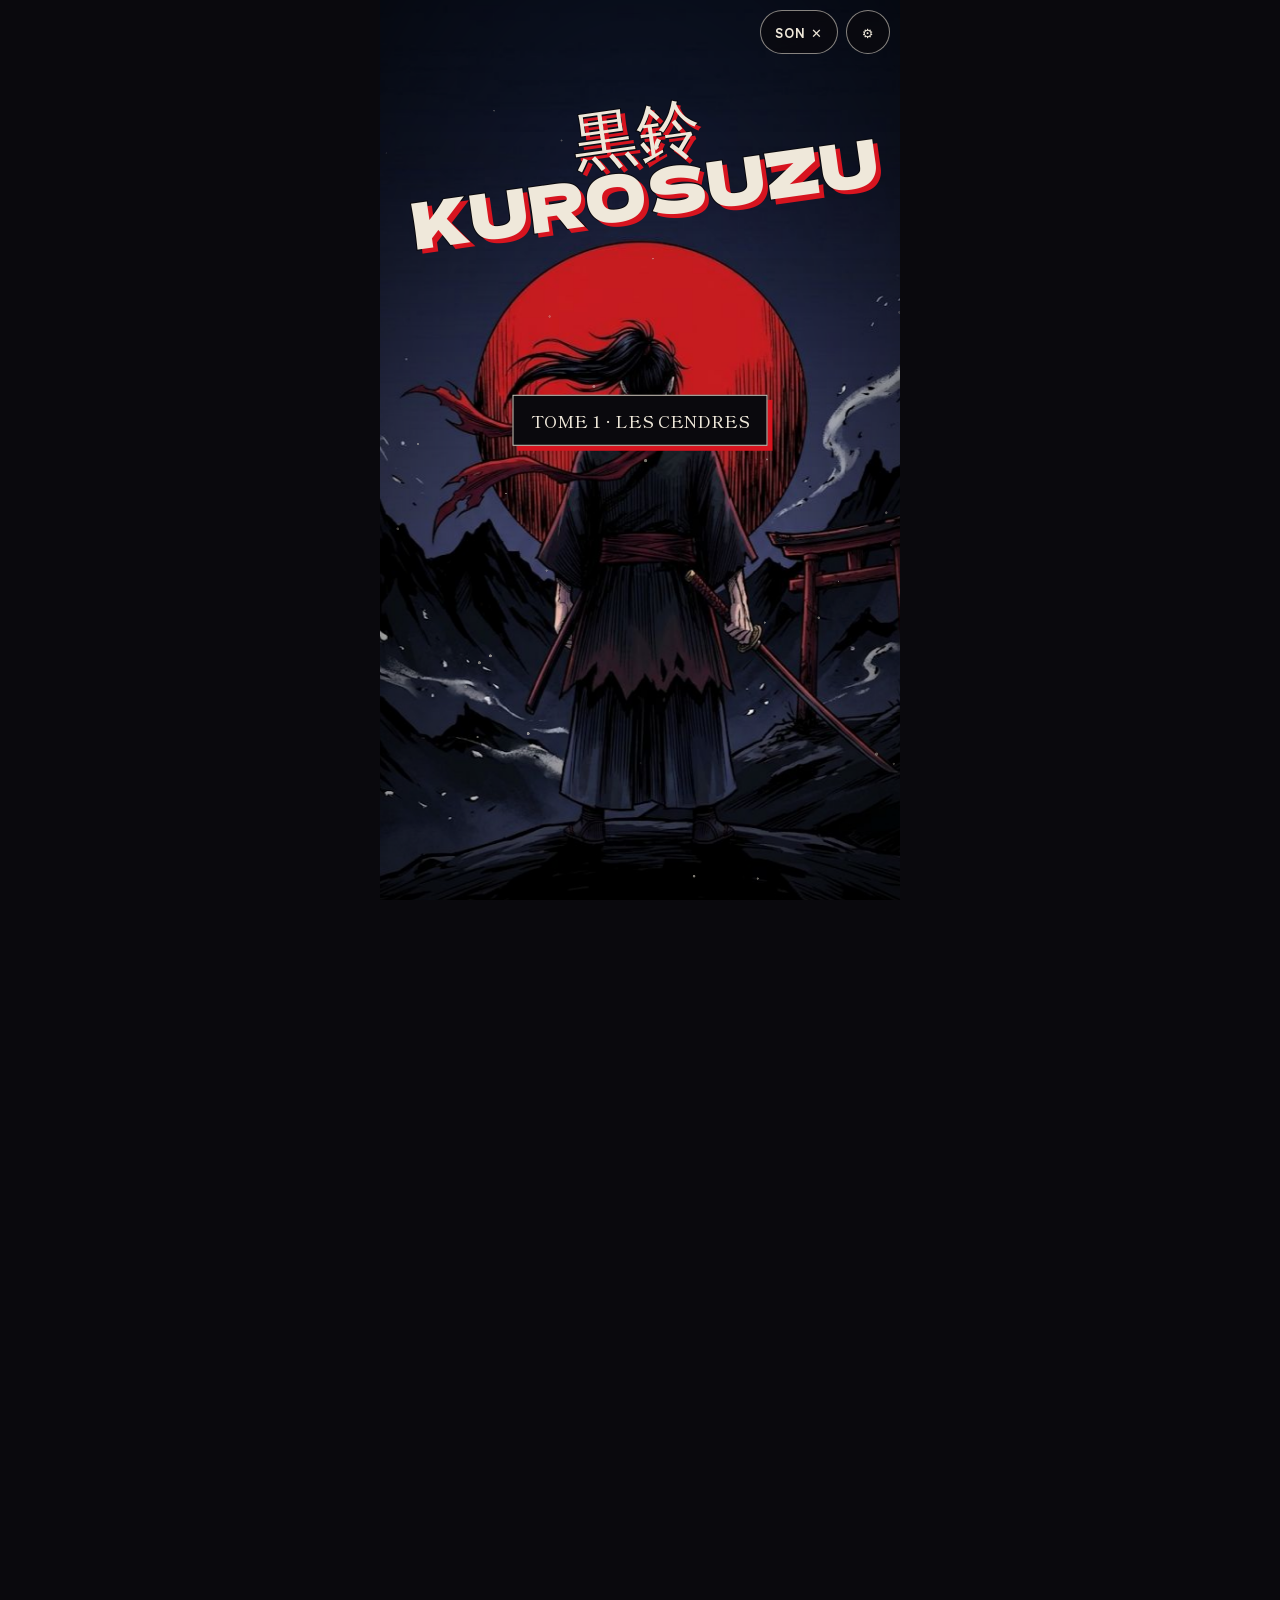
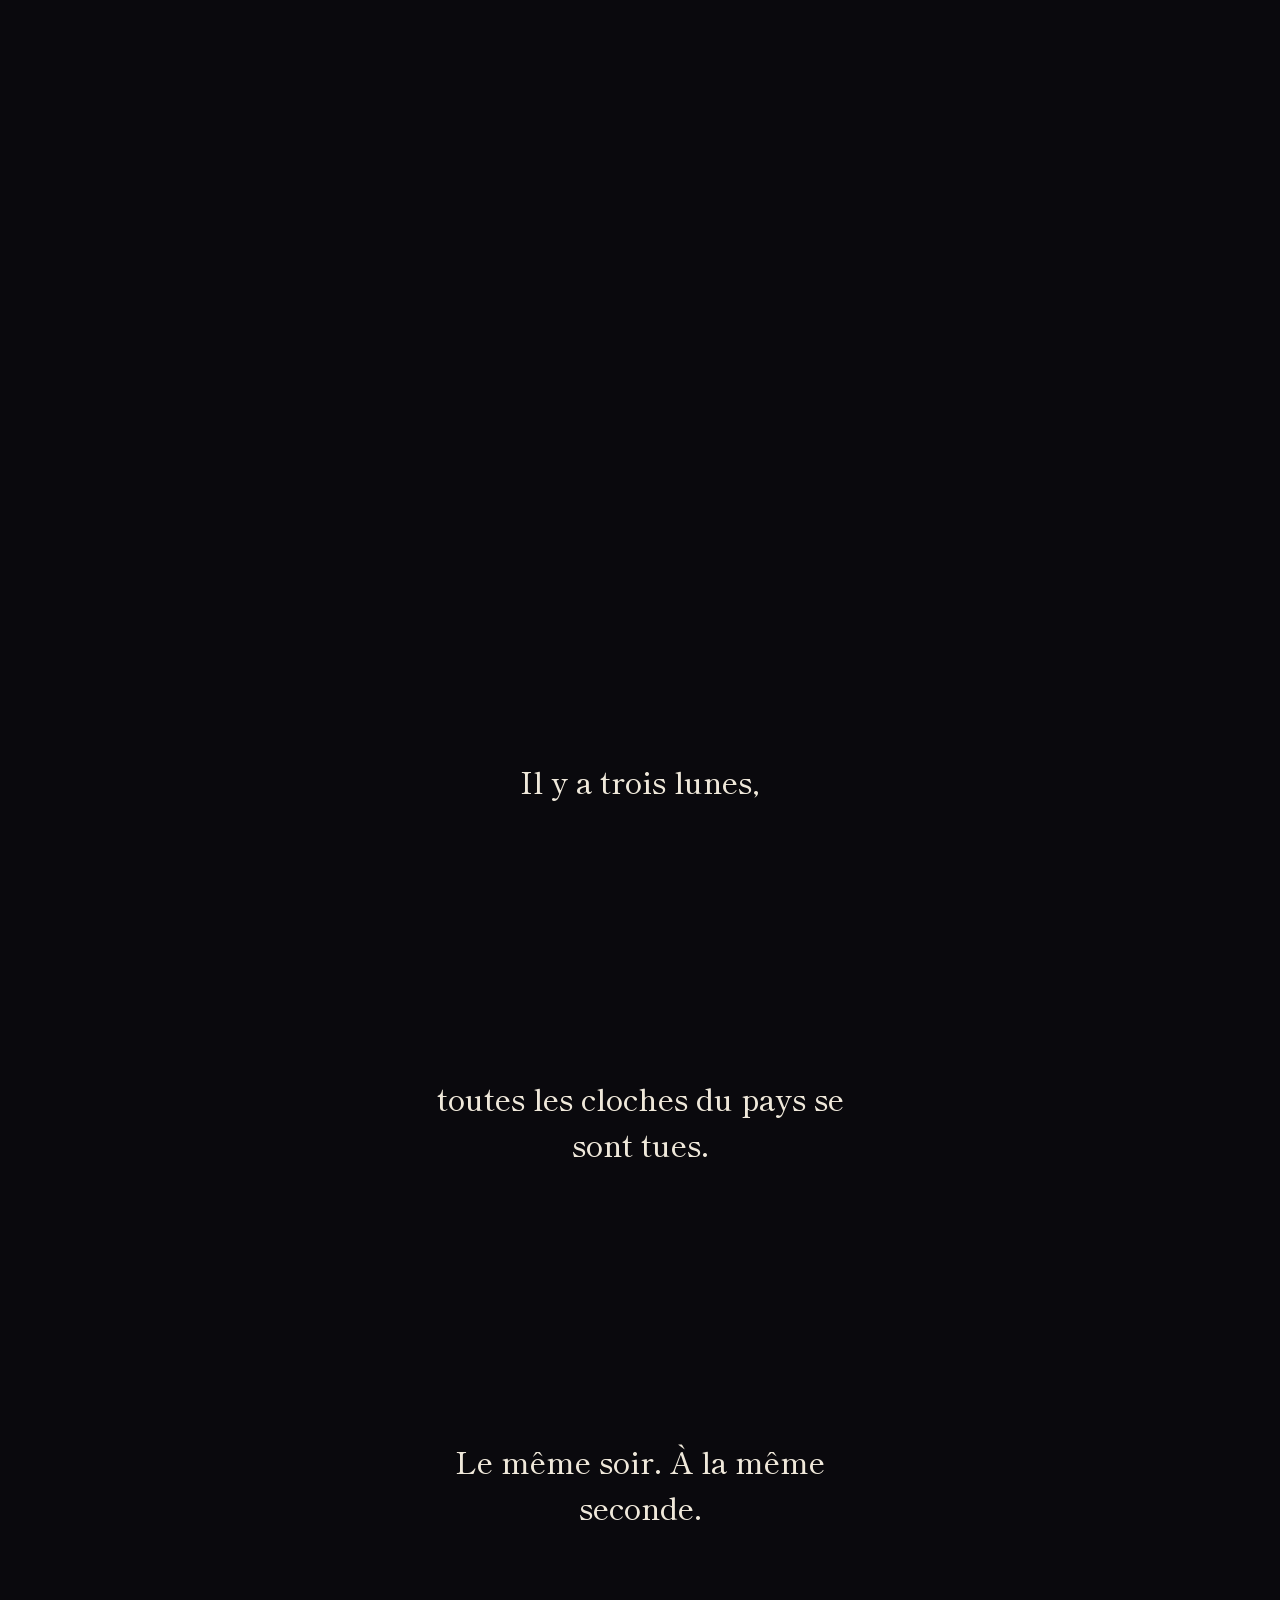
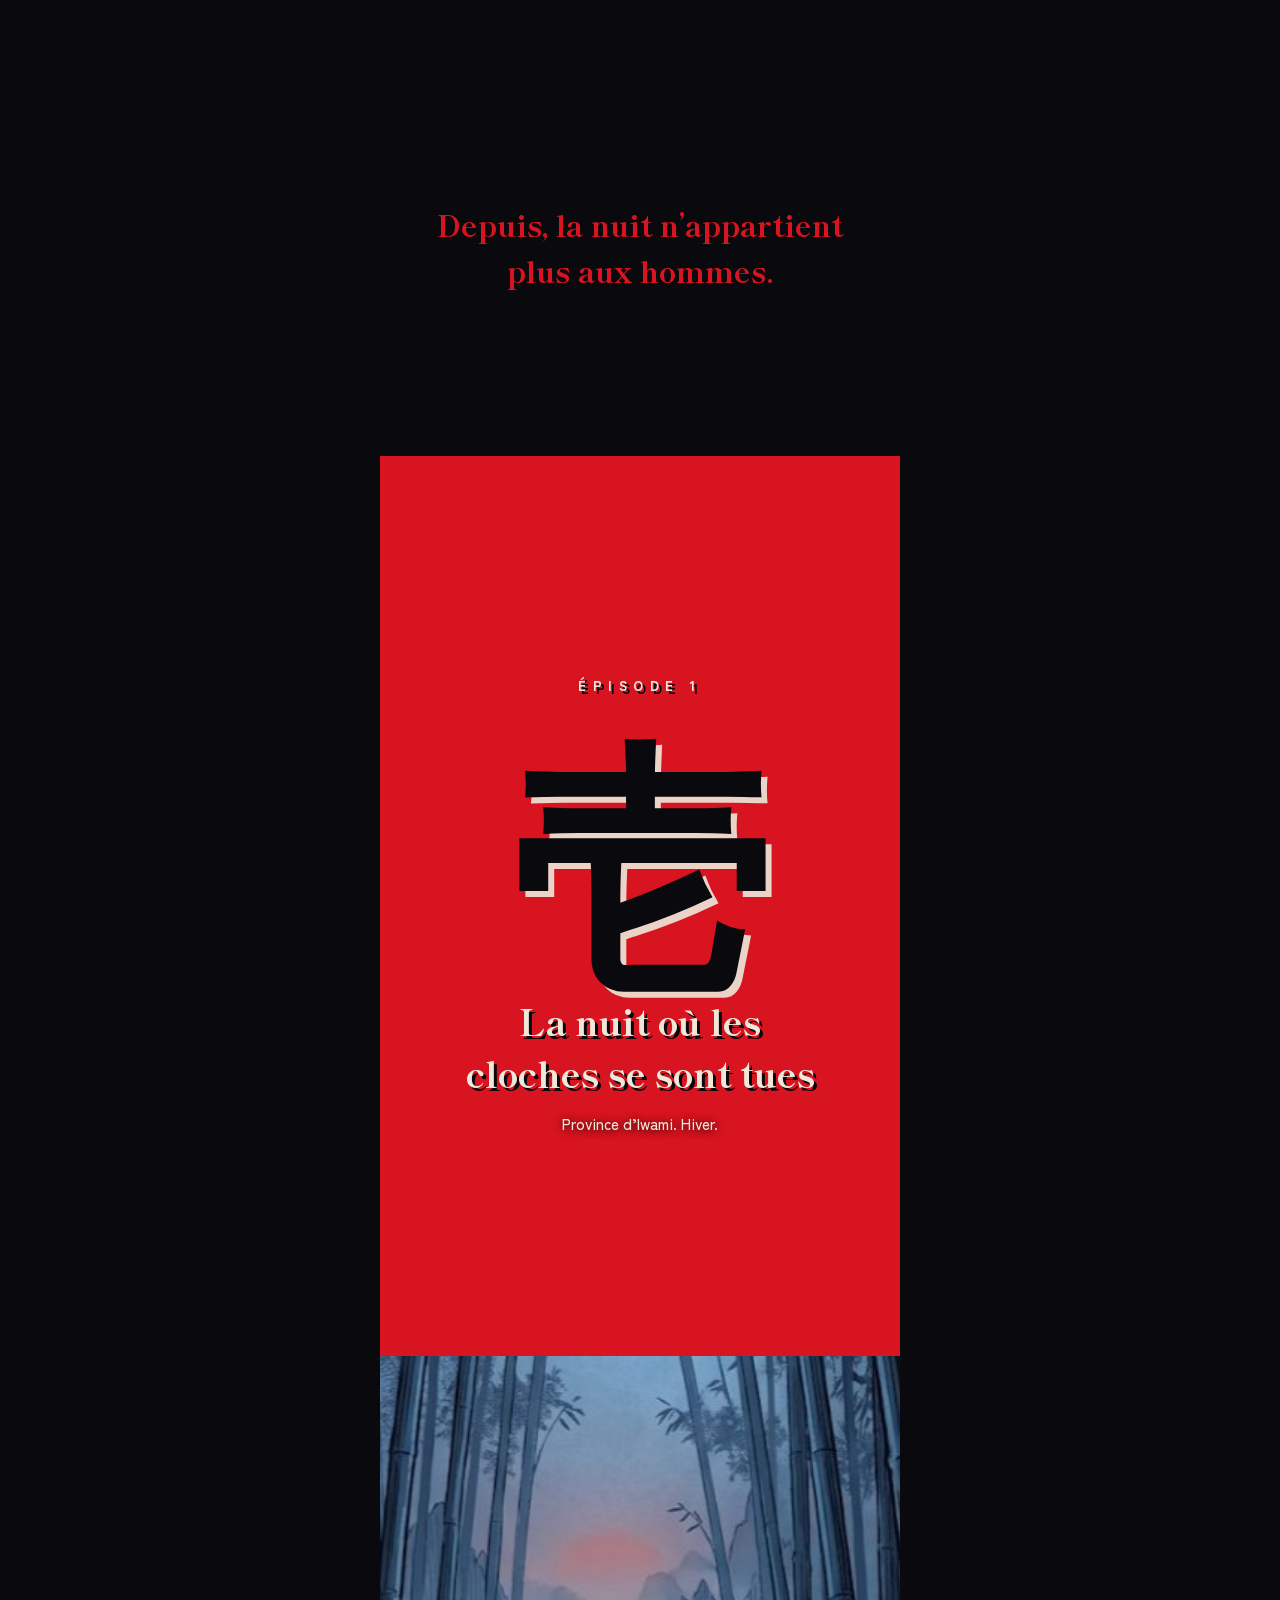
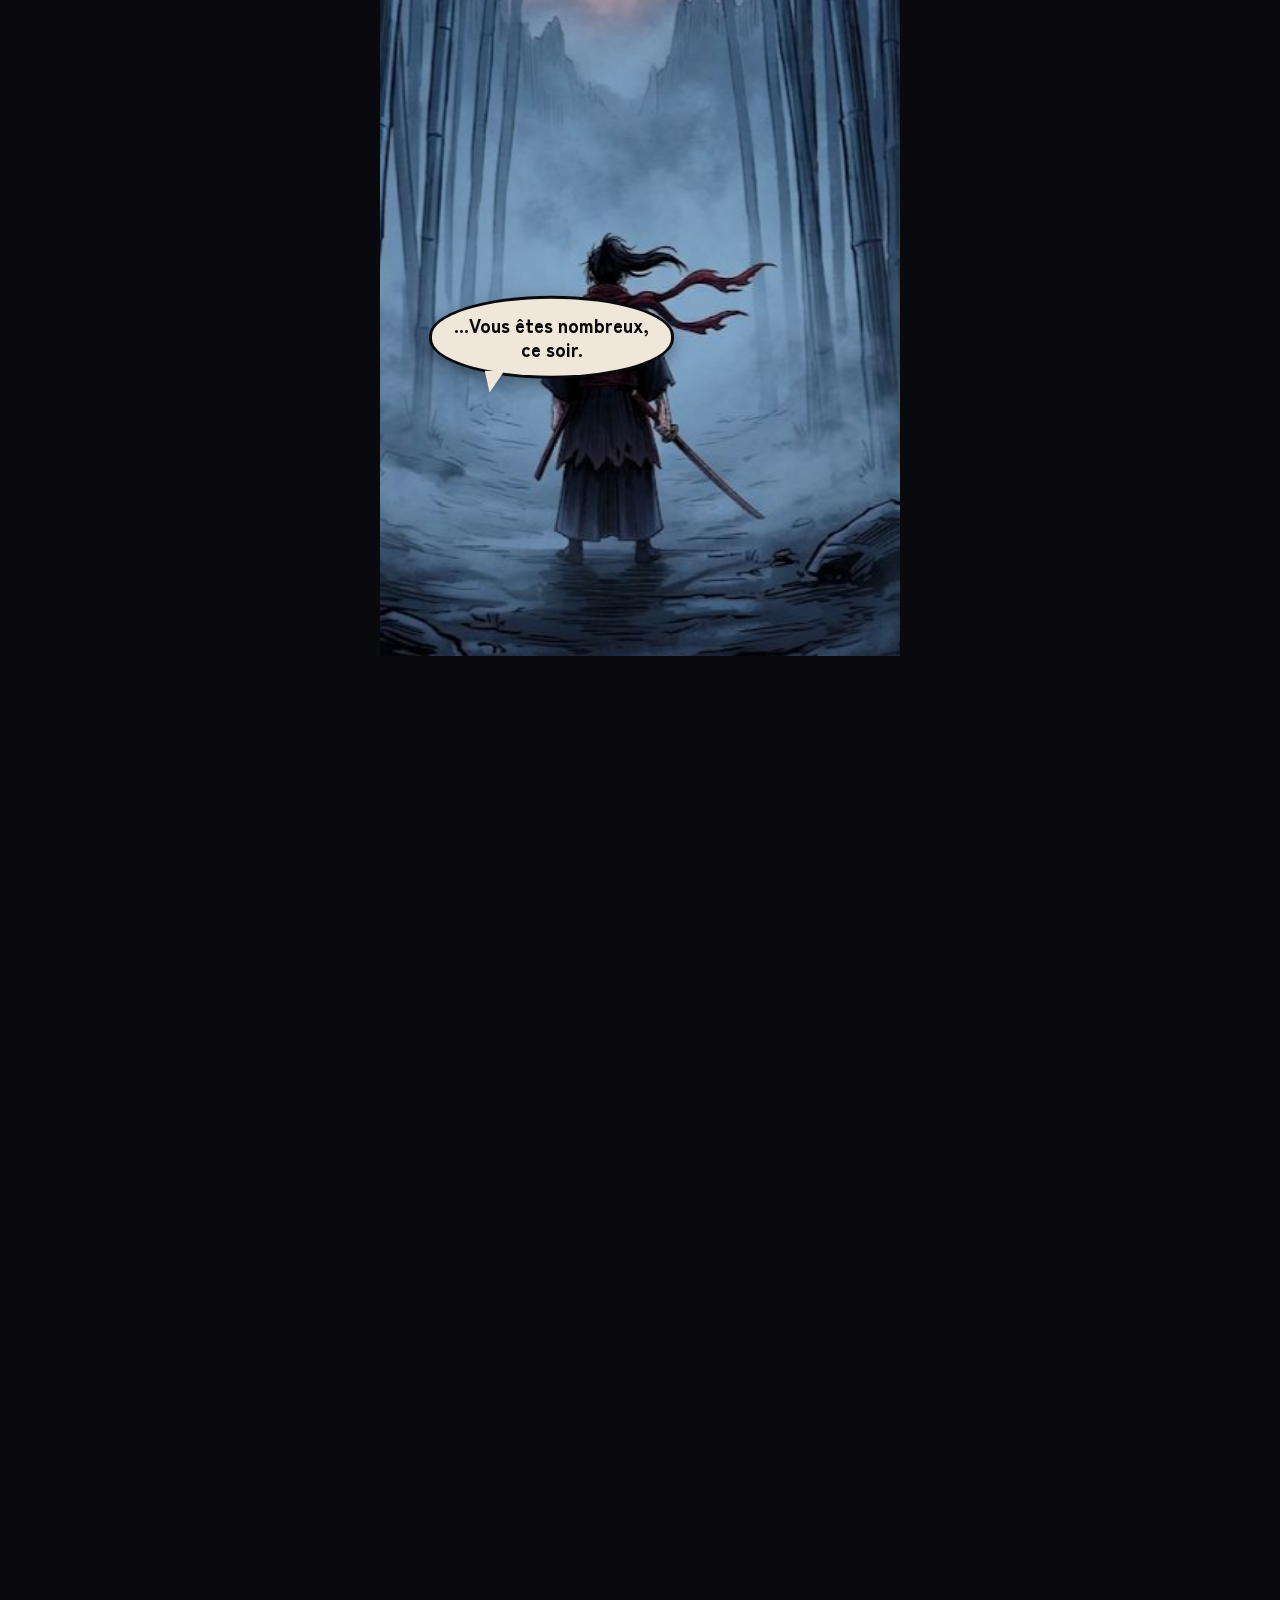
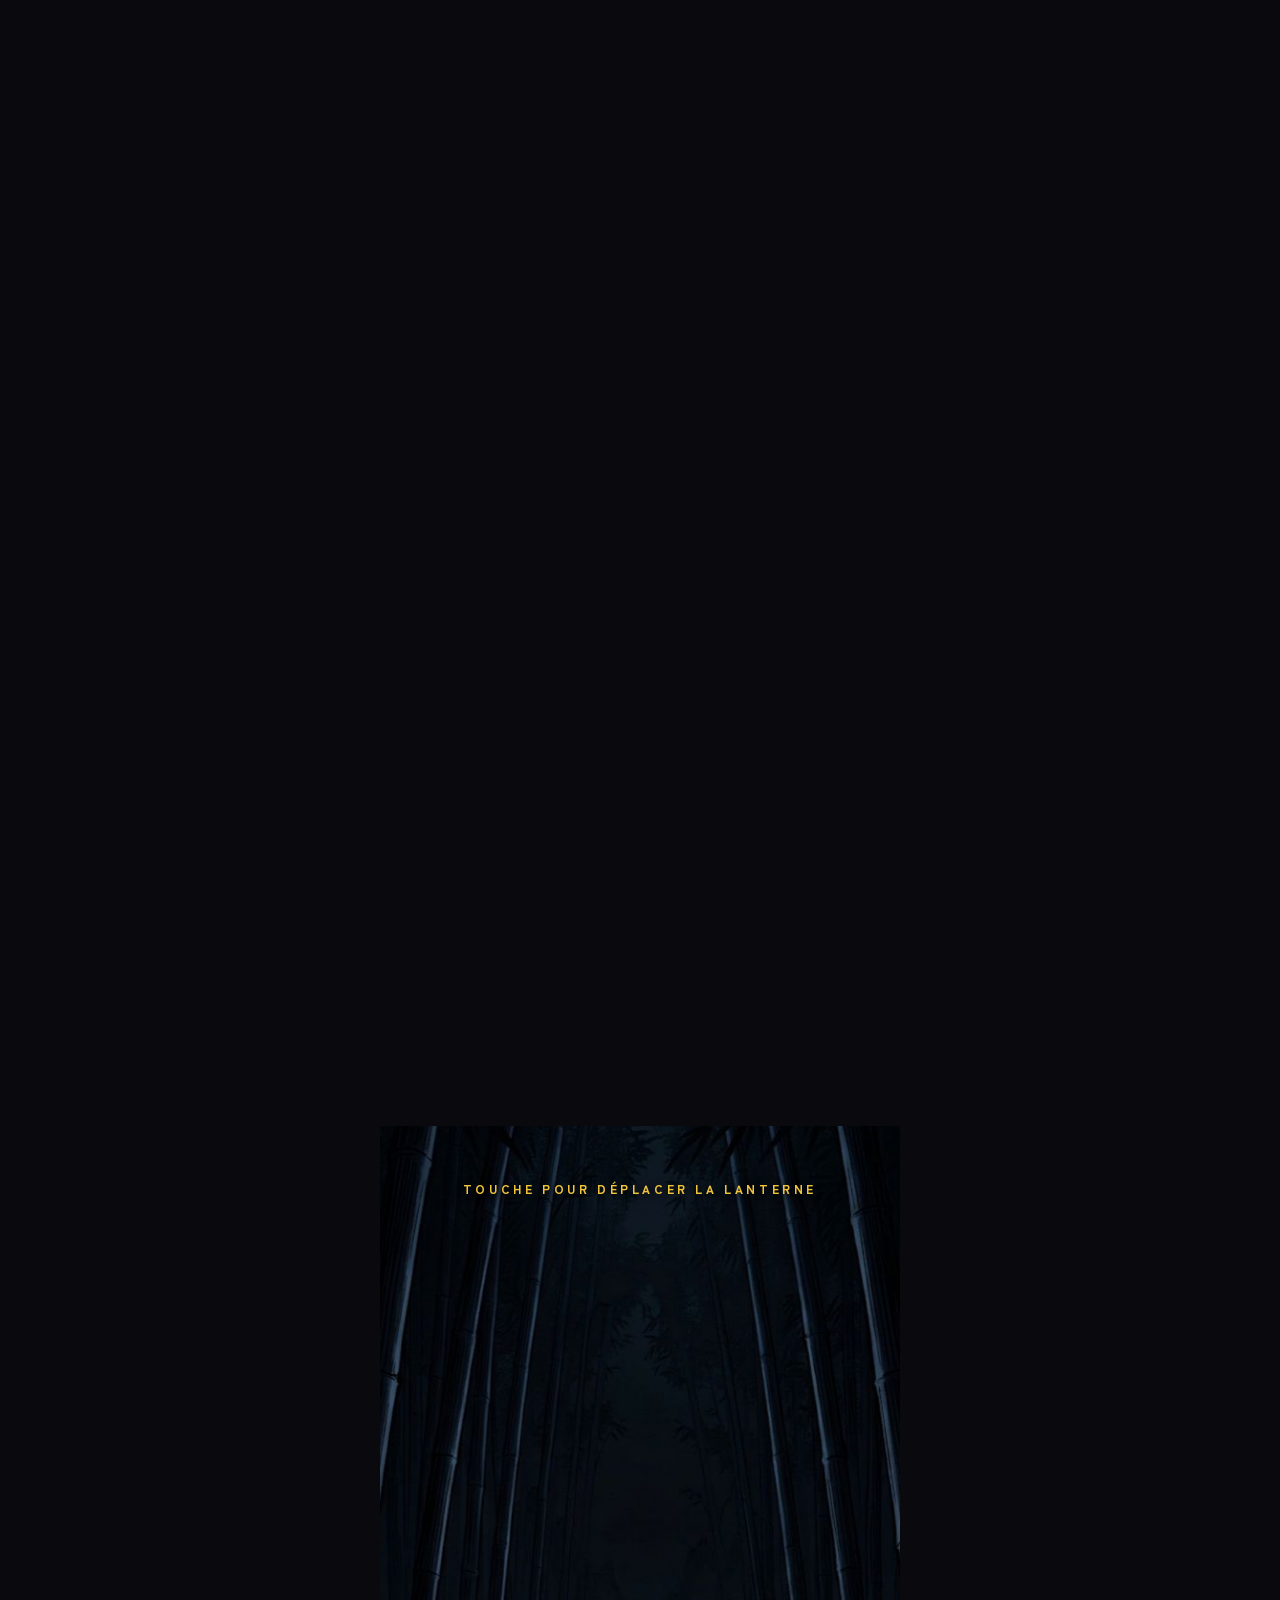
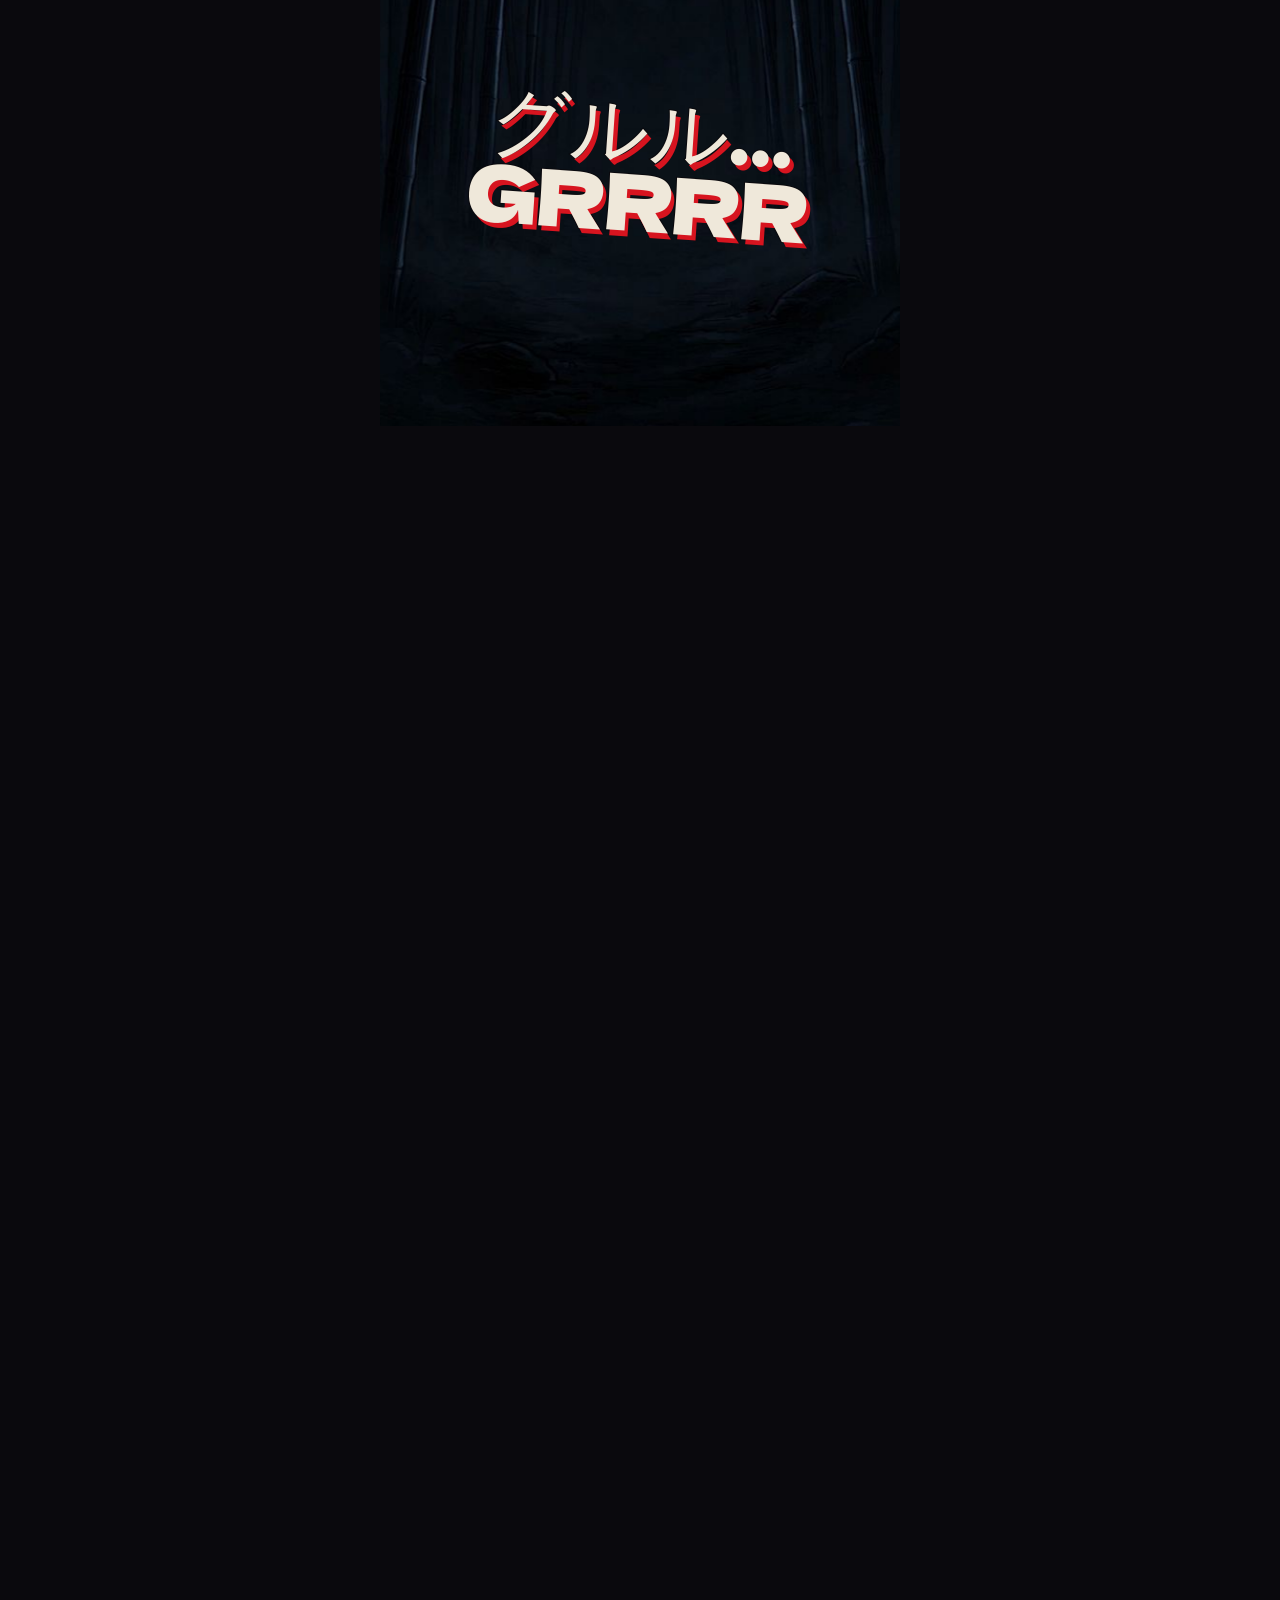
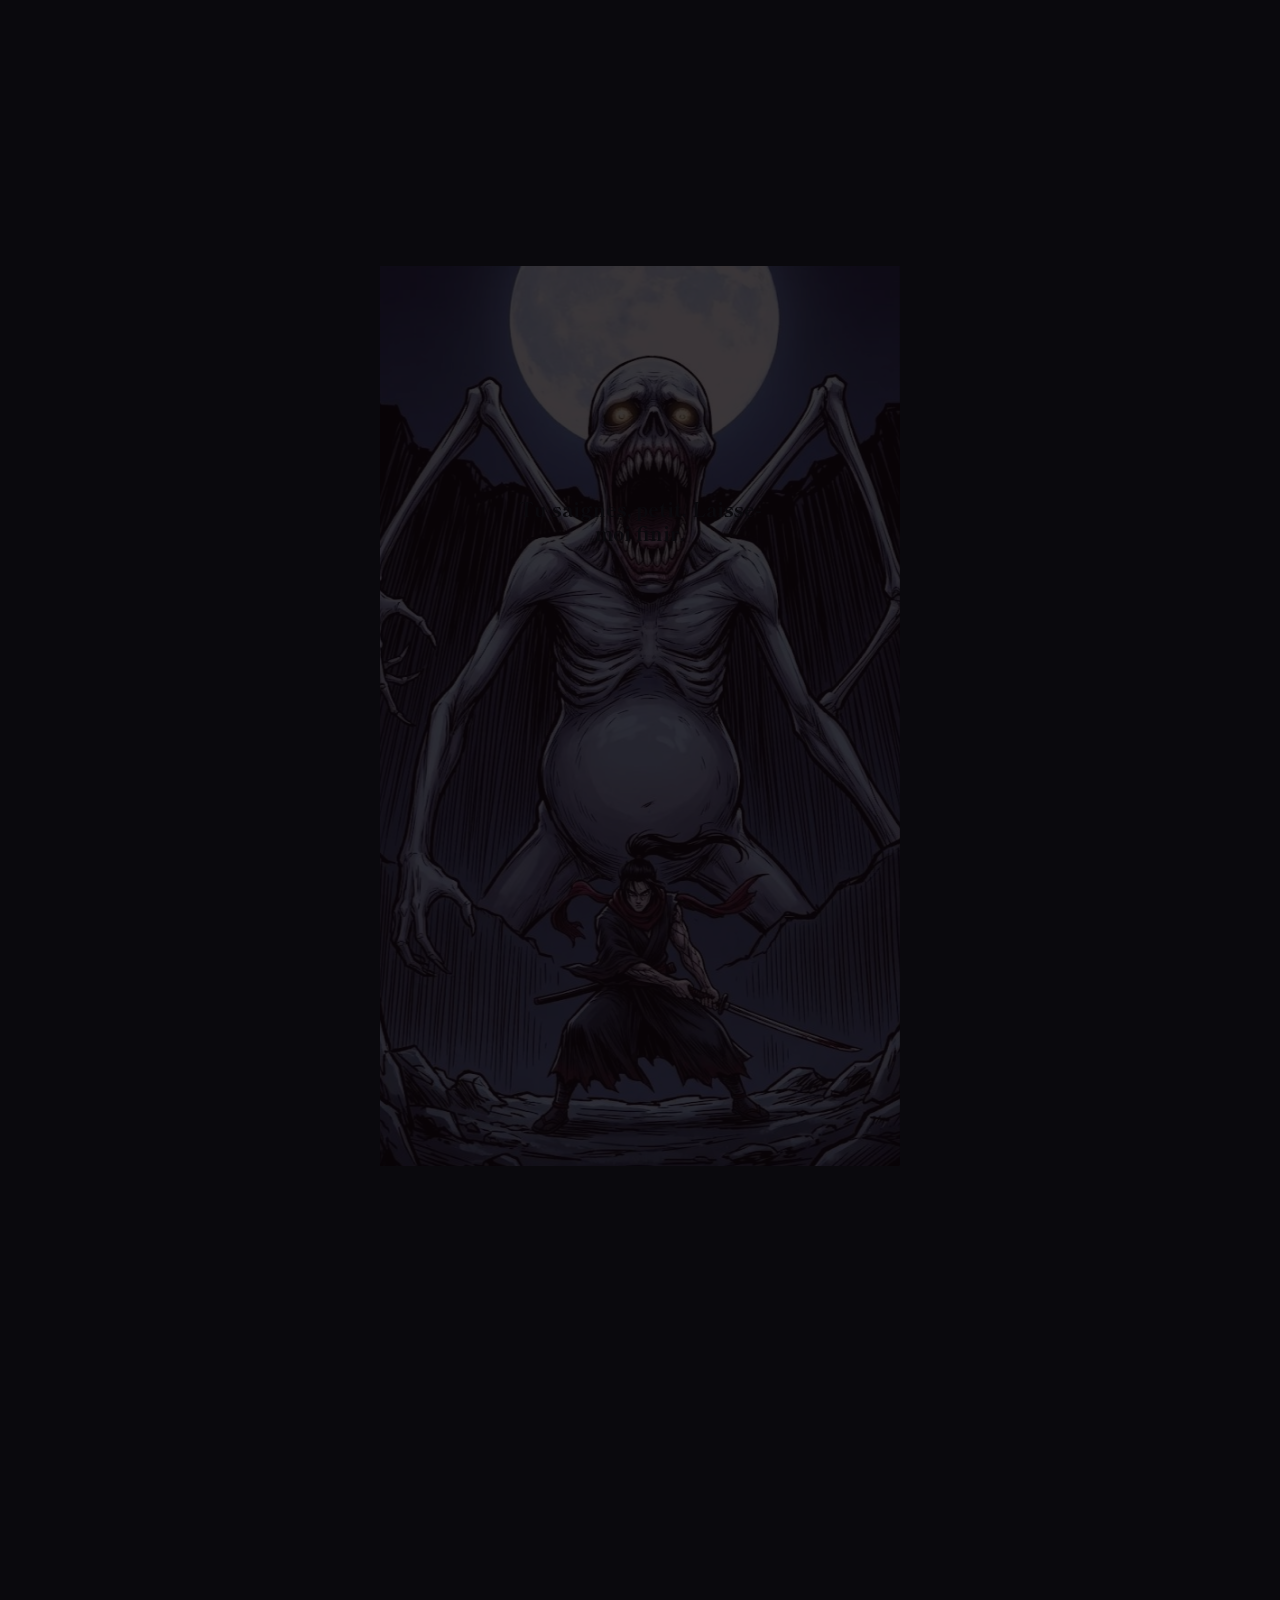
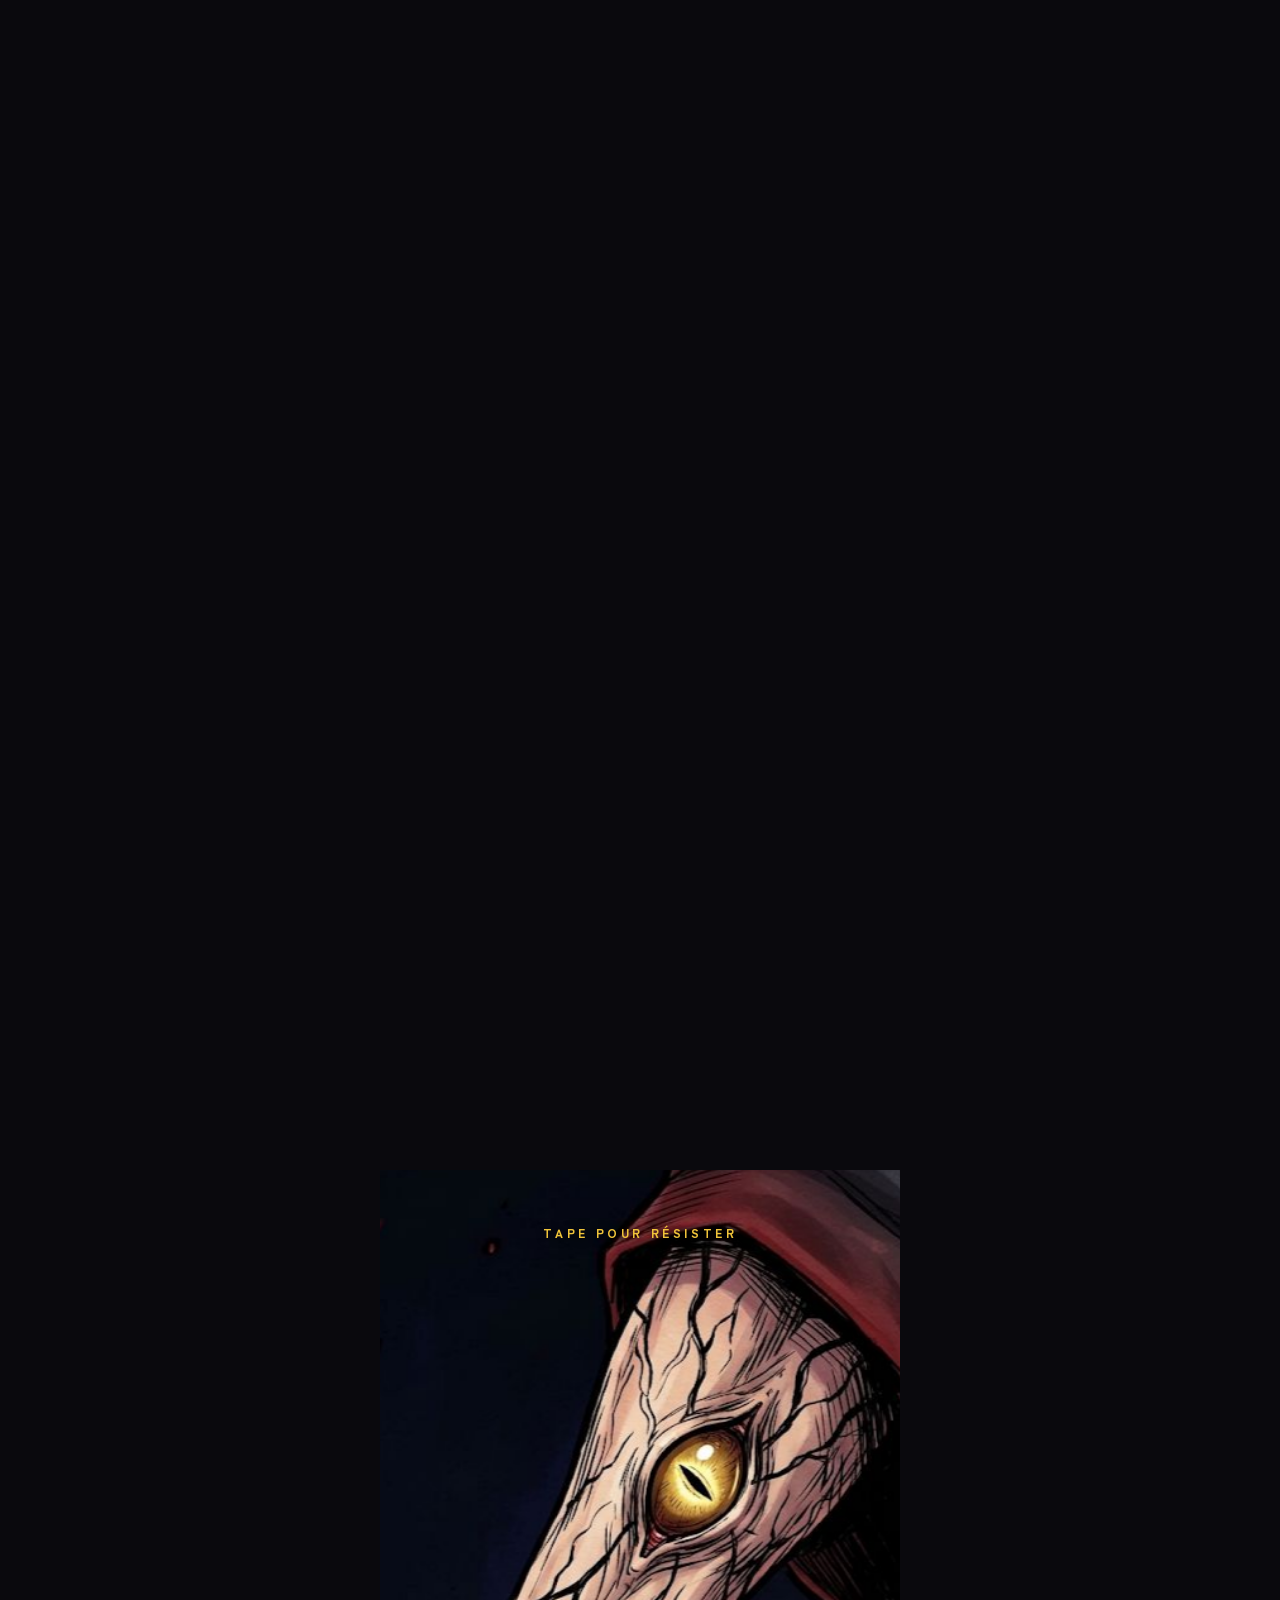
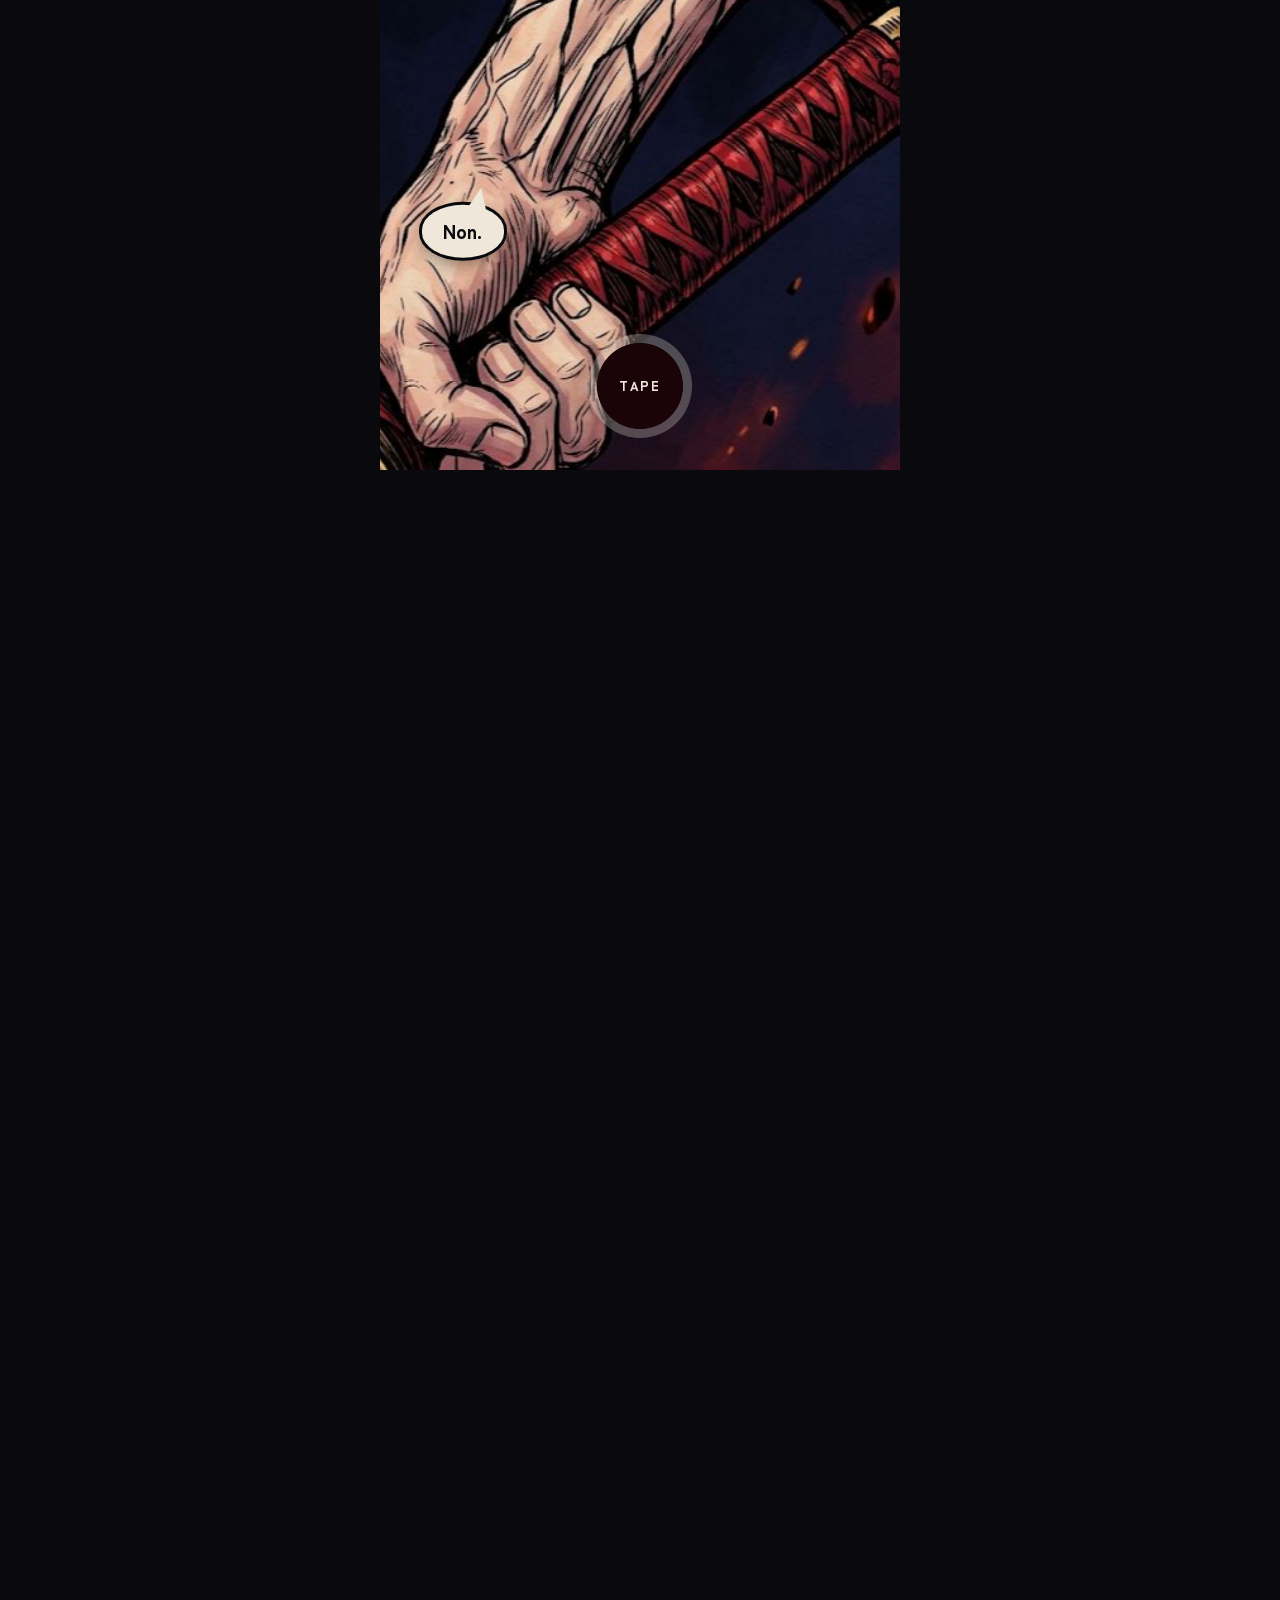
==== commit 51402f91: "Démo : déblocage du son sur iPhone (échantillon silencieux au toucher) Co-Authored-By: Claude Opus 5" ====
--- a/index.html
+++ b/index.html
@@ -8,7 +8,7 @@
   <title>Kurosuzu Épisode 1</title>
   <meta name="description" content="Démo du lecteur imanga : Kurosuzu, épisode 1, un webtoon qui se lit en faisant défiler.">
   <style>html,body{color:#f2ede4;background:#0a090d;margin:0}body{-webkit-text-size-adjust:100%;font-family:system-ui,-apple-system,Segoe UI,Roboto,sans-serif}.fallback{max-width:520px;margin:0 auto;padding:48px 16px;line-height:1.5}</style>
-  <script type="module" crossorigin src="./assets/index-CxiKNeVB.js"></script>
+  <script type="module" crossorigin src="./assets/index-D6TiooSn.js"></script>
   <link rel="stylesheet" crossorigin href="./assets/index-DxeWaYSD.css">
 </head>
 <body>
